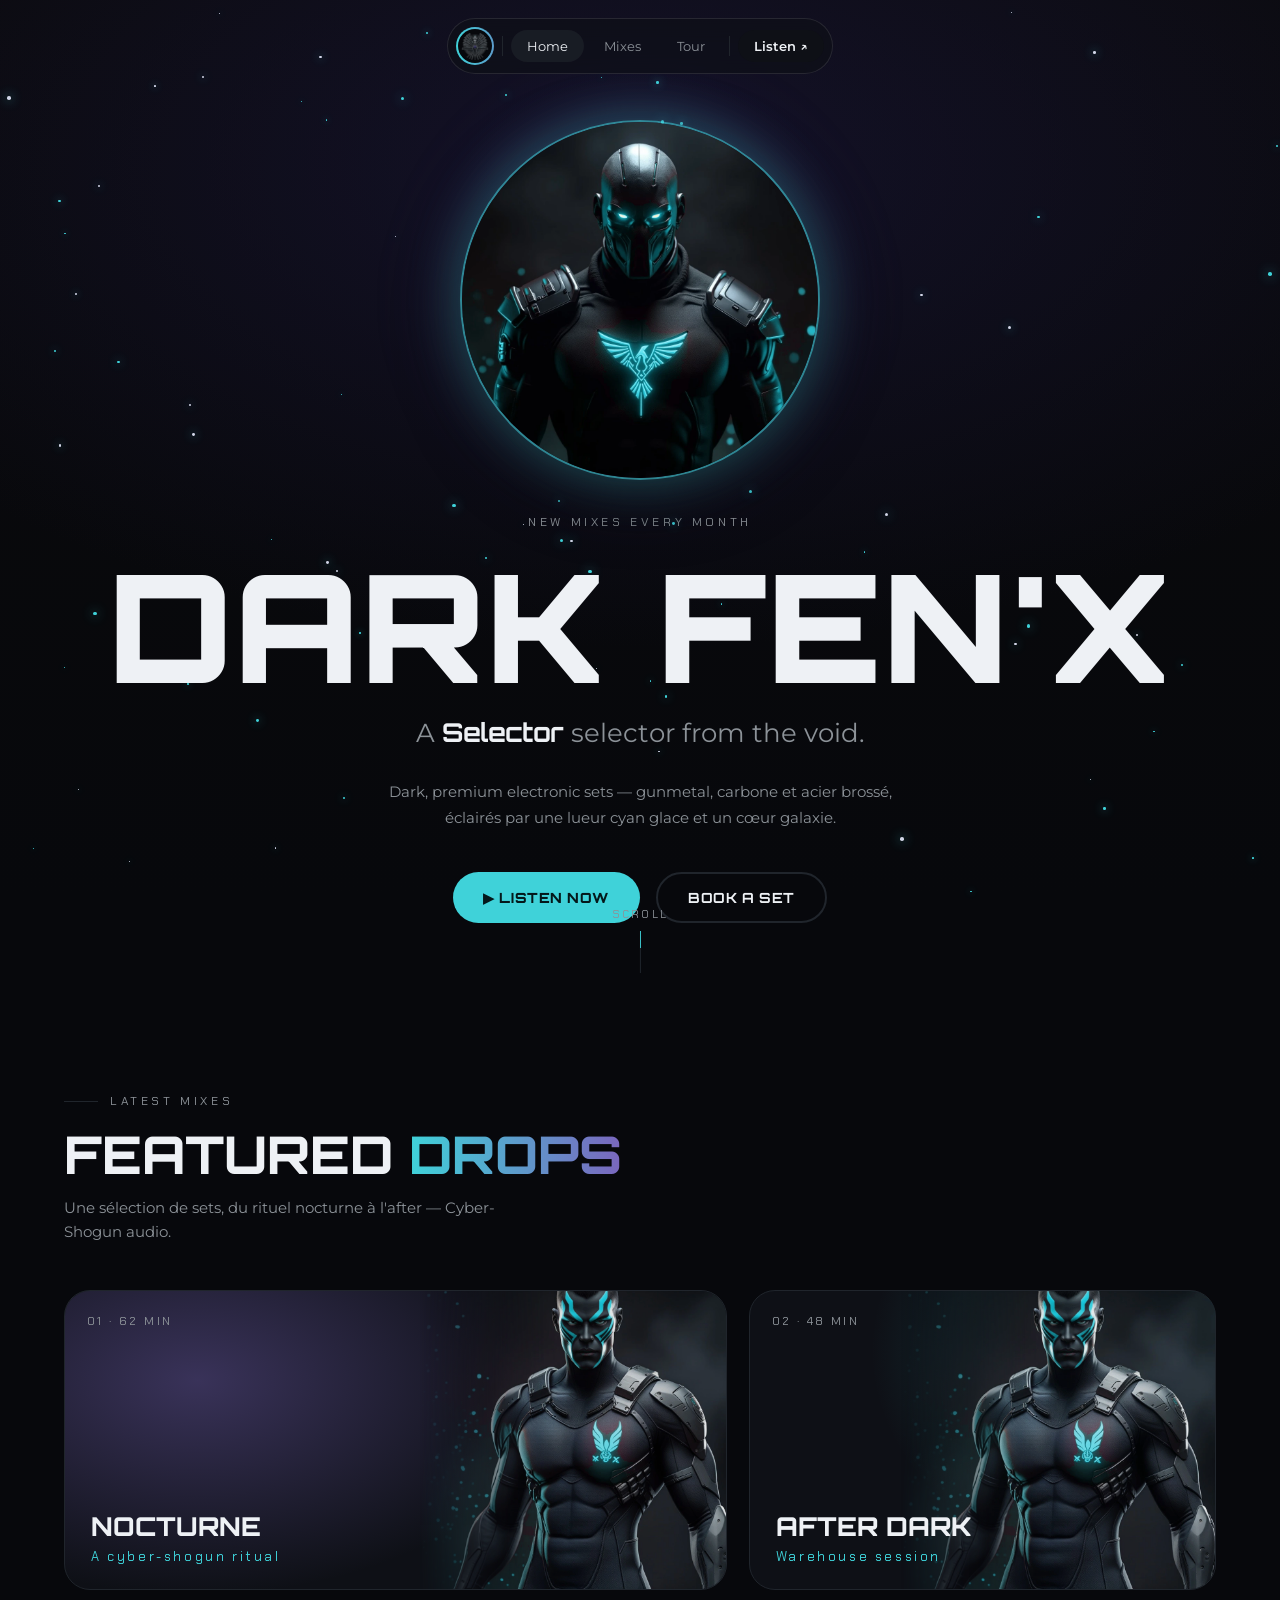
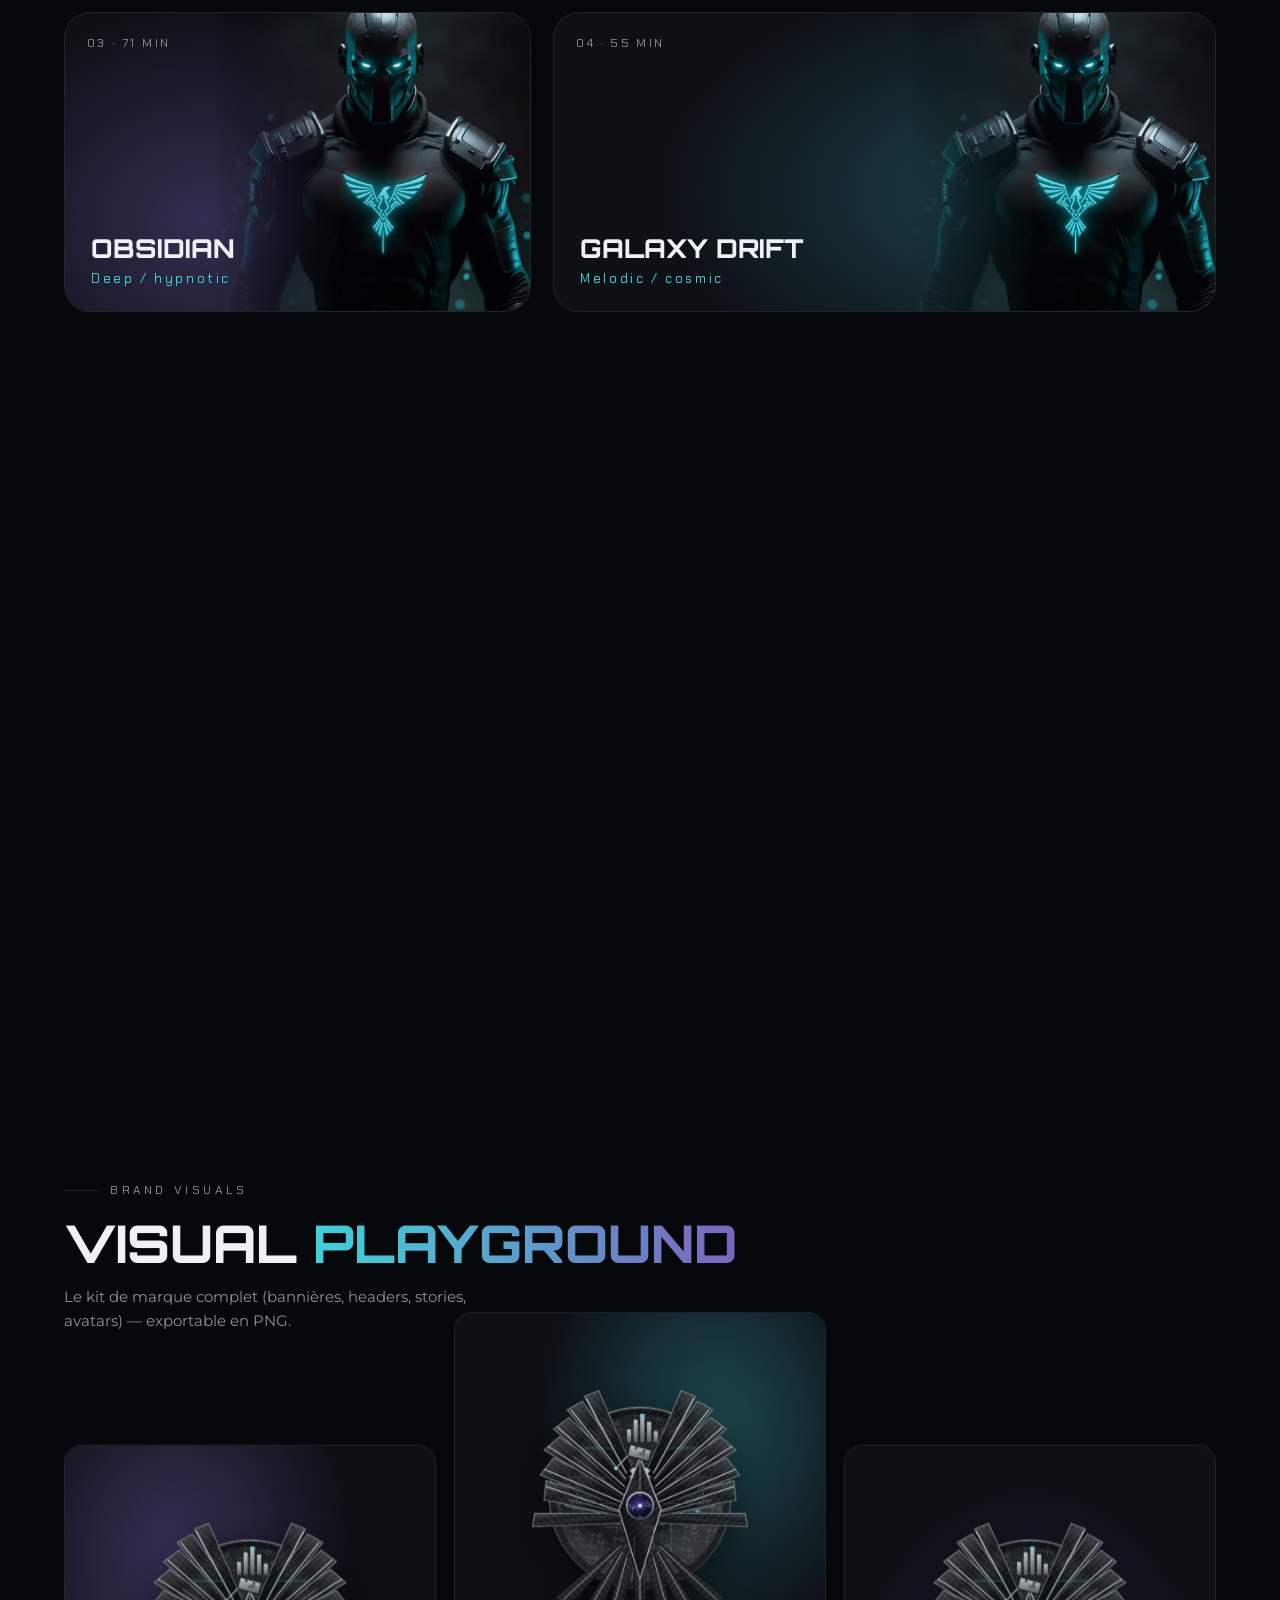
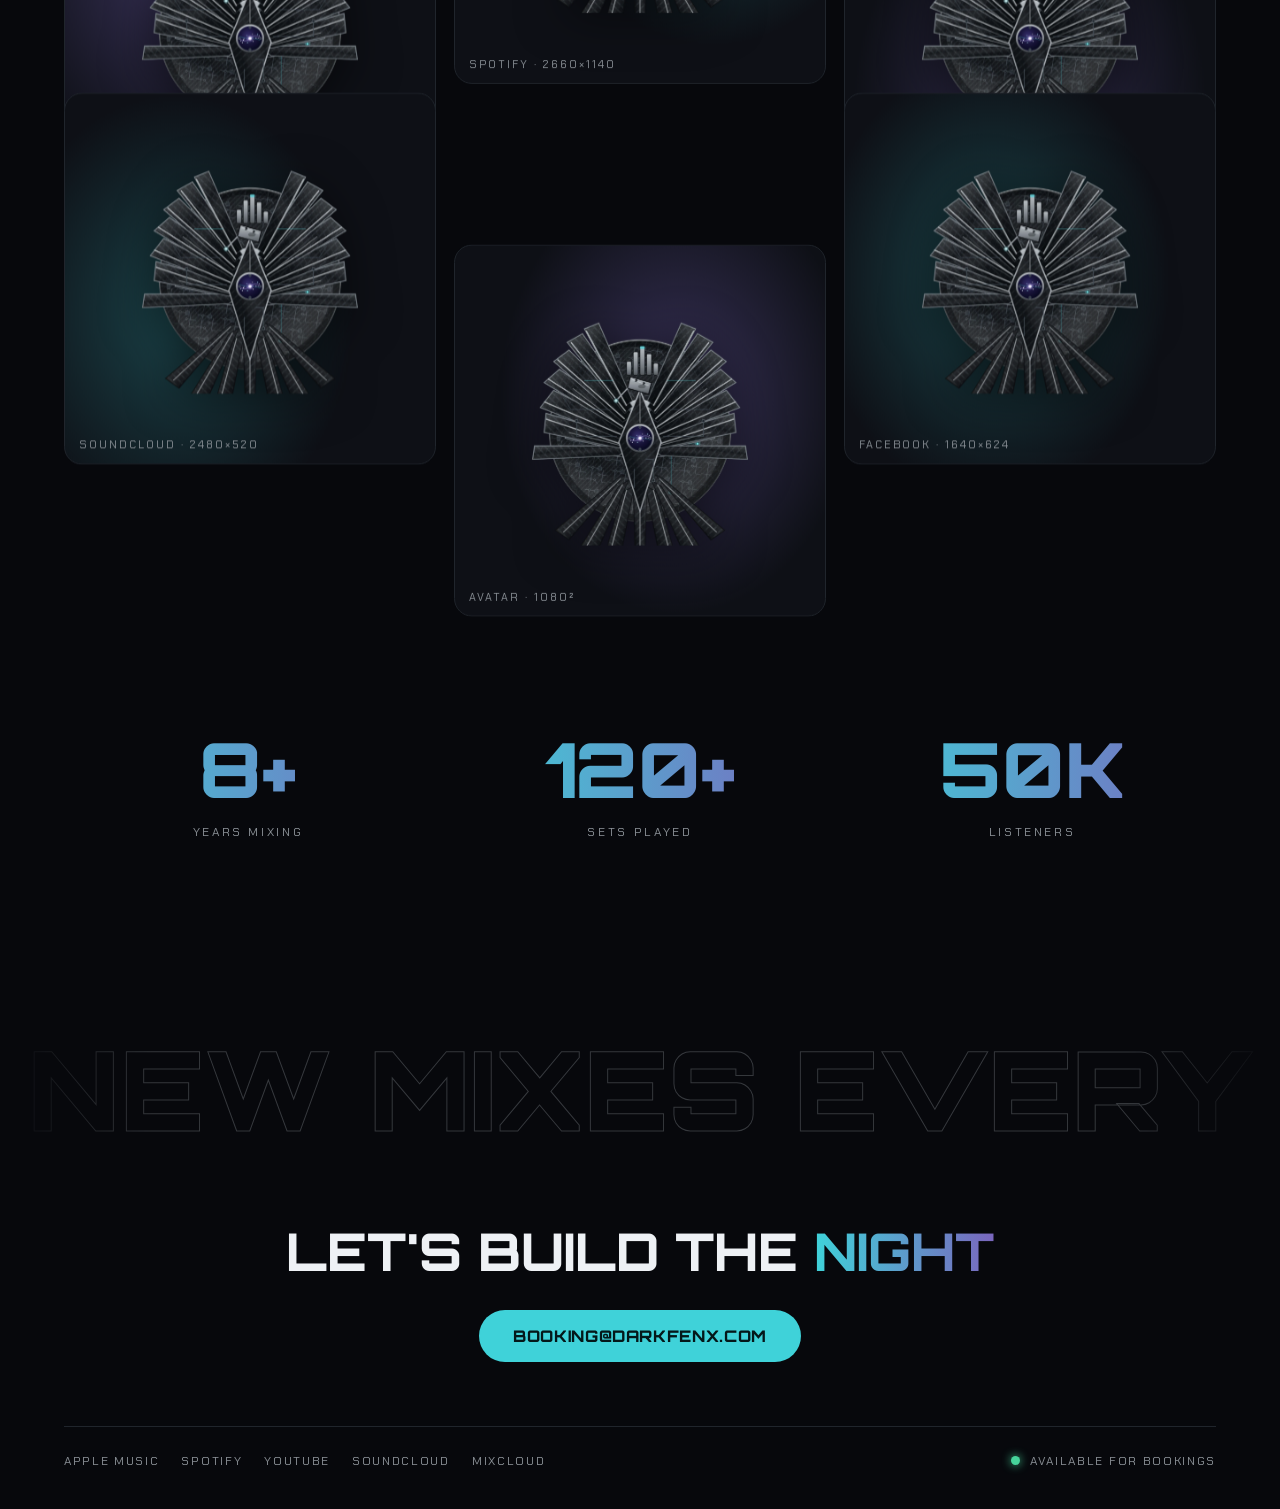
==== landing.html @ 7993b504 "DFX Cyber-Shogun site" ====
<!DOCTYPE html>
<html lang="fr">
<head>
<meta charset="utf-8">
<meta name="viewport" content="width=device-width, initial-scale=1">
<title>Dark Fen'X — Cyber-Shogun Audio</title>
<link rel="icon" type="image/webp" href="./dfx-logo.webp">
<link rel="preconnect" href="https://fonts.googleapis.com">
<link rel="preconnect" href="https://fonts.gstatic.com" crossorigin>
<link href="https://fonts.googleapis.com/css2?family=Orbitron:wght@400;500;700;800;900&family=Montserrat:wght@300;400;500;600;700;800&family=Chakra+Petch:wght@400;500;600;700&display=swap" rel="stylesheet">
<style>
  :root{
    --bg:#07080C; --surface:#0E1016; --text:#eef1f5; --muted:#8C9298;
    --stroke:#20252c; --accent:#3FD2D9; --violet:#7A66BE;
    --grad:linear-gradient(90deg,#3FD2D9 0%,#7A66BE 100%);
  }
  *{box-sizing:border-box;margin:0;padding:0;}
  html{scroll-behavior:smooth;}
  body{background:var(--bg);color:var(--text);font-family:'Montserrat',sans-serif;overflow-x:hidden;}
  a{color:inherit;text-decoration:none;}
  .display{font-family:'Orbitron',sans-serif;text-transform:uppercase;}
  .label{font-family:'Chakra Petch',sans-serif;text-transform:uppercase;letter-spacing:0.3em;font-size:12px;color:var(--muted);}
  .accent-text{color:var(--accent);}
  .grad-text{background:var(--grad);-webkit-background-clip:text;background-clip:text;color:transparent;}
  ::selection{background:var(--accent);color:#04181a;}

  /* ---------- keyframes ---------- */
  @keyframes scrollDown{0%{transform:translateY(-100%);}100%{transform:translateY(220%);}}
  @keyframes roleFade{from{opacity:0;transform:translateY(10px);}to{opacity:1;transform:translateY(0);}}
  @keyframes gradShift{0%{background-position:0% 50%;}50%{background-position:100% 50%;}100%{background-position:0% 50%;}}
  @keyframes spin{to{transform:rotate(360deg);}}
  @keyframes twinkle{0%,100%{opacity:.25;}50%{opacity:.9;}}
  @keyframes marquee{from{transform:translateX(0);}to{transform:translateX(-50%);}}
  @keyframes pulse{0%,100%{opacity:1;transform:scale(1);}50%{opacity:.5;transform:scale(.7);}}

  /* ---------- loading ---------- */
  #loader{position:fixed;inset:0;z-index:9999;background:var(--bg);display:flex;flex-direction:column;justify-content:center;align-items:center;transition:opacity .6s ease,visibility .6s;}
  #loader.done{opacity:0;visibility:hidden;}
  #loader .tl{position:absolute;top:34px;left:34px;}
  #loader .words{font-family:'Orbitron';font-weight:700;font-size:clamp(34px,7vw,84px);color:rgba(238,241,245,.85);min-height:1.1em;}
  #loader .count{position:absolute;bottom:30px;right:34px;font-family:'Orbitron';font-weight:800;font-size:clamp(60px,14vw,150px);font-variant-numeric:tabular-nums;color:var(--text);line-height:.9;}
  #loader .bar{position:absolute;left:0;bottom:0;width:100%;height:3px;background:rgba(140,146,152,.25);}
  #loader .bar > i{display:block;height:100%;width:100%;transform-origin:left;transform:scaleX(0);background:var(--grad);box-shadow:0 0 10px rgba(63,210,217,.45);}

  /* ---------- background galaxy ---------- */
  #bg-fx{position:fixed;inset:0;z-index:-2;background:radial-gradient(120% 90% at 50% 18%,rgba(28,24,64,.55),rgba(7,8,12,0) 60%),linear-gradient(180deg,#0A0A0C,#07080C);}
  #stars{position:fixed;inset:0;z-index:-1;pointer-events:none;overflow:hidden;}
  #stars span{position:absolute;border-radius:50%;background:var(--accent);animation:twinkle 5s ease-in-out infinite;}

  /* ---------- navbar ---------- */
  nav{position:fixed;top:0;left:0;right:0;z-index:50;display:flex;justify-content:center;padding:18px 16px;}
  nav .pill{display:inline-flex;align-items:center;gap:4px;border-radius:999px;border:1px solid rgba(255,255,255,.1);background:rgba(14,16,22,.6);backdrop-filter:blur(12px);padding:8px;transition:box-shadow .3s,background .3s;}
  nav .pill.scrolled{box-shadow:0 10px 30px rgba(0,0,0,.45);background:rgba(14,16,22,.85);}
  nav .logo{width:38px;height:38px;border-radius:50%;padding:2px;background:var(--grad);background-size:200% 200%;display:flex;transition:transform .25s;}
  nav .logo:hover{transform:scale(1.1);animation:gradShift 3s ease infinite;}
  nav .logo img{width:100%;height:100%;border-radius:50%;background:var(--bg);object-fit:contain;padding:3px;}
  nav .sep{width:1px;height:20px;background:var(--stroke);margin:0 4px;}
  nav a.link{font-size:13px;border-radius:999px;padding:8px 16px;color:var(--muted);transition:.2s;}
  nav a.link:hover,nav a.link.active{color:var(--text);background:rgba(32,37,44,.6);}
  nav .cta{position:relative;font-size:13px;border-radius:999px;padding:8px 16px;font-weight:600;color:var(--text);}
  nav .cta span{position:relative;z-index:1;display:inline-flex;gap:5px;align-items:center;}
  nav .cta::before{content:"";position:absolute;inset:-1.5px;border-radius:999px;background:var(--grad);opacity:0;transition:opacity .25s;}
  nav .cta::after{content:"";position:absolute;inset:0;border-radius:999px;background:var(--surface);}
  nav .cta span{position:relative;z-index:2;}
  nav .cta:hover::before{opacity:1;}
  @media(max-width:640px){nav .sep{display:none;}nav a.link{padding:7px 10px;}}

  /* ---------- hero ---------- */
  header.hero{position:relative;min-height:100svh;display:flex;flex-direction:column;justify-content:center;align-items:center;text-align:center;padding:120px 22px 80px;}
  .hero .emblem{width:clamp(230px,32vw,360px);height:clamp(230px,32vw,360px);margin-bottom:34px;position:relative;border-radius:50%;}
  .hero .emblem .halo{position:absolute;inset:-24%;border-radius:50%;background:radial-gradient(circle,rgba(122,102,190,.55),transparent 60%);filter:blur(28px);z-index:-1;}
  .hero .emblem img{width:100%;height:100%;object-fit:cover;object-position:50% 16%;border-radius:50%;border:2px solid color-mix(in srgb,var(--accent) 60%,transparent);box-shadow:0 0 50px rgba(63,210,217,.35),0 20px 60px rgba(0,0,0,.6);}
  .hero .eyebrow{margin-bottom:26px;}
  .hero h1{font-family:'Orbitron';font-weight:900;font-size:clamp(52px,12vw,150px);line-height:.92;letter-spacing:.01em;text-transform:uppercase;margin-bottom:22px;}
  .hero .role{font-size:clamp(16px,2.6vw,26px);color:var(--muted);margin-bottom:30px;}
  .hero .role b{font-family:'Orbitron';font-weight:700;color:var(--text);display:inline-block;}
  .hero .desc{max-width:520px;font-size:15px;line-height:1.7;color:var(--muted);margin:0 auto 42px;}
  .hero .ctas{display:inline-flex;gap:16px;flex-wrap:wrap;justify-content:center;}
  .btn{position:relative;border-radius:999px;font-size:14px;font-weight:600;padding:15px 30px;cursor:pointer;border:none;transition:transform .2s;display:inline-flex;align-items:center;gap:8px;}
  .btn:hover{transform:scale(1.05);}
  .btn-solid{background:var(--accent);color:#04181a;font-family:'Orbitron';font-weight:800;text-transform:uppercase;letter-spacing:.04em;}
  .btn-solid:hover{box-shadow:0 0 36px rgba(63,210,217,.45);}
  .btn-out{position:relative;background:var(--bg);color:var(--text);border:2px solid var(--stroke);font-family:'Orbitron';font-weight:700;text-transform:uppercase;letter-spacing:.04em;}
  .btn-out:hover{border-color:var(--accent);box-shadow:0 0 26px rgba(63,210,217,.25);}
  .scroll-ind{position:absolute;bottom:30px;left:50%;transform:translateX(-50%);display:flex;flex-direction:column;align-items:center;gap:10px;}
  .scroll-ind .line{width:1px;height:42px;background:var(--stroke);overflow:hidden;position:relative;}
  .scroll-ind .line i{position:absolute;left:0;top:0;width:100%;height:40%;background:var(--accent);animation:scrollDown 1.6s ease-in-out infinite;}

  /* ---------- sections ---------- */
  section{position:relative;z-index:1;}
  .wrap{max-width:1200px;margin:0 auto;padding:0 24px;}
  .sec-pad{padding:90px 0;}
  .sec-head{margin-bottom:46px;}
  .sec-head .eb{display:flex;align-items:center;gap:12px;margin-bottom:18px;}
  .sec-head .eb .dash{width:34px;height:1px;background:var(--stroke);}
  .sec-head h2{font-family:'Orbitron';font-weight:800;font-size:clamp(30px,5vw,52px);text-transform:uppercase;line-height:1.05;}
  .sec-head h2 i{font-style:normal;}
  .sec-head p{margin-top:14px;color:var(--muted);max-width:460px;font-size:15px;line-height:1.6;}
  .reveal{opacity:0;transform:translateY(30px);transition:opacity .9s cubic-bezier(.25,.1,.25,1),transform .9s cubic-bezier(.25,.1,.25,1);}
  .reveal.in{opacity:1;transform:none;}

  /* ---------- bento mixes ---------- */
  .bento{display:grid;grid-template-columns:repeat(12,1fr);gap:22px;}
  .card{position:relative;grid-column:span 12;border:1px solid var(--stroke);border-radius:26px;overflow:hidden;background:var(--surface);min-height:300px;cursor:pointer;}
  @media(min-width:860px){
    .card.c7{grid-column:span 7;} .card.c5{grid-column:span 5;}
  }
  .card .art{position:absolute;inset:0;}
  .card .art .glow{position:absolute;inset:0;}
  .card .art .emb{position:absolute;right:-4%;bottom:0;height:112%;width:auto;opacity:.92;object-fit:cover;object-position:center top;filter:drop-shadow(0 10px 30px rgba(0,0,0,.55));transition:transform .5s ease;-webkit-mask-image:linear-gradient(90deg,transparent,#000 38%);mask-image:linear-gradient(90deg,transparent,#000 38%);}
  .card:hover .art .emb{transform:scale(1.07) rotate(-3deg);}
  .card .meta{position:absolute;left:26px;bottom:24px;z-index:2;}
  .card .meta .t{font-family:'Orbitron';font-weight:800;font-size:26px;text-transform:uppercase;}
  .card .meta .s{font-family:'Chakra Petch';font-size:13px;letter-spacing:.2em;color:var(--accent);margin-top:6px;}
  .card .tag{position:absolute;top:22px;left:22px;z-index:2;}
  .card .hov{position:absolute;inset:0;z-index:3;display:flex;align-items:center;justify-content:center;background:rgba(7,8,12,.55);backdrop-filter:blur(8px);opacity:0;transition:opacity .35s;}
  .card:hover .hov{opacity:1;}
  .card .hov .play{position:relative;border-radius:999px;padding:14px 26px;background:var(--bg);font-family:'Orbitron';font-weight:700;text-transform:uppercase;letter-spacing:.05em;font-size:14px;display:inline-flex;gap:10px;align-items:center;}
  .card .hov .play::before{content:"";position:absolute;inset:-2px;border-radius:999px;background:var(--grad);background-size:200% 200%;animation:gradShift 4s ease infinite;z-index:-1;}

  /* ---------- tour ---------- */
  .tour{display:flex;flex-direction:column;gap:14px;}
  .gig{display:flex;align-items:center;gap:22px;padding:18px 22px;border:1px solid var(--stroke);border-radius:999px;background:rgba(14,16,22,.3);transition:.25s;flex-wrap:wrap;}
  .gig:hover{background:var(--surface);border-color:rgba(63,210,217,.4);transform:translateX(4px);}
  .gig .date{font-family:'Orbitron';font-weight:800;font-size:18px;min-width:130px;}
  .gig .venue{flex:1;min-width:160px;}
  .gig .venue .v{font-weight:600;}
  .gig .venue .c{font-size:13px;color:var(--muted);}
  .gig .city{font-family:'Chakra Petch';letter-spacing:.2em;color:var(--accent);font-size:13px;}
  .gig .tk{font-family:'Orbitron';font-weight:700;font-size:13px;text-transform:uppercase;border:1px solid var(--stroke);border-radius:999px;padding:9px 18px;transition:.2s;}
  .gig .tk:hover{border-color:var(--accent);color:var(--accent);}

  /* ---------- visuals gallery ---------- */
  .gal{display:grid;grid-template-columns:repeat(3,1fr);gap:18px;}
  @media(max-width:760px){.gal{grid-template-columns:repeat(2,1fr);}}
  .gal a{position:relative;border:1px solid var(--stroke);border-radius:18px;overflow:hidden;aspect-ratio:1;display:flex;align-items:center;justify-content:center;background:var(--surface);will-change:transform;}
  .gal a .gg{position:absolute;inset:0;}
  .gal a img{width:62%;position:relative;z-index:1;filter:drop-shadow(0 8px 22px rgba(0,0,0,.5));transition:transform .4s;}
  .gal a:hover img{transform:scale(1.08);}
  .gal a .cap{position:absolute;bottom:12px;left:14px;z-index:2;font-family:'Chakra Petch';letter-spacing:.18em;font-size:11px;color:var(--muted);text-transform:uppercase;}

  /* ---------- stats ---------- */
  .stats{display:grid;grid-template-columns:repeat(3,1fr);gap:24px;text-align:center;}
  @media(max-width:680px){.stats{grid-template-columns:1fr;}}
  .stat .n{font-family:'Orbitron';font-weight:900;font-size:clamp(40px,7vw,76px);}
  .stat .l{font-family:'Chakra Petch';letter-spacing:.22em;font-size:12px;color:var(--muted);text-transform:uppercase;margin-top:8px;}

  /* ---------- contact / footer ---------- */
  footer{position:relative;overflow:hidden;padding:90px 0 40px;z-index:1;}
  footer .marquee{position:relative;overflow:hidden;white-space:nowrap;mask-image:linear-gradient(90deg,transparent,#000 12%,#000 88%,transparent);margin-bottom:60px;}
  footer .marquee .track{display:inline-flex;animation:marquee 38s linear infinite;}
  footer .marquee .track span{font-family:'Orbitron';font-weight:900;font-size:clamp(40px,9vw,110px);text-transform:uppercase;color:transparent;-webkit-text-stroke:1px rgba(140,146,152,.35);padding:0 28px;}
  footer .cwrap{text-align:center;}
  footer .cwrap h3{font-family:'Orbitron';font-weight:800;font-size:clamp(28px,5vw,52px);text-transform:uppercase;margin-bottom:26px;}
  footer .email{position:relative;display:inline-flex;border-radius:999px;padding:16px 34px;font-family:'Orbitron';font-weight:800;text-transform:uppercase;letter-spacing:.04em;background:var(--accent);color:#04181a;transition:transform .2s,box-shadow .2s;}
  footer .email:hover{transform:scale(1.05);box-shadow:0 0 36px rgba(63,210,217,.45);}
  footer .bar{margin-top:64px;border-top:1px solid var(--stroke);padding-top:26px;display:flex;justify-content:space-between;align-items:center;gap:18px;flex-wrap:wrap;}
  footer .socials{display:flex;gap:22px;}
  footer .socials a{font-family:'Chakra Petch';letter-spacing:.14em;font-size:12px;text-transform:uppercase;color:var(--muted);transition:.2s;}
  footer .socials a:hover{color:var(--accent);}
  footer .avail{display:flex;align-items:center;gap:10px;font-family:'Chakra Petch';letter-spacing:.14em;font-size:12px;text-transform:uppercase;color:var(--muted);}
  footer .avail .dot{width:9px;height:9px;border-radius:50%;background:#46d39a;box-shadow:0 0 10px #46d39a;animation:pulse 1.8s ease-in-out infinite;}
</style>
</head>
<body>

<!-- ===== LOADING ===== -->
<div id="loader">
  <div class="tl label">Dark Fen'X</div>
  <div class="words display" id="ldWords">Mix</div>
  <div class="count" id="ldCount">000</div>
  <div class="bar"><i id="ldBar"></i></div>
</div>

<!-- ===== BACKGROUND ===== -->
<div id="bg-fx"></div>
<div id="stars"></div>

<!-- ===== NAV ===== -->
<nav>
  <div class="pill" id="navPill">
    <a href="#top" class="logo"><img src="./dfx-logo.webp" alt="DFX"></a>
    <span class="sep"></span>
    <a href="#top" class="link active">Home</a>
    <a href="#mixes" class="link">Mixes</a>
    <a href="#tour" class="link">Tour</a>
    <span class="sep"></span>
    <a href="#contact" class="cta"><span>Listen ↗</span></a>
  </div>
</nav>

<!-- ===== HERO ===== -->
<header class="hero" id="top">
  <div class="emblem"><div class="halo"></div><img src="./avatar-masked-cyan.webp" alt="Dark Fen'X — Cyber-Shogun"></div>
  <div class="eyebrow label">New mixes every month</div>
  <h1 class="display">Dark Fen'X</h1>
  <div class="role">A <b id="role">Cyber-Shogun</b> selector from the void.</div>
  <p class="desc">Dark, premium electronic sets — gunmetal, carbone et acier brossé, éclairés par une lueur cyan glace et un cœur galaxie.</p>
  <div class="ctas">
    <a href="#mixes" class="btn btn-solid">▶ Listen Now</a>
    <a href="#contact" class="btn btn-out">Book a set</a>
  </div>
  <div class="scroll-ind"><span class="label" style="font-size:11px;letter-spacing:.2em;">Scroll</span><div class="line"><i></i></div></div>
</header>

<!-- ===== MIXES ===== -->
<section class="sec-pad" id="mixes">
  <div class="wrap">
    <div class="sec-head reveal">
      <div class="eb"><span class="dash"></span><span class="label">Latest mixes</span></div>
      <h2 class="display">Featured <i class="grad-text">drops</i></h2>
      <p>Une sélection de sets, du rituel nocturne à l'after — Cyber-Shogun audio.</p>
    </div>
    <div class="bento">
      <div class="card c7 reveal"><div class="art"><div class="glow" style="background:radial-gradient(90% 120% at 20% 30%,rgba(122,102,190,.4),rgba(7,8,12,0) 60%)"></div><img class="emb" src="./avatar-cyan.webp" alt=""></div><div class="tag label" style="letter-spacing:.2em;">01 · 62 min</div><div class="meta"><div class="t display">Nocturne</div><div class="s">A cyber-shogun ritual</div></div><div class="hov"><span class="play">▶ Play — <i style="font-family:Orbitron">Nocturne</i></span></div></div>
      <div class="card c5 reveal"><div class="art"><div class="glow" style="background:radial-gradient(90% 120% at 80% 20%,rgba(63,210,217,.28),rgba(7,8,12,0) 60%)"></div><img class="emb" src="./avatar-cyan.webp" alt=""></div><div class="tag label" style="letter-spacing:.2em;">02 · 48 min</div><div class="meta"><div class="t display">After Dark</div><div class="s">Warehouse session</div></div><div class="hov"><span class="play">▶ Play — <i style="font-family:Orbitron">After Dark</i></span></div></div>
      <div class="card c5 reveal"><div class="art"><div class="glow" style="background:radial-gradient(90% 120% at 30% 70%,rgba(122,102,190,.35),rgba(7,8,12,0) 60%)"></div><img class="emb" src="./avatar-masked-cyan.webp" alt=""></div><div class="tag label" style="letter-spacing:.2em;">03 · 71 min</div><div class="meta"><div class="t display">Obsidian</div><div class="s">Deep / hypnotic</div></div><div class="hov"><span class="play">▶ Play — <i style="font-family:Orbitron">Obsidian</i></span></div></div>
      <div class="card c7 reveal"><div class="art"><div class="glow" style="background:radial-gradient(90% 120% at 70% 60%,rgba(63,210,217,.26),rgba(7,8,12,0) 60%)"></div><img class="emb" src="./avatar-masked-cyan.webp" alt=""></div><div class="tag label" style="letter-spacing:.2em;">04 · 55 min</div><div class="meta"><div class="t display">Galaxy Drift</div><div class="s">Melodic / cosmic</div></div><div class="hov"><span class="play">▶ Play — <i style="font-family:Orbitron">Galaxy Drift</i></span></div></div>
    </div>
  </div>
</section>

<!-- ===== TOUR ===== -->
<section class="sec-pad" id="tour">
  <div class="wrap">
    <div class="sec-head reveal">
      <div class="eb"><span class="dash"></span><span class="label">Tour</span></div>
      <h2 class="display">Upcoming <i class="grad-text">sets</i></h2>
      <p>Là où le phénix joue ce trimestre.</p>
    </div>
    <div class="tour">
      <div class="gig reveal"><div class="date display">SAT 12 JUL</div><div class="venue"><div class="v">Warehouse 9</div><div class="c">23:00 — Late</div></div><div class="city">Berlin · DE</div><a class="tk" href="#contact">Tickets</a></div>
      <div class="gig reveal"><div class="date display">FRI 25 JUL</div><div class="venue"><div class="v">Cosmic Hall</div><div class="c">22:00 — Late</div></div><div class="city">Paris · FR</div><a class="tk" href="#contact">Tickets</a></div>
      <div class="gig reveal"><div class="date display">SAT 09 AUG</div><div class="venue"><div class="v">Obsidian Club</div><div class="c">00:00 — Late</div></div><div class="city">London · UK</div><a class="tk" href="#contact">Tickets</a></div>
      <div class="gig reveal"><div class="date display">SAT 30 AUG</div><div class="venue"><div class="v">Galaxy Dome</div><div class="c">21:30 — Late</div></div><div class="city">Amsterdam · NL</div><a class="tk" href="#contact">Tickets</a></div>
    </div>
  </div>
</section>

<!-- ===== VISUALS ===== -->
<section class="sec-pad" id="visuals">
  <div class="wrap">
    <div class="sec-head reveal">
      <div class="eb"><span class="dash"></span><span class="label">Brand visuals</span></div>
      <h2 class="display">Visual <i class="grad-text">playground</i></h2>
      <p>Le kit de marque complet (bannières, headers, stories, avatars) — exportable en PNG.</p>
    </div>
    <div class="gal">
      <a href="index.html#2a"><div class="gg" style="background:radial-gradient(80% 100% at 30% 30%,rgba(122,102,190,.4),rgba(7,8,12,0) 60%)"></div><img src="./dfx-logo.webp" alt=""><span class="cap">YouTube · 2560×1440</span></a>
      <a href="index.html#2c"><div class="gg" style="background:radial-gradient(80% 100% at 70% 30%,rgba(63,210,217,.3),rgba(7,8,12,0) 60%)"></div><img src="./dfx-logo.webp" alt=""><span class="cap">Spotify · 2660×1140</span></a>
      <a href="index.html#2f"><div class="gg" style="background:radial-gradient(80% 100% at 50% 70%,rgba(122,102,190,.35),rgba(7,8,12,0) 60%)"></div><img src="./dfx-logo.webp" alt=""><span class="cap">Story · 1080×1920</span></a>
      <a href="index.html#2d"><div class="gg" style="background:radial-gradient(80% 100% at 30% 60%,rgba(63,210,217,.26),rgba(7,8,12,0) 60%)"></div><img src="./dfx-logo.webp" alt=""><span class="cap">SoundCloud · 2480×520</span></a>
      <a href="index.html#av-round"><div class="gg" style="background:radial-gradient(80% 100% at 60% 40%,rgba(122,102,190,.4),rgba(7,8,12,0) 60%)"></div><img src="./dfx-logo.webp" alt=""><span class="cap">Avatar · 1080²</span></a>
      <a href="index.html#2e"><div class="gg" style="background:radial-gradient(80% 100% at 40% 50%,rgba(63,210,217,.28),rgba(7,8,12,0) 60%)"></div><img src="./dfx-logo.webp" alt=""><span class="cap">Facebook · 1640×624</span></a>
    </div>
  </div>
</section>

<!-- ===== STATS ===== -->
<section class="sec-pad">
  <div class="wrap">
    <div class="stats">
      <div class="stat reveal"><div class="n grad-text">8+</div><div class="l">Years mixing</div></div>
      <div class="stat reveal"><div class="n grad-text">120+</div><div class="l">Sets played</div></div>
      <div class="stat reveal"><div class="n grad-text">50K</div><div class="l">Listeners</div></div>
    </div>
  </div>
</section>

<!-- ===== CONTACT / FOOTER ===== -->
<footer id="contact">
  <div class="marquee"><div class="track" id="mq"></div></div>
  <div class="wrap cwrap">
    <h3 class="display">Let's build the <span class="grad-text">night</span></h3>
    <a class="email" href="mailto:booking@darkfenx.com">booking@darkfenx.com</a>
    <div class="bar">
      <div class="socials">
        <a href="#">Apple Music</a><a href="#">Spotify</a><a href="#">YouTube</a><a href="#">SoundCloud</a><a href="#">Mixcloud</a>
      </div>
      <div class="avail"><span class="dot"></span>Available for bookings</div>
    </div>
  </div>
</footer>

<script>
(() => {
  'use strict';

  /* ---- Loading screen ---- */
  const words = ['Mix','Cyber','Shogun'];
  const elWords = document.getElementById('ldWords');
  const elCount = document.getElementById('ldCount');
  const elBar = document.getElementById('ldBar');
  const loader = document.getElementById('loader');
  let wi = 0;
  const wordTimer = setInterval(() => { wi = (wi + 1) % words.length; elWords.textContent = words[wi]; }, 900);
  const DURATION = 2700; let t0 = null;
  function tick(ts){
    if (t0 === null) t0 = ts;
    const p = Math.min(1, (ts - t0) / DURATION);
    const c = Math.round(p * 100);
    elCount.textContent = String(c).padStart(3, '0');
    elBar.style.transform = 'scaleX(' + p + ')';
    if (p < 1) requestAnimationFrame(tick);
    else { clearInterval(wordTimer); setTimeout(() => { loader.classList.add('done'); document.body.style.overflow=''; }, 400); }
  }
  document.body.style.overflow = 'hidden';
  requestAnimationFrame(tick);

  /* ---- Starfield ---- */
  const sf = document.getElementById('stars');
  const N = Math.min(90, Math.round(window.innerWidth / 16));
  let s = 20240629; const rnd = () => (s = (s * 16807) % 2147483647) / 2147483647;
  let html = '';
  for (let i = 0; i < N; i++){
    const sz = 1 + rnd() * 2.6;
    const cyan = rnd() > 0.55;
    html += '<span style="left:' + (rnd()*100) + '%;top:' + (rnd()*100) + '%;width:' + sz + 'px;height:' + sz + 'px;'
      + 'background:' + (cyan ? 'var(--accent)' : 'rgba(231,236,255,.9)') + ';'
      + 'box-shadow:0 0 ' + (4+sz*2) + 'px var(--accent);'
      + 'animation-delay:' + (-rnd()*5) + 's;animation-duration:' + (3.5+rnd()*4) + 's;"></span>';
  }
  sf.innerHTML = html;

  /* ---- Navbar scroll shadow + active link ---- */
  const pill = document.getElementById('navPill');
  const links = [...document.querySelectorAll('nav a.link')];
  const sections = ['top','mixes','tour'].map(id => document.getElementById(id));
  function onScroll(){
    pill.classList.toggle('scrolled', window.scrollY > 100);
    let cur = 'top';
    for (const sec of sections){ if (sec && sec.getBoundingClientRect().top <= 160) cur = sec.id; }
    links.forEach(l => l.classList.toggle('active', l.getAttribute('href') === '#' + cur));
    // parallax sur la galerie
    document.querySelectorAll('.gal a').forEach((a, i) => {
      const r = a.getBoundingClientRect();
      const off = (r.top + r.height/2 - window.innerHeight/2) / window.innerHeight;
      a.style.transform = 'translateY(' + (off * (i % 2 ? -22 : 22)) + 'px)';
    });
  }
  window.addEventListener('scroll', onScroll, { passive: true });
  onScroll();

  /* ---- Role cycle (hero) ---- */
  const roles = ['Cyber-Shogun','Producer','Selector','DJ'];
  const elRole = document.getElementById('role');
  let ri = 0;
  setInterval(() => {
    ri = (ri + 1) % roles.length;
    elRole.textContent = roles[ri];
    elRole.style.animation = 'none'; void elRole.offsetWidth; elRole.style.animation = 'roleFade .5s ease-out';
  }, 2000);

  /* ---- Reveal on scroll ---- */
  const io = new IntersectionObserver((entries) => {
    entries.forEach(e => { if (e.isIntersecting){ e.target.classList.add('in'); io.unobserve(e.target); } });
  }, { threshold: 0.15, rootMargin: '-40px' });
  document.querySelectorAll('.reveal').forEach(el => io.observe(el));

  /* ---- Marquee ---- */
  const mq = document.getElementById('mq');
  const unit = 'New mixes every month • ';
  mq.innerHTML = '<span>' + unit.repeat(6) + '</span><span>' + unit.repeat(6) + '</span>';
})();
</script>
</body>
</html>
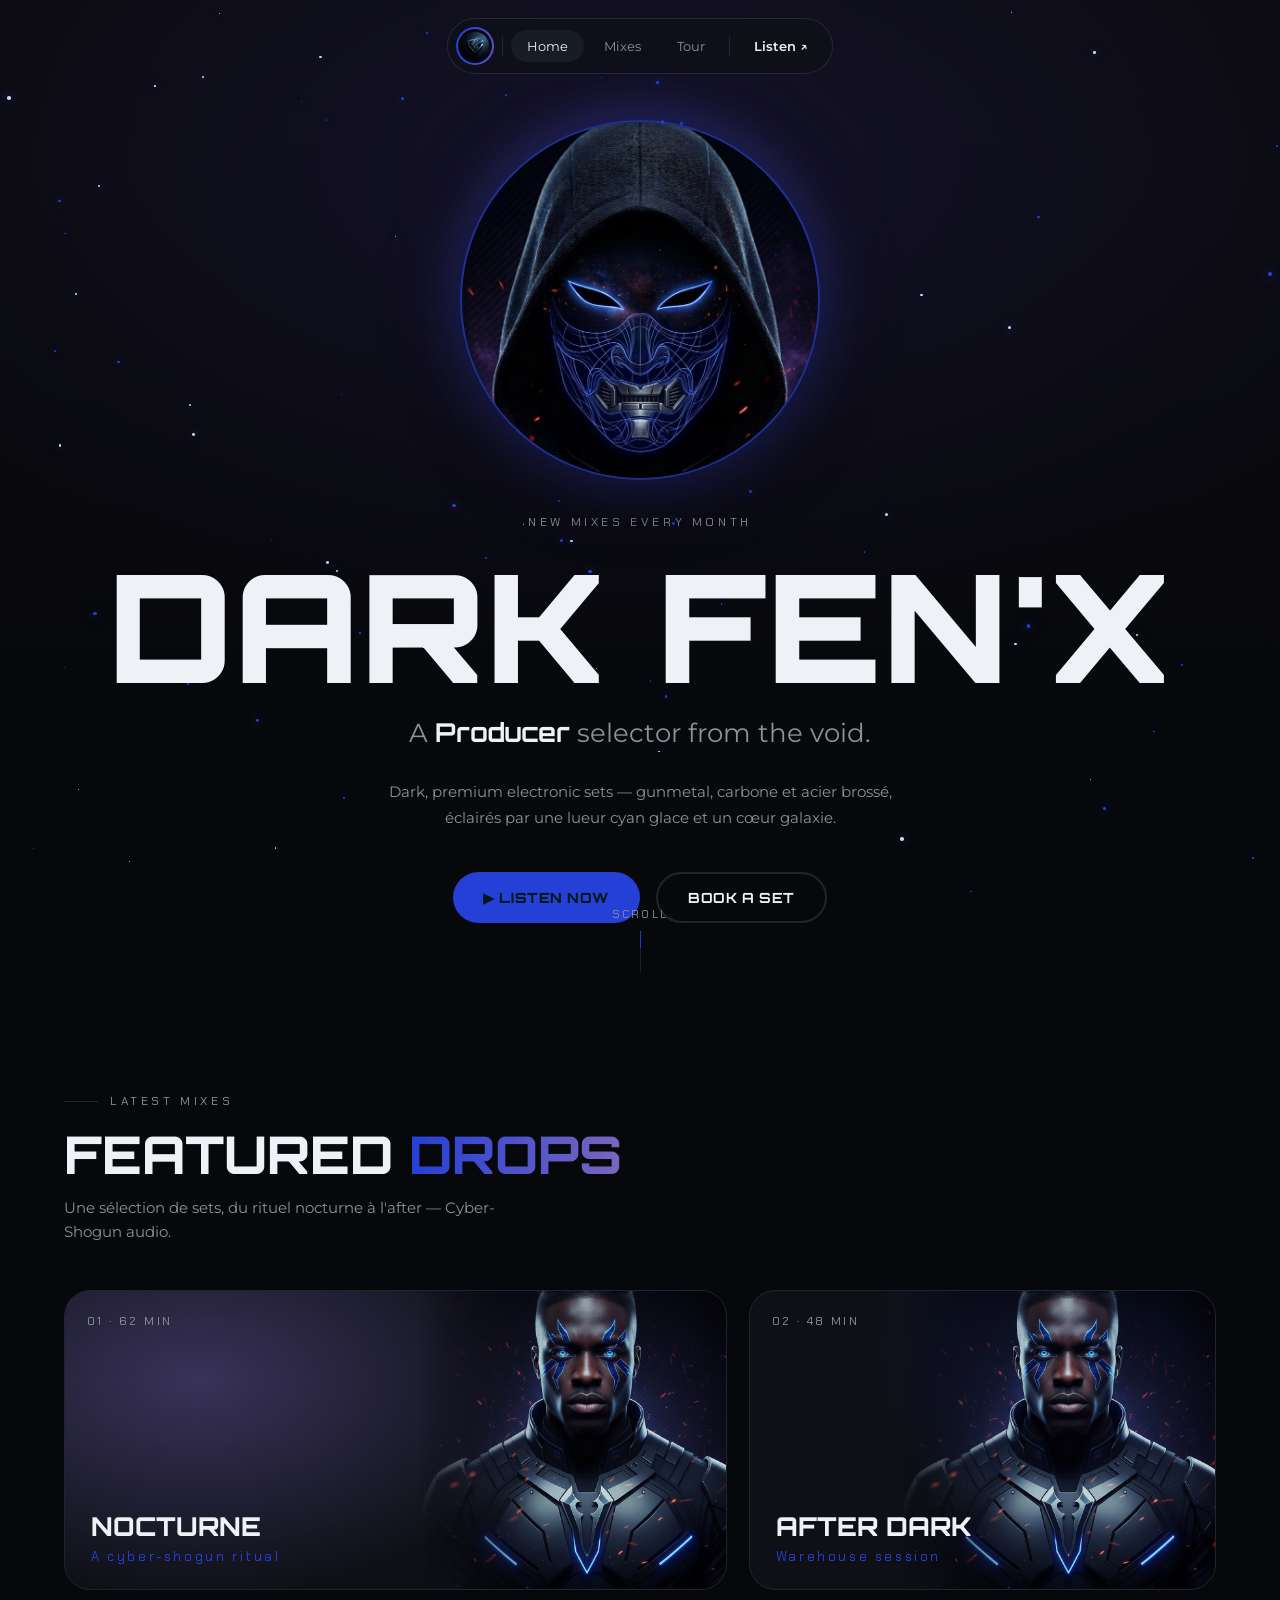
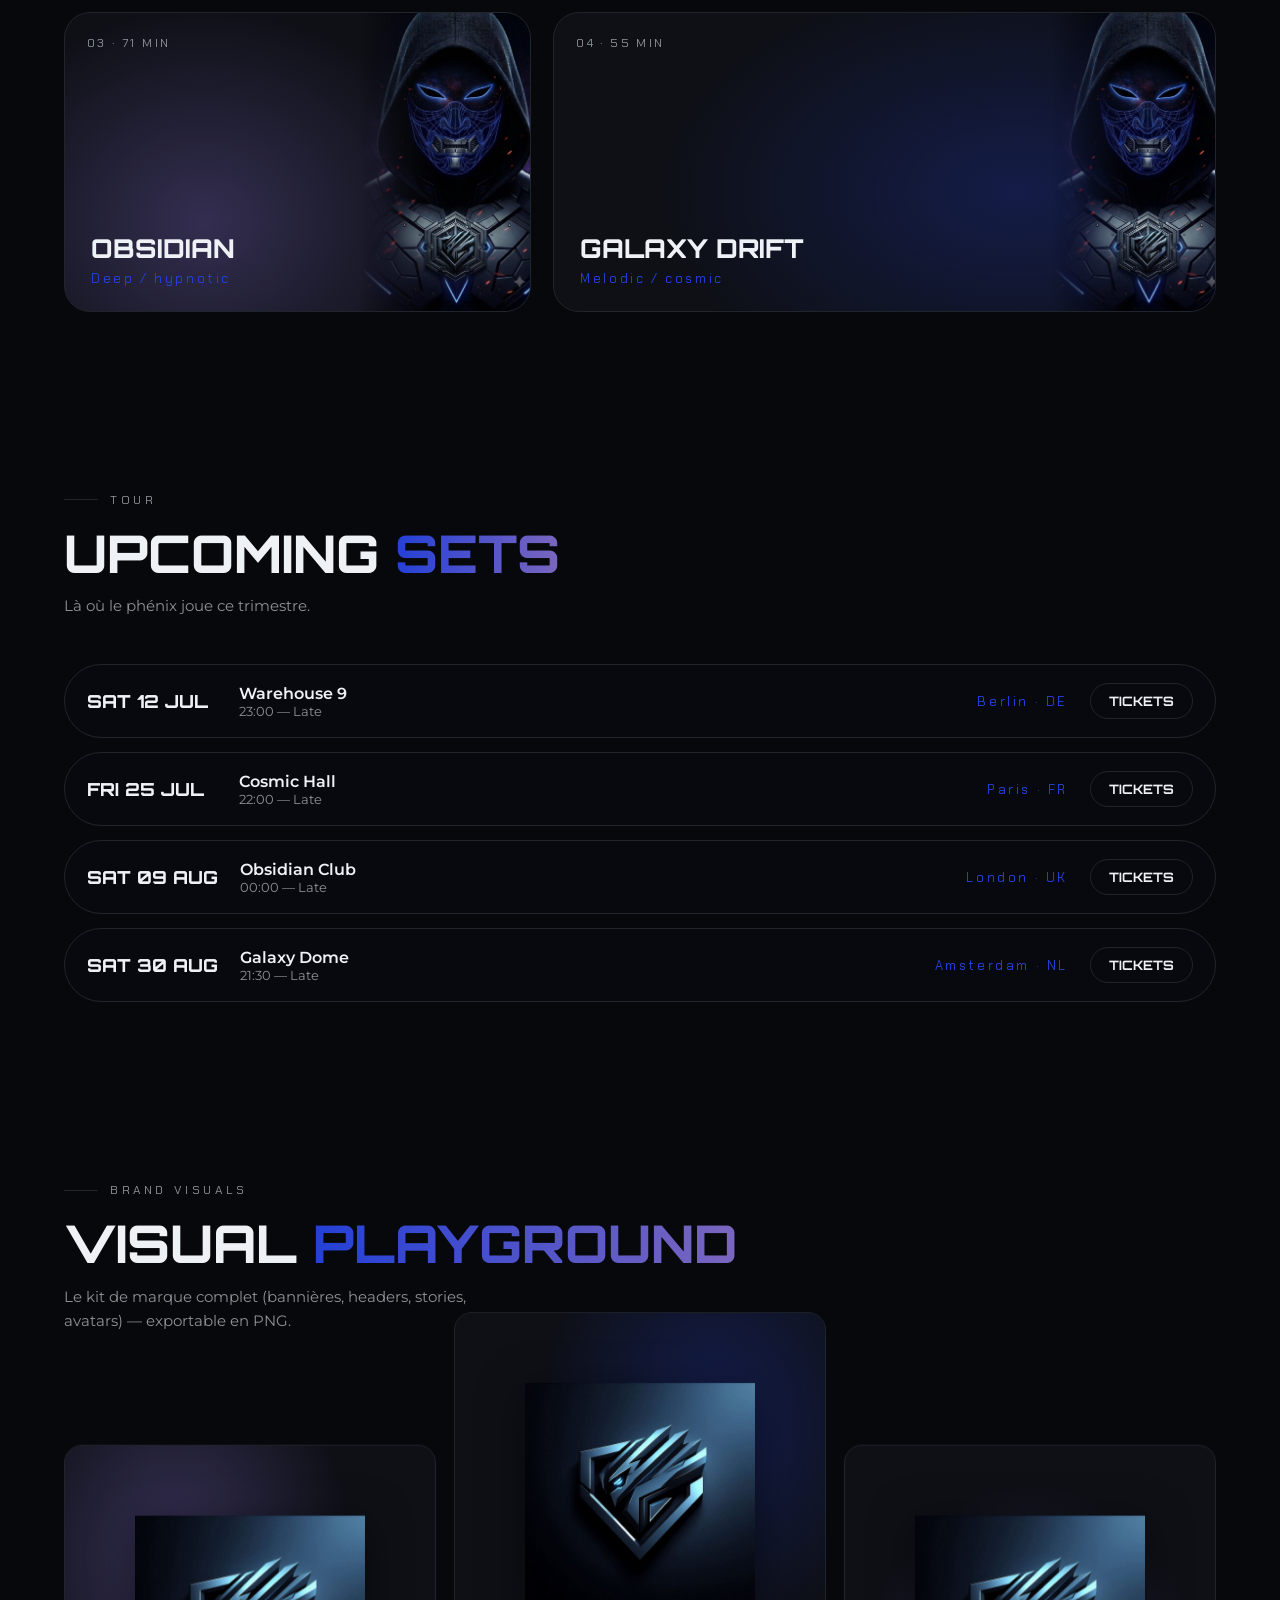
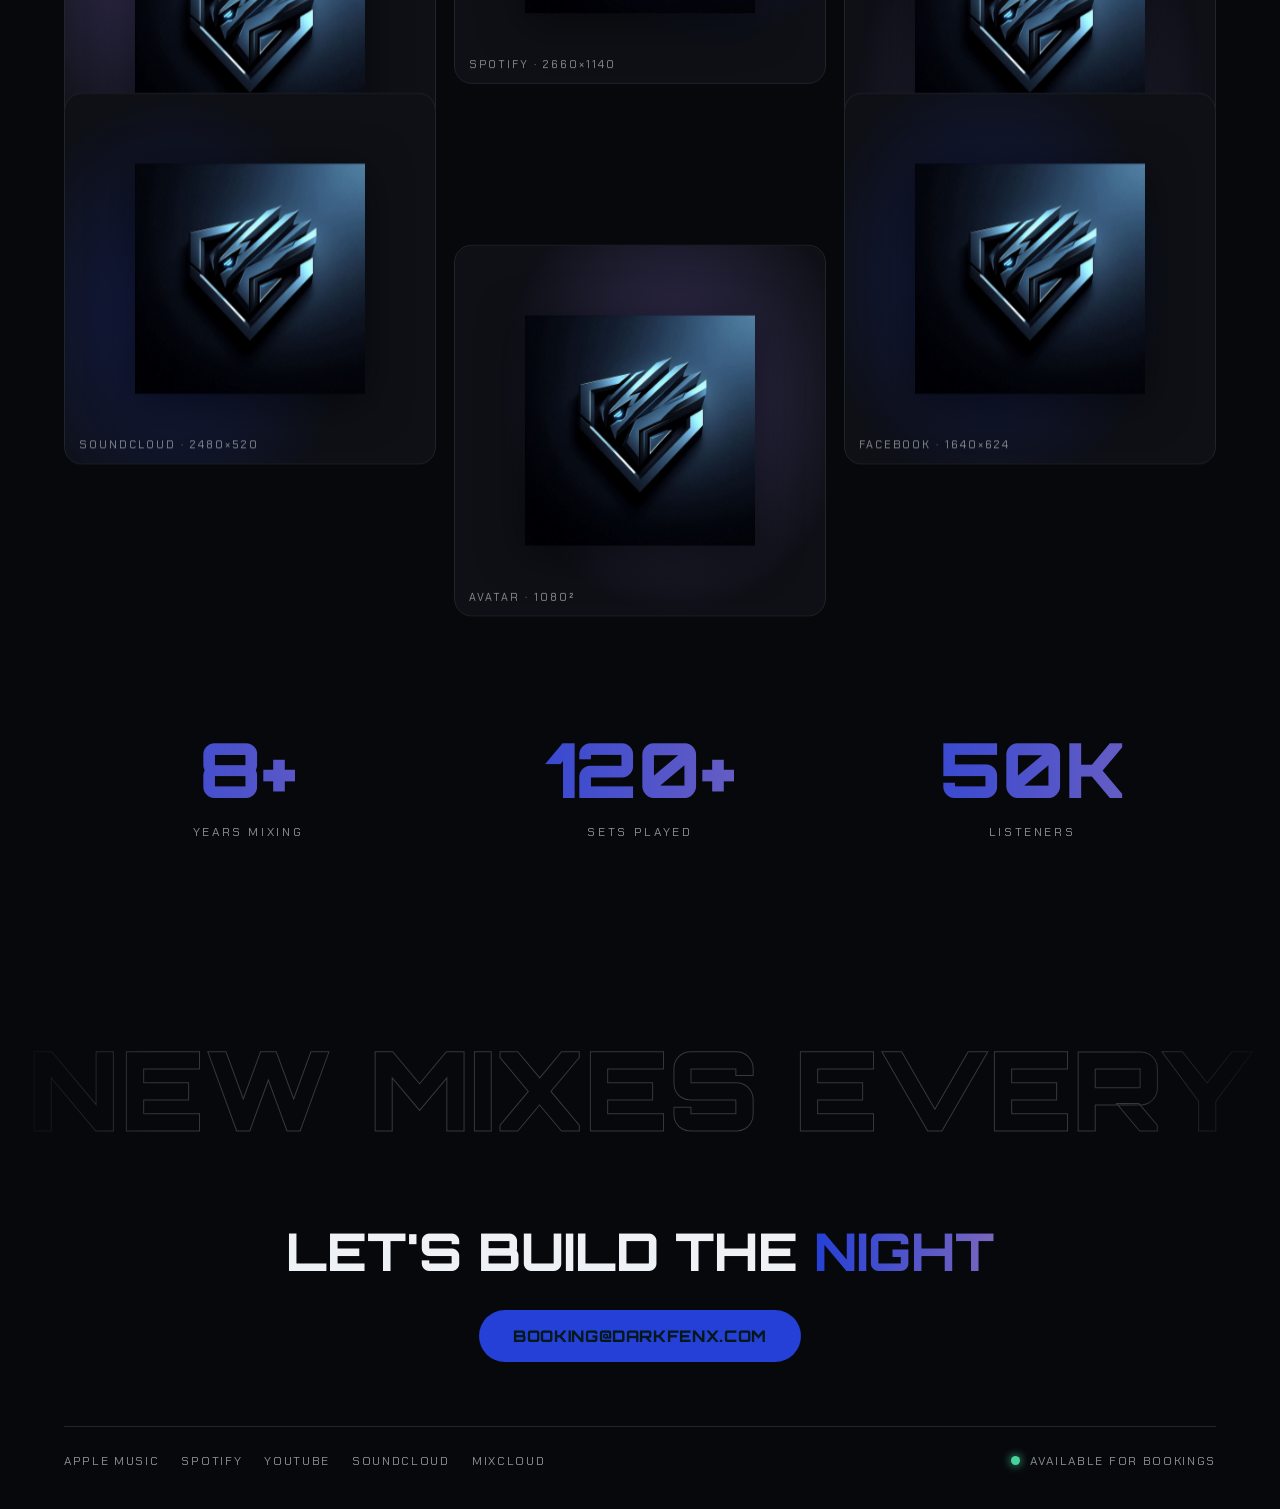
==== commit f997dd9d: "Charte v5 DARK BLU : embleme lames officiel, avatars canon Gemini (masque + DFX terrestre), recolori" ====
--- a/landing.html
+++ b/landing.html
@@ -4,15 +4,15 @@
 <meta charset="utf-8">
 <meta name="viewport" content="width=device-width, initial-scale=1">
 <title>Dark Fen'X — Cyber-Shogun Audio</title>
-<link rel="icon" type="image/webp" href="./dfx-logo.webp">
+<link rel="icon" type="image/webp" href="./embleme.png">
 <link rel="preconnect" href="https://fonts.googleapis.com">
 <link rel="preconnect" href="https://fonts.gstatic.com" crossorigin>
 <link href="https://fonts.googleapis.com/css2?family=Orbitron:wght@400;500;700;800;900&family=Montserrat:wght@300;400;500;600;700;800&family=Chakra+Petch:wght@400;500;600;700&display=swap" rel="stylesheet">
 <style>
   :root{
     --bg:#07080C; --surface:#0E1016; --text:#eef1f5; --muted:#8C9298;
-    --stroke:#20252c; --accent:#3FD2D9; --violet:#7A66BE;
-    --grad:linear-gradient(90deg,#3FD2D9 0%,#7A66BE 100%);
+    --stroke:#20252c; --accent:#2440D6; --violet:#7A66BE;
+    --grad:linear-gradient(90deg,#2440D6 0%,#7A66BE 100%);
   }
   *{box-sizing:border-box;margin:0;padding:0;}
   html{scroll-behavior:smooth;}
@@ -40,7 +40,7 @@
   #loader .words{font-family:'Orbitron';font-weight:700;font-size:clamp(34px,7vw,84px);color:rgba(238,241,245,.85);min-height:1.1em;}
   #loader .count{position:absolute;bottom:30px;right:34px;font-family:'Orbitron';font-weight:800;font-size:clamp(60px,14vw,150px);font-variant-numeric:tabular-nums;color:var(--text);line-height:.9;}
   #loader .bar{position:absolute;left:0;bottom:0;width:100%;height:3px;background:rgba(140,146,152,.25);}
-  #loader .bar > i{display:block;height:100%;width:100%;transform-origin:left;transform:scaleX(0);background:var(--grad);box-shadow:0 0 10px rgba(63,210,217,.45);}
+  #loader .bar > i{display:block;height:100%;width:100%;transform-origin:left;transform:scaleX(0);background:var(--grad);box-shadow:0 0 10px rgba(36,64,214,.45);}
 
   /* ---------- background galaxy ---------- */
   #bg-fx{position:fixed;inset:0;z-index:-2;background:radial-gradient(120% 90% at 50% 18%,rgba(28,24,64,.55),rgba(7,8,12,0) 60%),linear-gradient(180deg,#0A0A0C,#07080C);}
@@ -69,7 +69,7 @@
   header.hero{position:relative;min-height:100svh;display:flex;flex-direction:column;justify-content:center;align-items:center;text-align:center;padding:120px 22px 80px;}
   .hero .emblem{width:clamp(230px,32vw,360px);height:clamp(230px,32vw,360px);margin-bottom:34px;position:relative;border-radius:50%;}
   .hero .emblem .halo{position:absolute;inset:-24%;border-radius:50%;background:radial-gradient(circle,rgba(122,102,190,.55),transparent 60%);filter:blur(28px);z-index:-1;}
-  .hero .emblem img{width:100%;height:100%;object-fit:cover;object-position:50% 16%;border-radius:50%;border:2px solid color-mix(in srgb,var(--accent) 60%,transparent);box-shadow:0 0 50px rgba(63,210,217,.35),0 20px 60px rgba(0,0,0,.6);}
+  .hero .emblem img{width:100%;height:100%;object-fit:cover;object-position:50% 16%;border-radius:50%;border:2px solid color-mix(in srgb,var(--accent) 60%,transparent);box-shadow:0 0 50px rgba(36,64,214,.35),0 20px 60px rgba(0,0,0,.6);}
   .hero .eyebrow{margin-bottom:26px;}
   .hero h1{font-family:'Orbitron';font-weight:900;font-size:clamp(52px,12vw,150px);line-height:.92;letter-spacing:.01em;text-transform:uppercase;margin-bottom:22px;}
   .hero .role{font-size:clamp(16px,2.6vw,26px);color:var(--muted);margin-bottom:30px;}
@@ -79,9 +79,9 @@
   .btn{position:relative;border-radius:999px;font-size:14px;font-weight:600;padding:15px 30px;cursor:pointer;border:none;transition:transform .2s;display:inline-flex;align-items:center;gap:8px;}
   .btn:hover{transform:scale(1.05);}
   .btn-solid{background:var(--accent);color:#04181a;font-family:'Orbitron';font-weight:800;text-transform:uppercase;letter-spacing:.04em;}
-  .btn-solid:hover{box-shadow:0 0 36px rgba(63,210,217,.45);}
+  .btn-solid:hover{box-shadow:0 0 36px rgba(36,64,214,.45);}
   .btn-out{position:relative;background:var(--bg);color:var(--text);border:2px solid var(--stroke);font-family:'Orbitron';font-weight:700;text-transform:uppercase;letter-spacing:.04em;}
-  .btn-out:hover{border-color:var(--accent);box-shadow:0 0 26px rgba(63,210,217,.25);}
+  .btn-out:hover{border-color:var(--accent);box-shadow:0 0 26px rgba(36,64,214,.25);}
   .scroll-ind{position:absolute;bottom:30px;left:50%;transform:translateX(-50%);display:flex;flex-direction:column;align-items:center;gap:10px;}
   .scroll-ind .line{width:1px;height:42px;background:var(--stroke);overflow:hidden;position:relative;}
   .scroll-ind .line i{position:absolute;left:0;top:0;width:100%;height:40%;background:var(--accent);animation:scrollDown 1.6s ease-in-out infinite;}
@@ -121,7 +121,7 @@
   /* ---------- tour ---------- */
   .tour{display:flex;flex-direction:column;gap:14px;}
   .gig{display:flex;align-items:center;gap:22px;padding:18px 22px;border:1px solid var(--stroke);border-radius:999px;background:rgba(14,16,22,.3);transition:.25s;flex-wrap:wrap;}
-  .gig:hover{background:var(--surface);border-color:rgba(63,210,217,.4);transform:translateX(4px);}
+  .gig:hover{background:var(--surface);border-color:rgba(36,64,214,.4);transform:translateX(4px);}
   .gig .date{font-family:'Orbitron';font-weight:800;font-size:18px;min-width:130px;}
   .gig .venue{flex:1;min-width:160px;}
   .gig .venue .v{font-weight:600;}
@@ -153,7 +153,7 @@
   footer .cwrap{text-align:center;}
   footer .cwrap h3{font-family:'Orbitron';font-weight:800;font-size:clamp(28px,5vw,52px);text-transform:uppercase;margin-bottom:26px;}
   footer .email{position:relative;display:inline-flex;border-radius:999px;padding:16px 34px;font-family:'Orbitron';font-weight:800;text-transform:uppercase;letter-spacing:.04em;background:var(--accent);color:#04181a;transition:transform .2s,box-shadow .2s;}
-  footer .email:hover{transform:scale(1.05);box-shadow:0 0 36px rgba(63,210,217,.45);}
+  footer .email:hover{transform:scale(1.05);box-shadow:0 0 36px rgba(36,64,214,.45);}
   footer .bar{margin-top:64px;border-top:1px solid var(--stroke);padding-top:26px;display:flex;justify-content:space-between;align-items:center;gap:18px;flex-wrap:wrap;}
   footer .socials{display:flex;gap:22px;}
   footer .socials a{font-family:'Chakra Petch';letter-spacing:.14em;font-size:12px;text-transform:uppercase;color:var(--muted);transition:.2s;}
@@ -179,7 +179,7 @@
 <!-- ===== NAV ===== -->
 <nav>
   <div class="pill" id="navPill">
-    <a href="#top" class="logo"><img src="./dfx-logo.webp" alt="DFX"></a>
+    <a href="#top" class="logo"><img src="./embleme.png" alt="DFX"></a>
     <span class="sep"></span>
     <a href="#top" class="link active">Home</a>
     <a href="#mixes" class="link">Mixes</a>
@@ -191,7 +191,7 @@
 
 <!-- ===== HERO ===== -->
 <header class="hero" id="top">
-  <div class="emblem"><div class="halo"></div><img src="./avatar-masked-cyan.webp" alt="Dark Fen'X — Cyber-Shogun"></div>
+  <div class="emblem"><div class="halo"></div><img src="./masque.png" alt="Dark Fen'X — Cyber-Shogun"></div>
   <div class="eyebrow label">New mixes every month</div>
   <h1 class="display">Dark Fen'X</h1>
   <div class="role">A <b id="role">Cyber-Shogun</b> selector from the void.</div>
@@ -212,10 +212,10 @@
       <p>Une sélection de sets, du rituel nocturne à l'after — Cyber-Shogun audio.</p>
     </div>
     <div class="bento">
-      <div class="card c7 reveal"><div class="art"><div class="glow" style="background:radial-gradient(90% 120% at 20% 30%,rgba(122,102,190,.4),rgba(7,8,12,0) 60%)"></div><img class="emb" src="./avatar-cyan.webp" alt=""></div><div class="tag label" style="letter-spacing:.2em;">01 · 62 min</div><div class="meta"><div class="t display">Nocturne</div><div class="s">A cyber-shogun ritual</div></div><div class="hov"><span class="play">▶ Play — <i style="font-family:Orbitron">Nocturne</i></span></div></div>
-      <div class="card c5 reveal"><div class="art"><div class="glow" style="background:radial-gradient(90% 120% at 80% 20%,rgba(63,210,217,.28),rgba(7,8,12,0) 60%)"></div><img class="emb" src="./avatar-cyan.webp" alt=""></div><div class="tag label" style="letter-spacing:.2em;">02 · 48 min</div><div class="meta"><div class="t display">After Dark</div><div class="s">Warehouse session</div></div><div class="hov"><span class="play">▶ Play — <i style="font-family:Orbitron">After Dark</i></span></div></div>
-      <div class="card c5 reveal"><div class="art"><div class="glow" style="background:radial-gradient(90% 120% at 30% 70%,rgba(122,102,190,.35),rgba(7,8,12,0) 60%)"></div><img class="emb" src="./avatar-masked-cyan.webp" alt=""></div><div class="tag label" style="letter-spacing:.2em;">03 · 71 min</div><div class="meta"><div class="t display">Obsidian</div><div class="s">Deep / hypnotic</div></div><div class="hov"><span class="play">▶ Play — <i style="font-family:Orbitron">Obsidian</i></span></div></div>
-      <div class="card c7 reveal"><div class="art"><div class="glow" style="background:radial-gradient(90% 120% at 70% 60%,rgba(63,210,217,.26),rgba(7,8,12,0) 60%)"></div><img class="emb" src="./avatar-masked-cyan.webp" alt=""></div><div class="tag label" style="letter-spacing:.2em;">04 · 55 min</div><div class="meta"><div class="t display">Galaxy Drift</div><div class="s">Melodic / cosmic</div></div><div class="hov"><span class="play">▶ Play — <i style="font-family:Orbitron">Galaxy Drift</i></span></div></div>
+      <div class="card c7 reveal"><div class="art"><div class="glow" style="background:radial-gradient(90% 120% at 20% 30%,rgba(122,102,190,.4),rgba(7,8,12,0) 60%)"></div><img class="emb" src="./dfx-terrestre.jpg" alt=""></div><div class="tag label" style="letter-spacing:.2em;">01 · 62 min</div><div class="meta"><div class="t display">Nocturne</div><div class="s">A cyber-shogun ritual</div></div><div class="hov"><span class="play">▶ Play — <i style="font-family:Orbitron">Nocturne</i></span></div></div>
+      <div class="card c5 reveal"><div class="art"><div class="glow" style="background:radial-gradient(90% 120% at 80% 20%,rgba(36,64,214,.28),rgba(7,8,12,0) 60%)"></div><img class="emb" src="./dfx-terrestre.jpg" alt=""></div><div class="tag label" style="letter-spacing:.2em;">02 · 48 min</div><div class="meta"><div class="t display">After Dark</div><div class="s">Warehouse session</div></div><div class="hov"><span class="play">▶ Play — <i style="font-family:Orbitron">After Dark</i></span></div></div>
+      <div class="card c5 reveal"><div class="art"><div class="glow" style="background:radial-gradient(90% 120% at 30% 70%,rgba(122,102,190,.35),rgba(7,8,12,0) 60%)"></div><img class="emb" src="./masque.png" alt=""></div><div class="tag label" style="letter-spacing:.2em;">03 · 71 min</div><div class="meta"><div class="t display">Obsidian</div><div class="s">Deep / hypnotic</div></div><div class="hov"><span class="play">▶ Play — <i style="font-family:Orbitron">Obsidian</i></span></div></div>
+      <div class="card c7 reveal"><div class="art"><div class="glow" style="background:radial-gradient(90% 120% at 70% 60%,rgba(36,64,214,.26),rgba(7,8,12,0) 60%)"></div><img class="emb" src="./masque.png" alt=""></div><div class="tag label" style="letter-spacing:.2em;">04 · 55 min</div><div class="meta"><div class="t display">Galaxy Drift</div><div class="s">Melodic / cosmic</div></div><div class="hov"><span class="play">▶ Play — <i style="font-family:Orbitron">Galaxy Drift</i></span></div></div>
     </div>
   </div>
 </section>
@@ -246,12 +246,12 @@
       <p>Le kit de marque complet (bannières, headers, stories, avatars) — exportable en PNG.</p>
     </div>
     <div class="gal">
-      <a href="index.html#2a"><div class="gg" style="background:radial-gradient(80% 100% at 30% 30%,rgba(122,102,190,.4),rgba(7,8,12,0) 60%)"></div><img src="./dfx-logo.webp" alt=""><span class="cap">YouTube · 2560×1440</span></a>
-      <a href="index.html#2c"><div class="gg" style="background:radial-gradient(80% 100% at 70% 30%,rgba(63,210,217,.3),rgba(7,8,12,0) 60%)"></div><img src="./dfx-logo.webp" alt=""><span class="cap">Spotify · 2660×1140</span></a>
-      <a href="index.html#2f"><div class="gg" style="background:radial-gradient(80% 100% at 50% 70%,rgba(122,102,190,.35),rgba(7,8,12,0) 60%)"></div><img src="./dfx-logo.webp" alt=""><span class="cap">Story · 1080×1920</span></a>
-      <a href="index.html#2d"><div class="gg" style="background:radial-gradient(80% 100% at 30% 60%,rgba(63,210,217,.26),rgba(7,8,12,0) 60%)"></div><img src="./dfx-logo.webp" alt=""><span class="cap">SoundCloud · 2480×520</span></a>
-      <a href="index.html#av-round"><div class="gg" style="background:radial-gradient(80% 100% at 60% 40%,rgba(122,102,190,.4),rgba(7,8,12,0) 60%)"></div><img src="./dfx-logo.webp" alt=""><span class="cap">Avatar · 1080²</span></a>
-      <a href="index.html#2e"><div class="gg" style="background:radial-gradient(80% 100% at 40% 50%,rgba(63,210,217,.28),rgba(7,8,12,0) 60%)"></div><img src="./dfx-logo.webp" alt=""><span class="cap">Facebook · 1640×624</span></a>
+      <a href="index.html#2a"><div class="gg" style="background:radial-gradient(80% 100% at 30% 30%,rgba(122,102,190,.4),rgba(7,8,12,0) 60%)"></div><img src="./embleme.png" alt=""><span class="cap">YouTube · 2560×1440</span></a>
+      <a href="index.html#2c"><div class="gg" style="background:radial-gradient(80% 100% at 70% 30%,rgba(36,64,214,.3),rgba(7,8,12,0) 60%)"></div><img src="./embleme.png" alt=""><span class="cap">Spotify · 2660×1140</span></a>
+      <a href="index.html#2f"><div class="gg" style="background:radial-gradient(80% 100% at 50% 70%,rgba(122,102,190,.35),rgba(7,8,12,0) 60%)"></div><img src="./embleme.png" alt=""><span class="cap">Story · 1080×1920</span></a>
+      <a href="index.html#2d"><div class="gg" style="background:radial-gradient(80% 100% at 30% 60%,rgba(36,64,214,.26),rgba(7,8,12,0) 60%)"></div><img src="./embleme.png" alt=""><span class="cap">SoundCloud · 2480×520</span></a>
+      <a href="index.html#av-round"><div class="gg" style="background:radial-gradient(80% 100% at 60% 40%,rgba(122,102,190,.4),rgba(7,8,12,0) 60%)"></div><img src="./embleme.png" alt=""><span class="cap">Avatar · 1080²</span></a>
+      <a href="index.html#2e"><div class="gg" style="background:radial-gradient(80% 100% at 40% 50%,rgba(36,64,214,.28),rgba(7,8,12,0) 60%)"></div><img src="./embleme.png" alt=""><span class="cap">Facebook · 1640×624</span></a>
     </div>
   </div>
 </section>
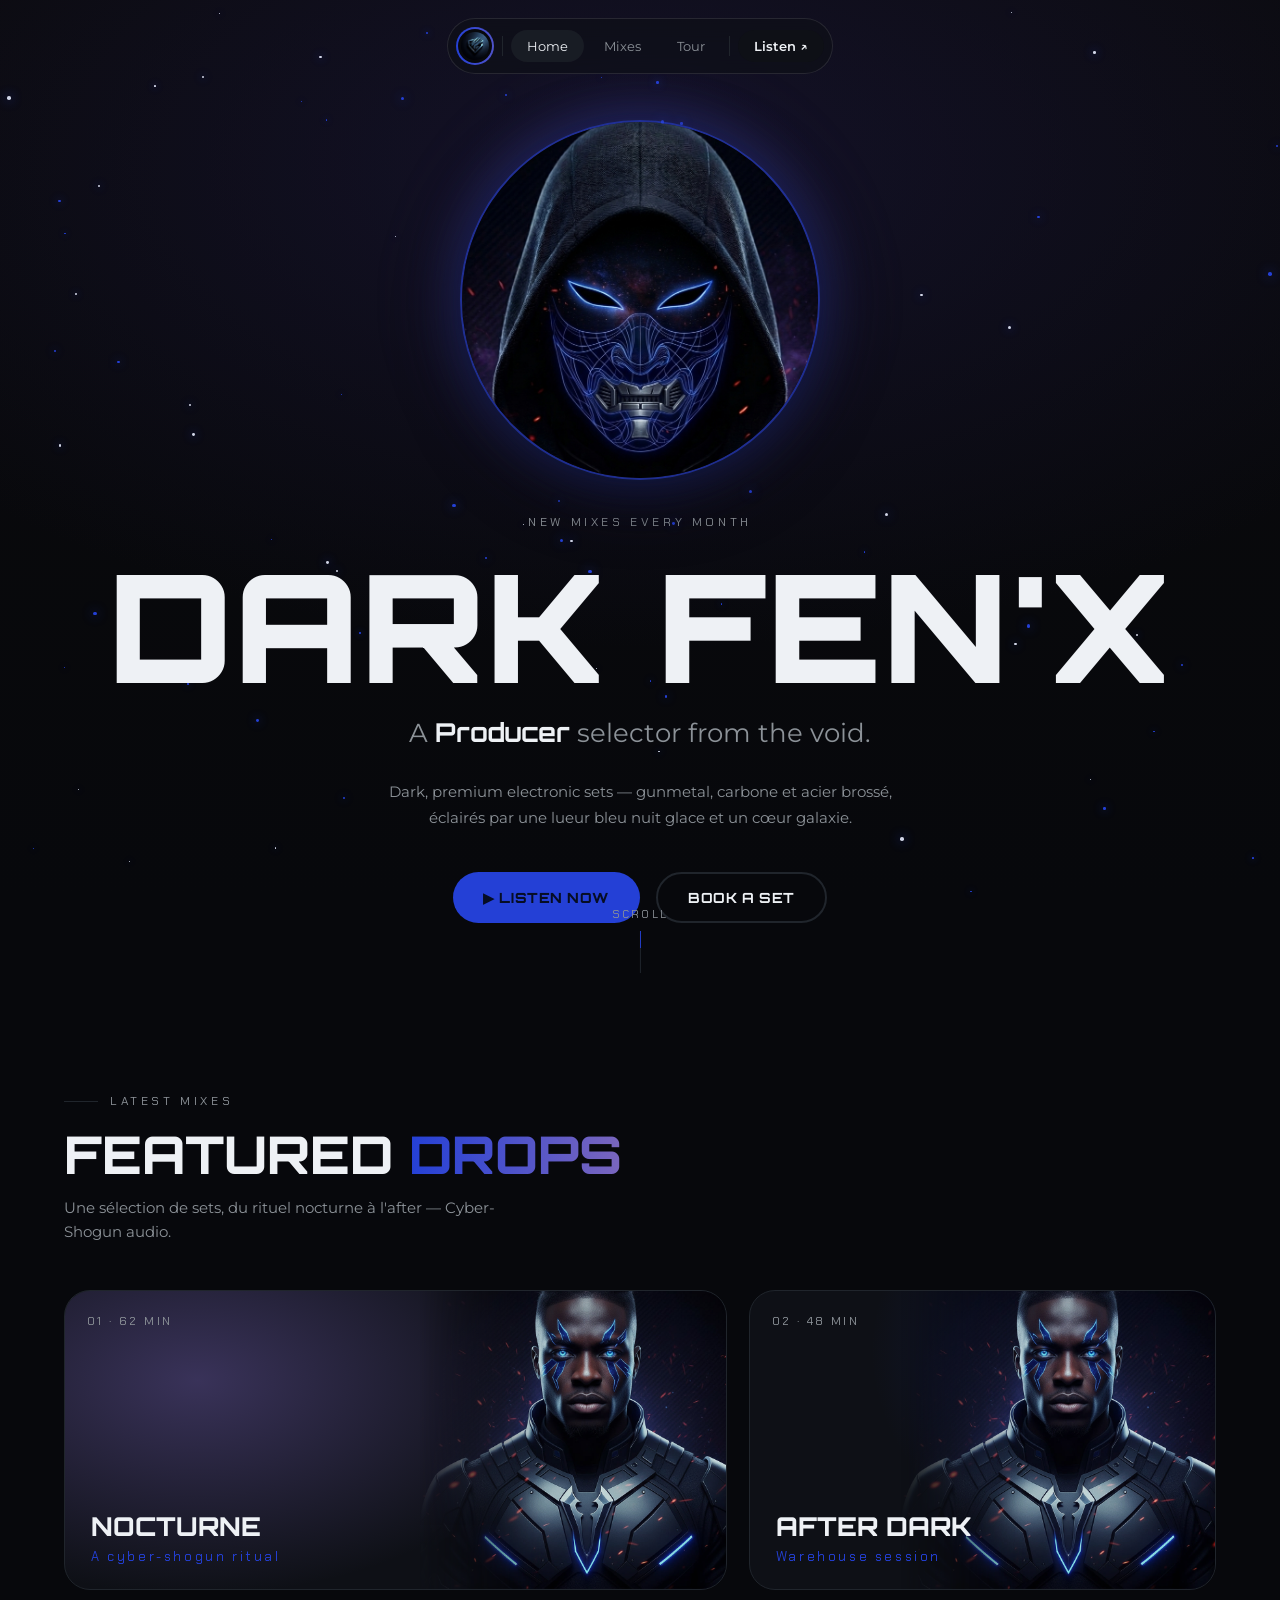
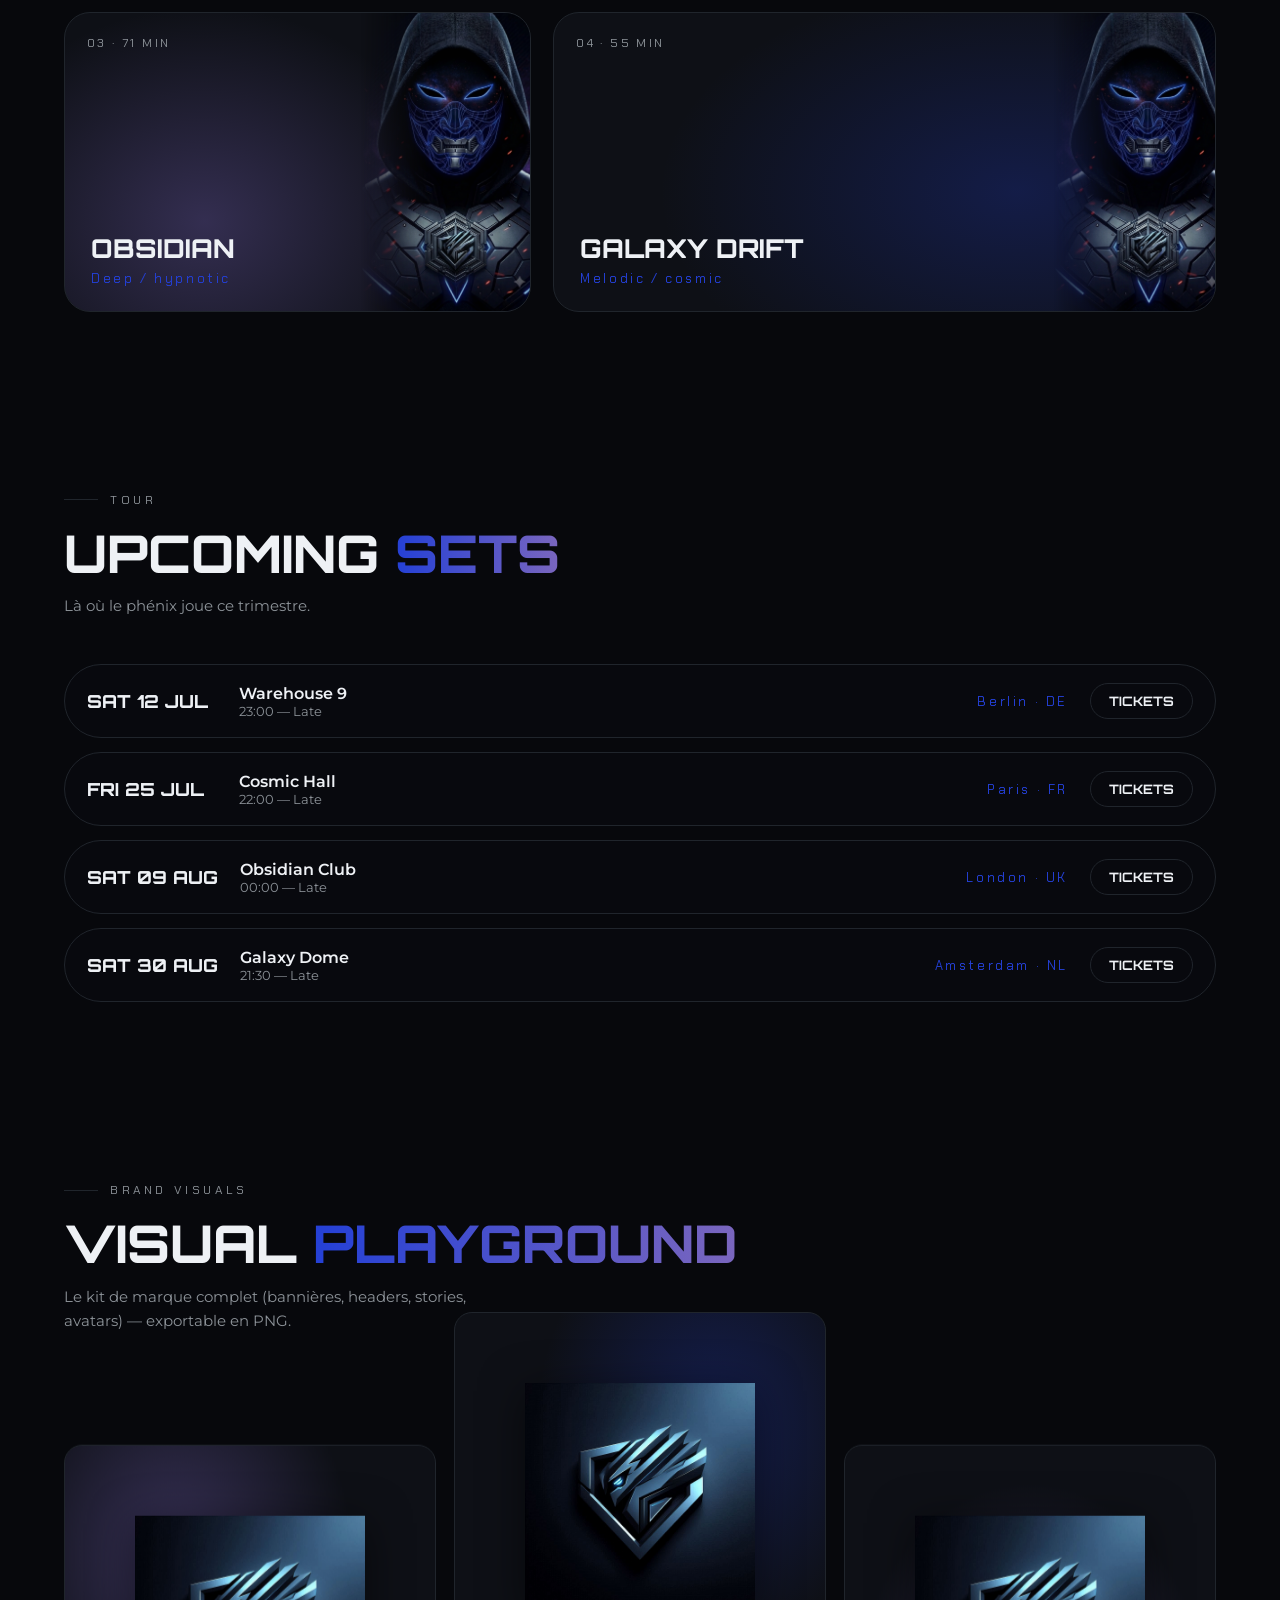
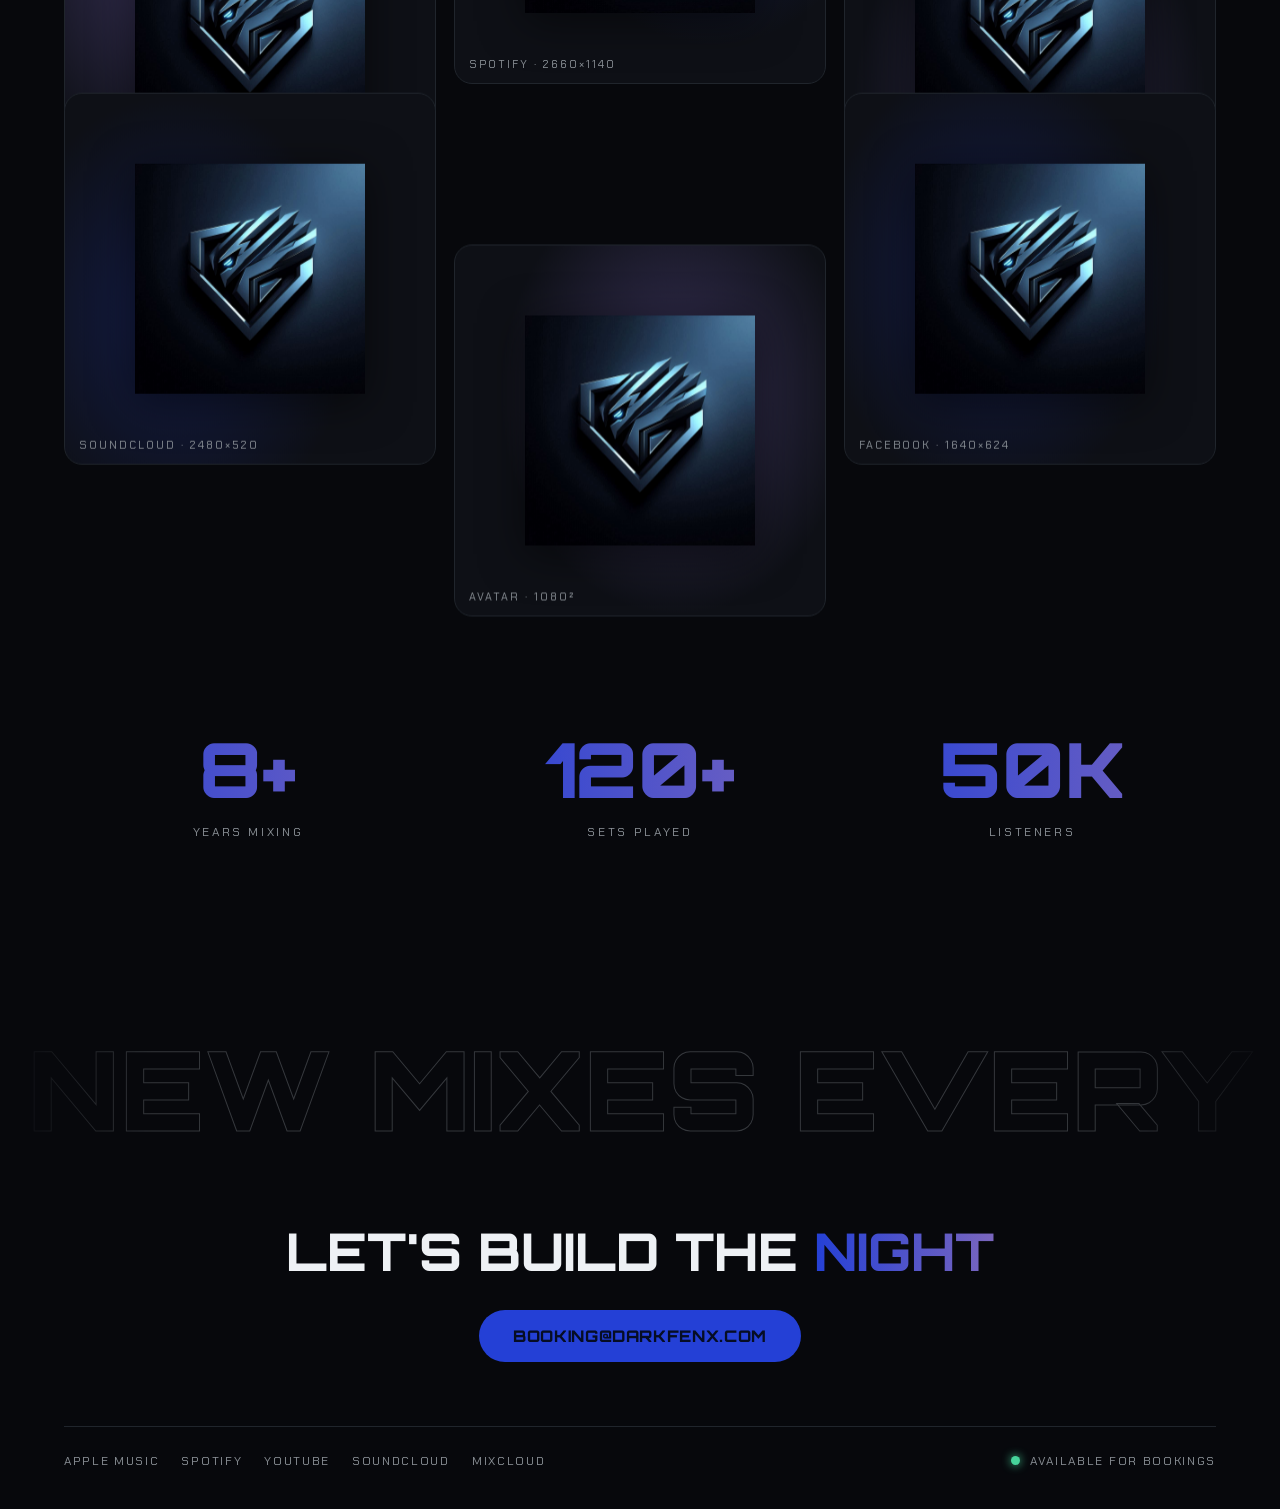
==== commit 45a3f0e1: "Kit v5 : avatars canon (data-URI -> fichiers masque/terrestre), purge totale cyan (nuanciers, libell" ====
--- a/landing.html
+++ b/landing.html
@@ -22,7 +22,7 @@
   .label{font-family:'Chakra Petch',sans-serif;text-transform:uppercase;letter-spacing:0.3em;font-size:12px;color:var(--muted);}
   .accent-text{color:var(--accent);}
   .grad-text{background:var(--grad);-webkit-background-clip:text;background-clip:text;color:transparent;}
-  ::selection{background:var(--accent);color:#04181a;}
+  ::selection{background:var(--accent);color:#060D24;}
 
   /* ---------- keyframes ---------- */
   @keyframes scrollDown{0%{transform:translateY(-100%);}100%{transform:translateY(220%);}}
@@ -78,7 +78,7 @@
   .hero .ctas{display:inline-flex;gap:16px;flex-wrap:wrap;justify-content:center;}
   .btn{position:relative;border-radius:999px;font-size:14px;font-weight:600;padding:15px 30px;cursor:pointer;border:none;transition:transform .2s;display:inline-flex;align-items:center;gap:8px;}
   .btn:hover{transform:scale(1.05);}
-  .btn-solid{background:var(--accent);color:#04181a;font-family:'Orbitron';font-weight:800;text-transform:uppercase;letter-spacing:.04em;}
+  .btn-solid{background:var(--accent);color:#060D24;font-family:'Orbitron';font-weight:800;text-transform:uppercase;letter-spacing:.04em;}
   .btn-solid:hover{box-shadow:0 0 36px rgba(36,64,214,.45);}
   .btn-out{position:relative;background:var(--bg);color:var(--text);border:2px solid var(--stroke);font-family:'Orbitron';font-weight:700;text-transform:uppercase;letter-spacing:.04em;}
   .btn-out:hover{border-color:var(--accent);box-shadow:0 0 26px rgba(36,64,214,.25);}
@@ -152,7 +152,7 @@
   footer .marquee .track span{font-family:'Orbitron';font-weight:900;font-size:clamp(40px,9vw,110px);text-transform:uppercase;color:transparent;-webkit-text-stroke:1px rgba(140,146,152,.35);padding:0 28px;}
   footer .cwrap{text-align:center;}
   footer .cwrap h3{font-family:'Orbitron';font-weight:800;font-size:clamp(28px,5vw,52px);text-transform:uppercase;margin-bottom:26px;}
-  footer .email{position:relative;display:inline-flex;border-radius:999px;padding:16px 34px;font-family:'Orbitron';font-weight:800;text-transform:uppercase;letter-spacing:.04em;background:var(--accent);color:#04181a;transition:transform .2s,box-shadow .2s;}
+  footer .email{position:relative;display:inline-flex;border-radius:999px;padding:16px 34px;font-family:'Orbitron';font-weight:800;text-transform:uppercase;letter-spacing:.04em;background:var(--accent);color:#060D24;transition:transform .2s,box-shadow .2s;}
   footer .email:hover{transform:scale(1.05);box-shadow:0 0 36px rgba(36,64,214,.45);}
   footer .bar{margin-top:64px;border-top:1px solid var(--stroke);padding-top:26px;display:flex;justify-content:space-between;align-items:center;gap:18px;flex-wrap:wrap;}
   footer .socials{display:flex;gap:22px;}
@@ -195,7 +195,7 @@
   <div class="eyebrow label">New mixes every month</div>
   <h1 class="display">Dark Fen'X</h1>
   <div class="role">A <b id="role">Cyber-Shogun</b> selector from the void.</div>
-  <p class="desc">Dark, premium electronic sets — gunmetal, carbone et acier brossé, éclairés par une lueur cyan glace et un cœur galaxie.</p>
+  <p class="desc">Dark, premium electronic sets — gunmetal, carbone et acier brossé, éclairés par une lueur bleu nuit glace et un cœur galaxie.</p>
   <div class="ctas">
     <a href="#mixes" class="btn btn-solid">▶ Listen Now</a>
     <a href="#contact" class="btn btn-out">Book a set</a>
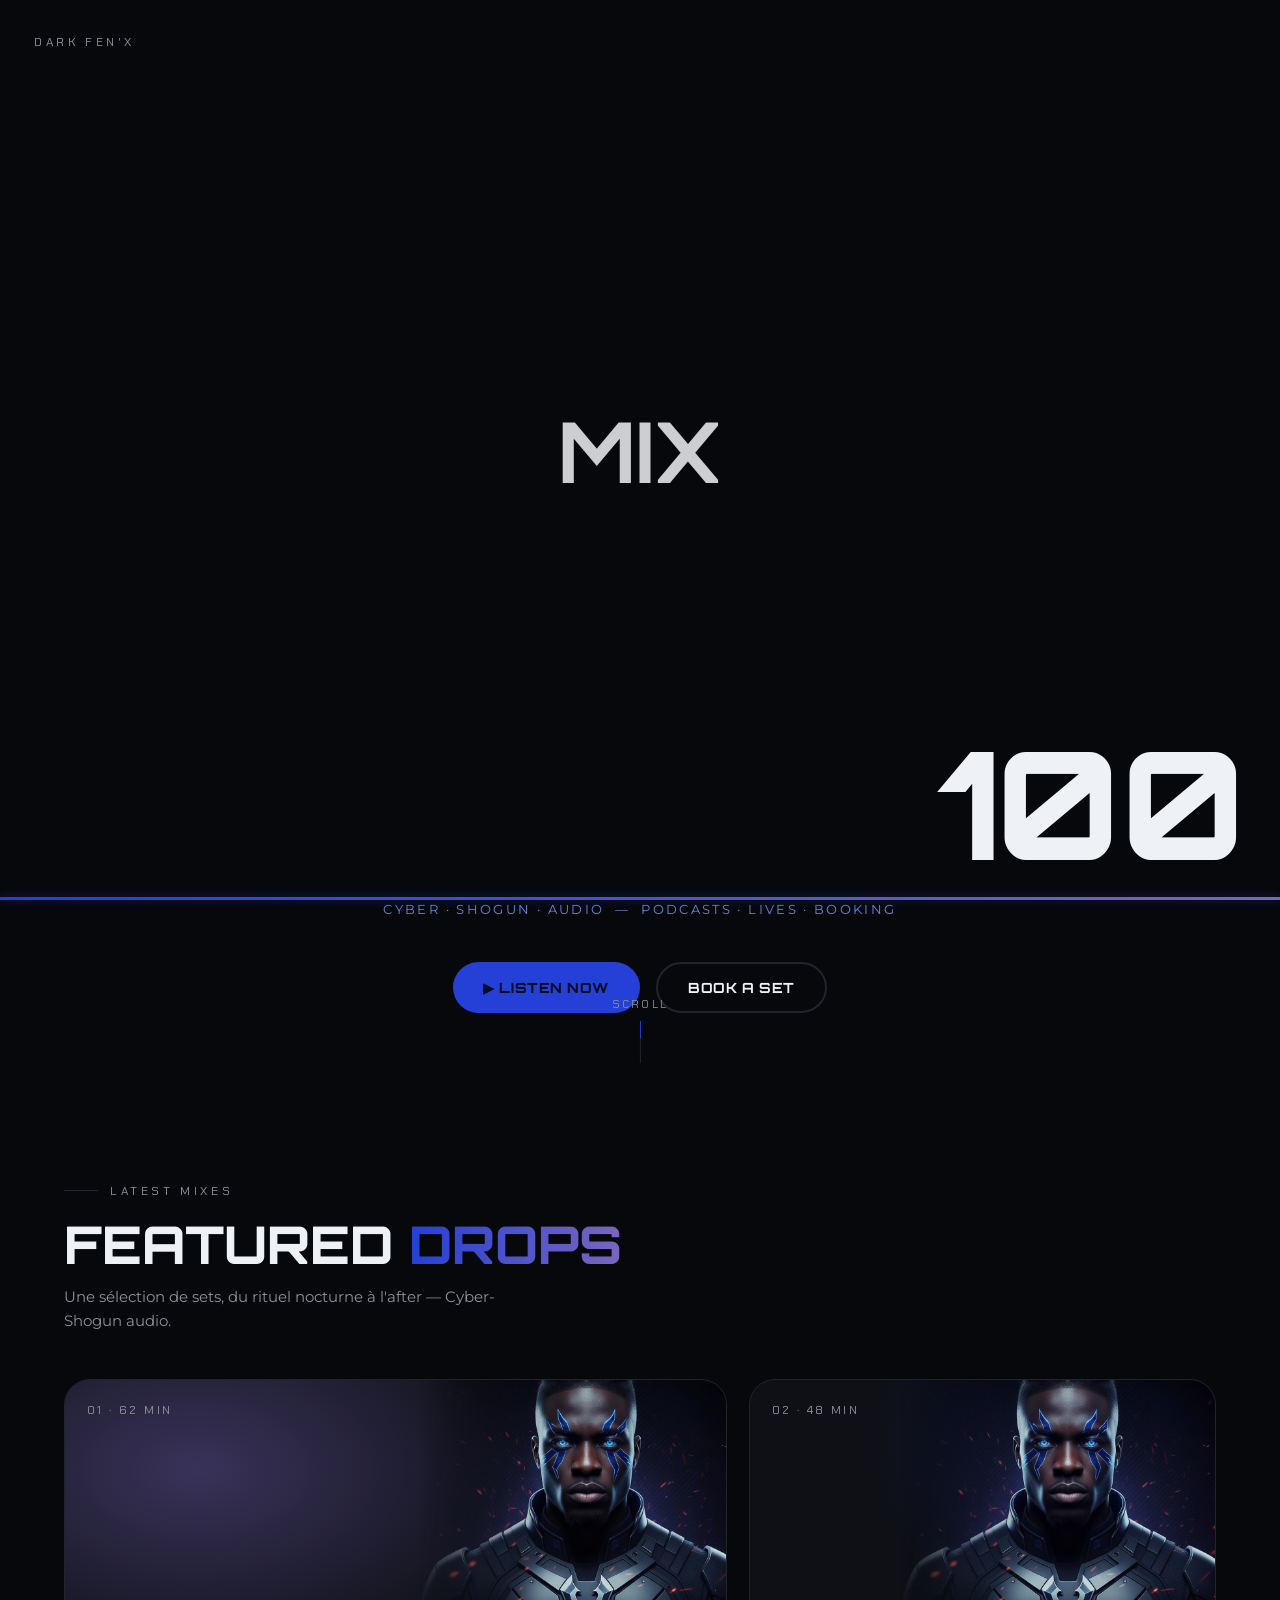
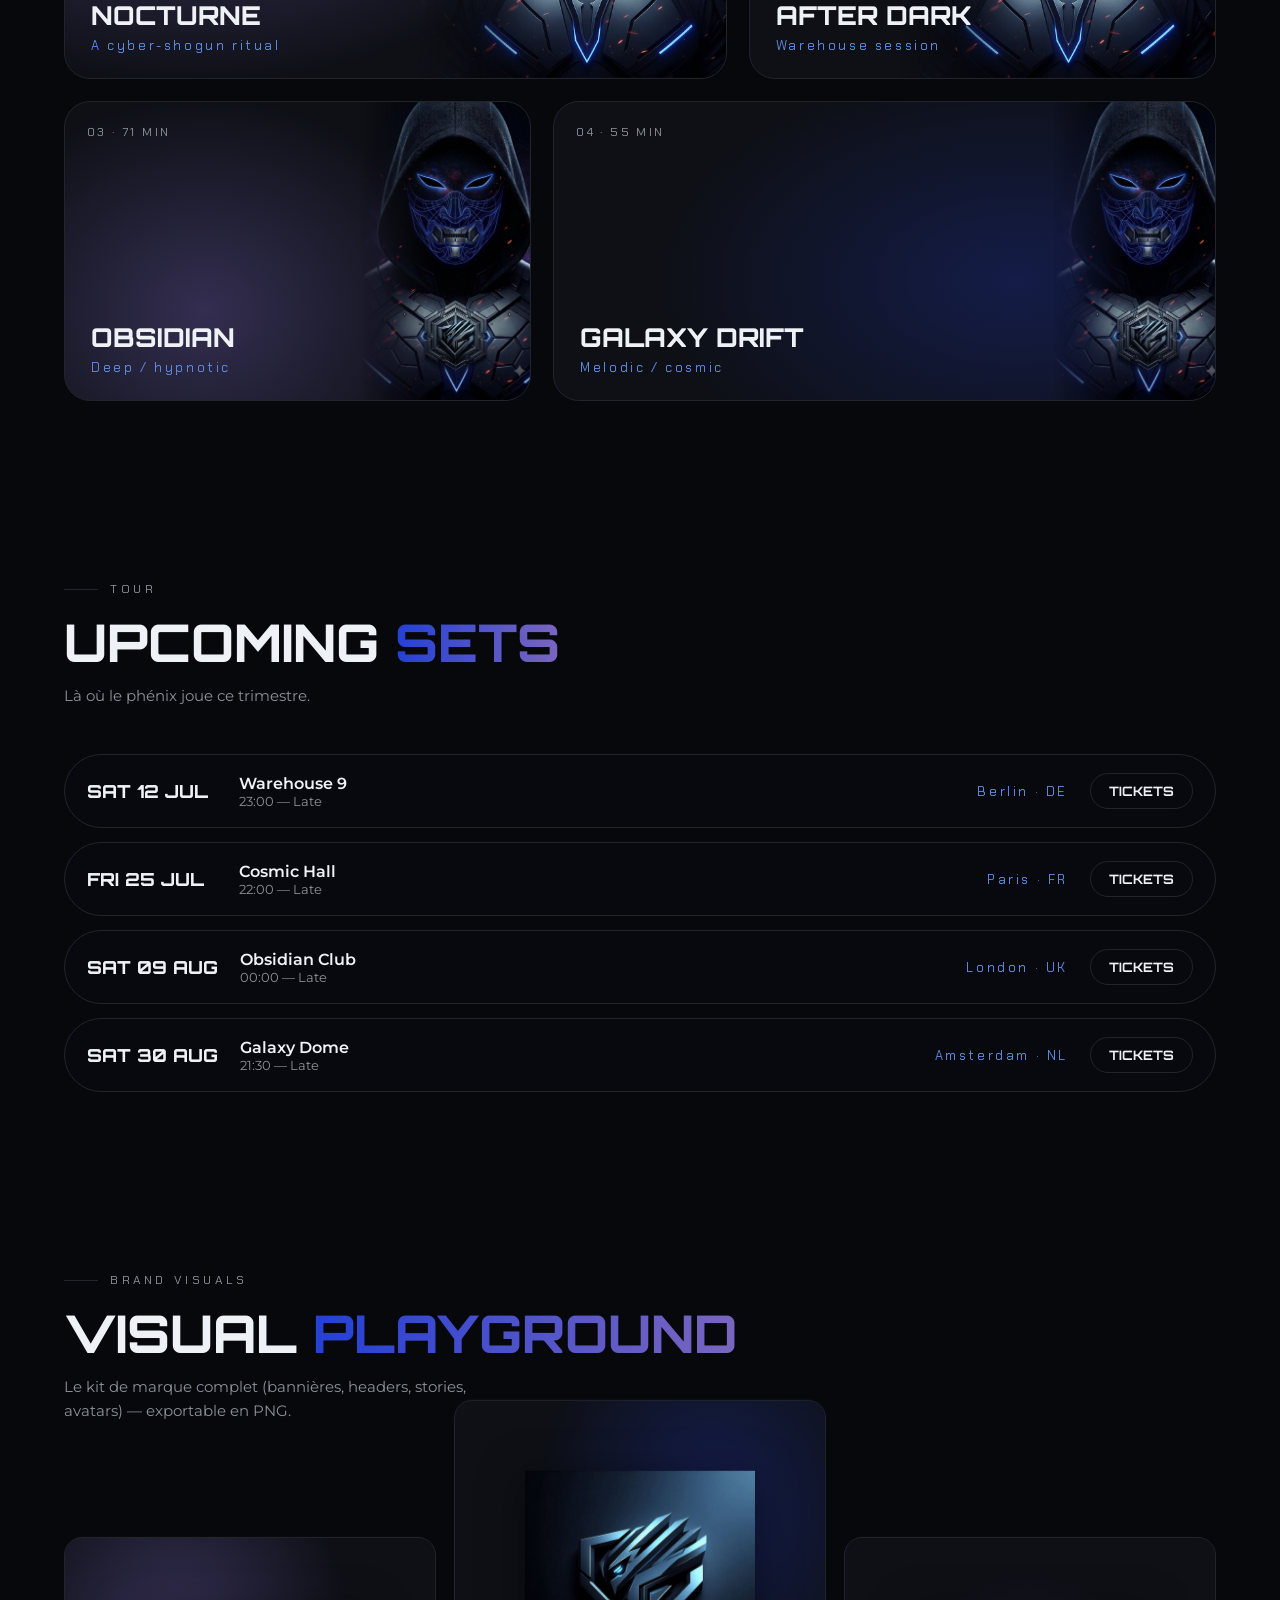
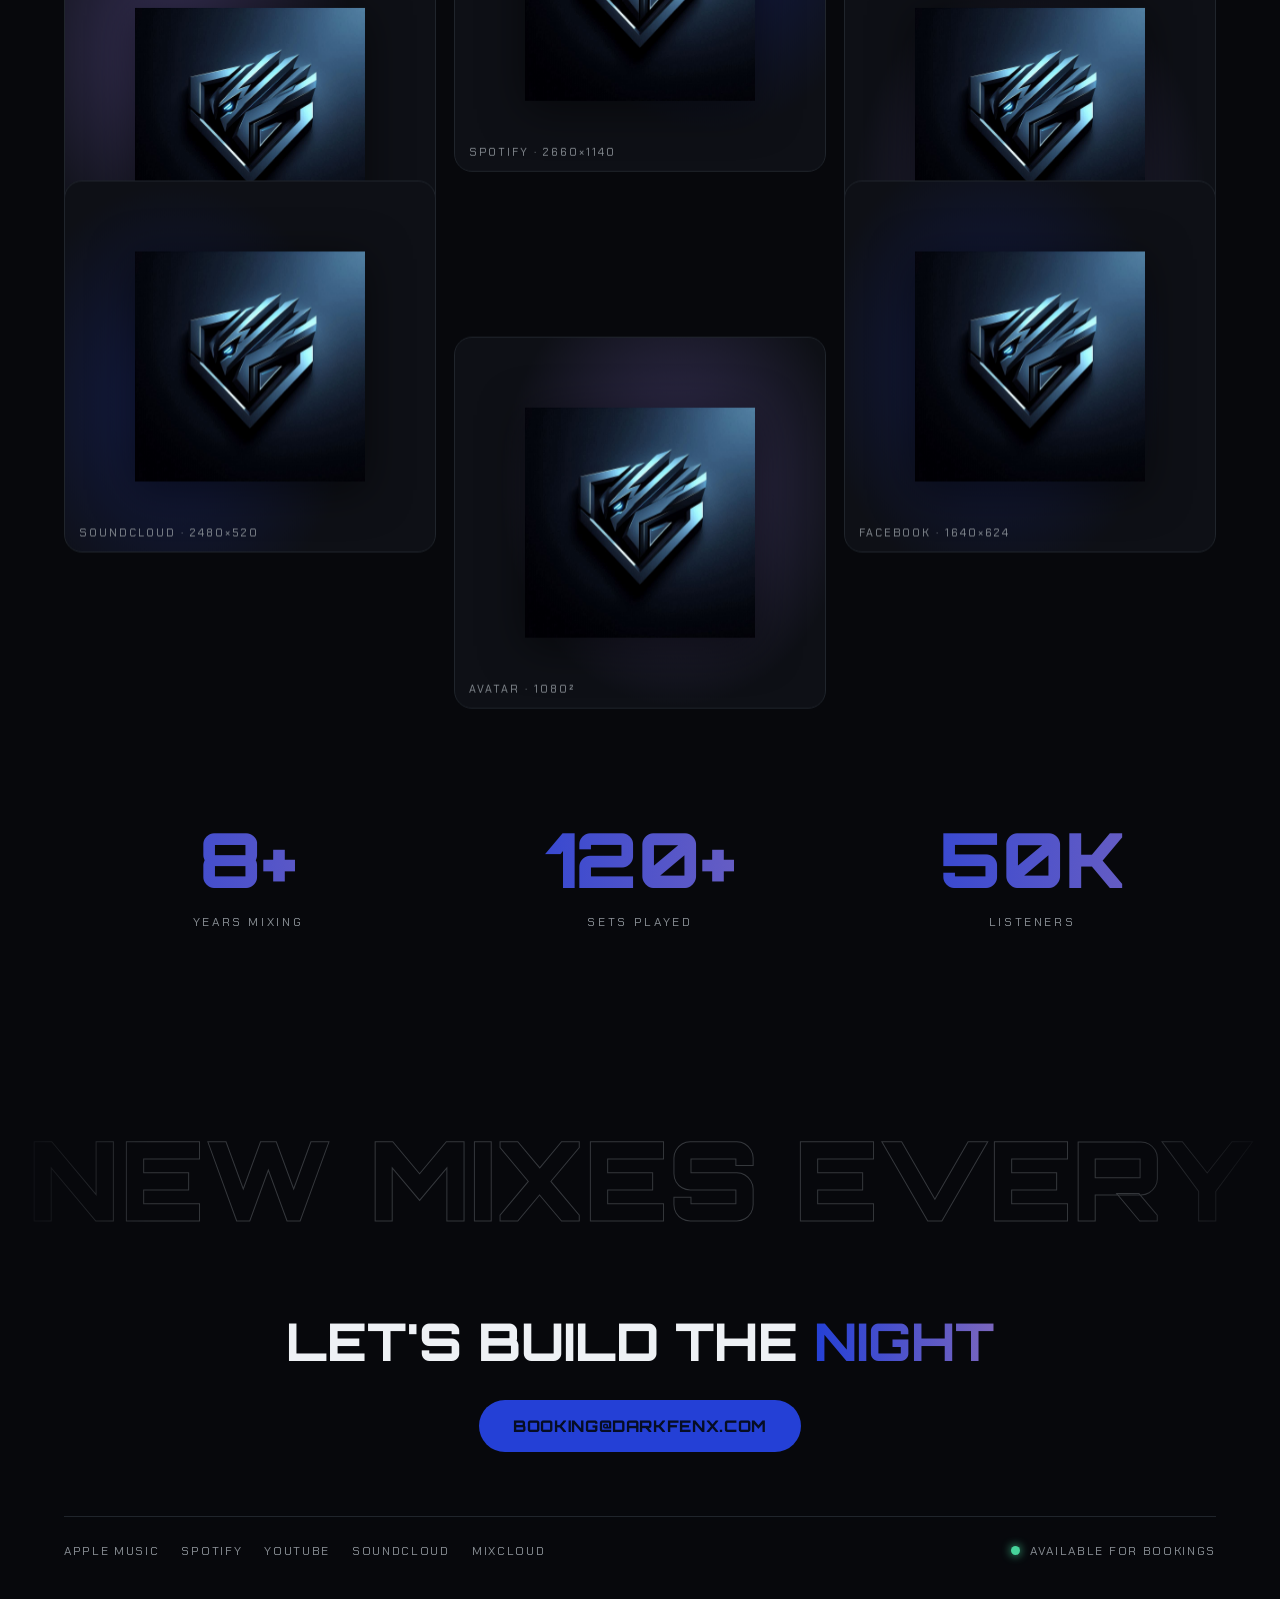
==== commit 4cbc40f8: "Cohérence finale (équipe DIAS + UI/UX) : token texte accessible #5D8BE0 (contraste 5,9:1), storytell" ====
--- a/landing.html
+++ b/landing.html
@@ -4,6 +4,12 @@
 <meta charset="utf-8">
 <meta name="viewport" content="width=device-width, initial-scale=1">
 <title>Dark Fen'X — Cyber-Shogun Audio</title>
+<meta name="description" content="Dark Fen'X — DJ cyber-shogun. Deux visages, un seul phénix : sets cosmiques et prestations terrestres. Podcasts, lives, booking.">
+<meta property="og:title" content="Dark Fen'X — Cyber · Shogun · Audio">
+<meta property="og:description" content="Deux visages, un seul phénix. Podcasts · Lives · Booking.">
+<meta property="og:image" content="https://darkfenx.netlify.app/masque.png">
+<meta property="og:url" content="https://darkfenx.netlify.app/">
+<meta name="twitter:card" content="summary_large_image">
 <link rel="icon" type="image/webp" href="./embleme.png">
 <link rel="preconnect" href="https://fonts.googleapis.com">
 <link rel="preconnect" href="https://fonts.gstatic.com" crossorigin>
@@ -20,7 +26,7 @@
   a{color:inherit;text-decoration:none;}
   .display{font-family:'Orbitron',sans-serif;text-transform:uppercase;}
   .label{font-family:'Chakra Petch',sans-serif;text-transform:uppercase;letter-spacing:0.3em;font-size:12px;color:var(--muted);}
-  .accent-text{color:var(--accent);}
+  .accent-text{color:var(--accent-text,#5D8BE0);}
   .grad-text{background:var(--grad);-webkit-background-clip:text;background-clip:text;color:transparent;}
   ::selection{background:var(--accent);color:#060D24;}
 
@@ -81,7 +87,7 @@
   .btn-solid{background:var(--accent);color:#060D24;font-family:'Orbitron';font-weight:800;text-transform:uppercase;letter-spacing:.04em;}
   .btn-solid:hover{box-shadow:0 0 36px rgba(36,64,214,.45);}
   .btn-out{position:relative;background:var(--bg);color:var(--text);border:2px solid var(--stroke);font-family:'Orbitron';font-weight:700;text-transform:uppercase;letter-spacing:.04em;}
-  .btn-out:hover{border-color:var(--accent);box-shadow:0 0 26px rgba(36,64,214,.25);}
+  .btn-out:hover{border-color:var(--accent-text,#5D8BE0);box-shadow:0 0 26px rgba(36,64,214,.25);}
   .scroll-ind{position:absolute;bottom:30px;left:50%;transform:translateX(-50%);display:flex;flex-direction:column;align-items:center;gap:10px;}
   .scroll-ind .line{width:1px;height:42px;background:var(--stroke);overflow:hidden;position:relative;}
   .scroll-ind .line i{position:absolute;left:0;top:0;width:100%;height:40%;background:var(--accent);animation:scrollDown 1.6s ease-in-out infinite;}
@@ -111,7 +117,7 @@
   .card:hover .art .emb{transform:scale(1.07) rotate(-3deg);}
   .card .meta{position:absolute;left:26px;bottom:24px;z-index:2;}
   .card .meta .t{font-family:'Orbitron';font-weight:800;font-size:26px;text-transform:uppercase;}
-  .card .meta .s{font-family:'Chakra Petch';font-size:13px;letter-spacing:.2em;color:var(--accent);margin-top:6px;}
+  .card .meta .s{font-family:'Chakra Petch';font-size:13px;letter-spacing:.2em;color:var(--accent-text,#5D8BE0);margin-top:6px;}
   .card .tag{position:absolute;top:22px;left:22px;z-index:2;}
   .card .hov{position:absolute;inset:0;z-index:3;display:flex;align-items:center;justify-content:center;background:rgba(7,8,12,.55);backdrop-filter:blur(8px);opacity:0;transition:opacity .35s;}
   .card:hover .hov{opacity:1;}
@@ -126,9 +132,9 @@
   .gig .venue{flex:1;min-width:160px;}
   .gig .venue .v{font-weight:600;}
   .gig .venue .c{font-size:13px;color:var(--muted);}
-  .gig .city{font-family:'Chakra Petch';letter-spacing:.2em;color:var(--accent);font-size:13px;}
+  .gig .city{font-family:'Chakra Petch';letter-spacing:.2em;color:var(--accent-text,#5D8BE0);font-size:13px;}
   .gig .tk{font-family:'Orbitron';font-weight:700;font-size:13px;text-transform:uppercase;border:1px solid var(--stroke);border-radius:999px;padding:9px 18px;transition:.2s;}
-  .gig .tk:hover{border-color:var(--accent);color:var(--accent);}
+  .gig .tk:hover{border-color:var(--accent-text,#5D8BE0);color:var(--accent-text,#5D8BE0);}
 
   /* ---------- visuals gallery ---------- */
   .gal{display:grid;grid-template-columns:repeat(3,1fr);gap:18px;}
@@ -157,7 +163,7 @@
   footer .bar{margin-top:64px;border-top:1px solid var(--stroke);padding-top:26px;display:flex;justify-content:space-between;align-items:center;gap:18px;flex-wrap:wrap;}
   footer .socials{display:flex;gap:22px;}
   footer .socials a{font-family:'Chakra Petch';letter-spacing:.14em;font-size:12px;text-transform:uppercase;color:var(--muted);transition:.2s;}
-  footer .socials a:hover{color:var(--accent);}
+  footer .socials a:hover{color:var(--accent-text,#5D8BE0);}
   footer .avail{display:flex;align-items:center;gap:10px;font-family:'Chakra Petch';letter-spacing:.14em;font-size:12px;text-transform:uppercase;color:var(--muted);}
   footer .avail .dot{width:9px;height:9px;border-radius:50%;background:#46d39a;box-shadow:0 0 10px #46d39a;animation:pulse 1.8s ease-in-out infinite;}
 </style>
@@ -195,7 +201,8 @@
   <div class="eyebrow label">New mixes every month</div>
   <h1 class="display">Dark Fen'X</h1>
   <div class="role">A <b id="role">Cyber-Shogun</b> selector from the void.</div>
-  <p class="desc">Dark, premium electronic sets — gunmetal, carbone et acier brossé, éclairés par une lueur bleu nuit glace et un cœur galaxie.</p>
+  <p class="desc">Dark, premium electronic sets — gunmetal, carbone et acier brossé, éclairés par une lueur bleu nuit et un cœur galaxie. Deux visages, un seul phénix : <b>Dark Fen'X</b> le cosmique, <b>DFX</b> le terrestre.</p>
+  <p class="desc" style="letter-spacing:.18em;text-transform:uppercase;font-size:.82em;color:var(--accent-text,#5D8BE0)">Cyber · Shogun · Audio&nbsp;&nbsp;—&nbsp;&nbsp;Podcasts · Lives · Booking</p>
   <div class="ctas">
     <a href="#mixes" class="btn btn-solid">▶ Listen Now</a>
     <a href="#contact" class="btn btn-out">Book a set</a>
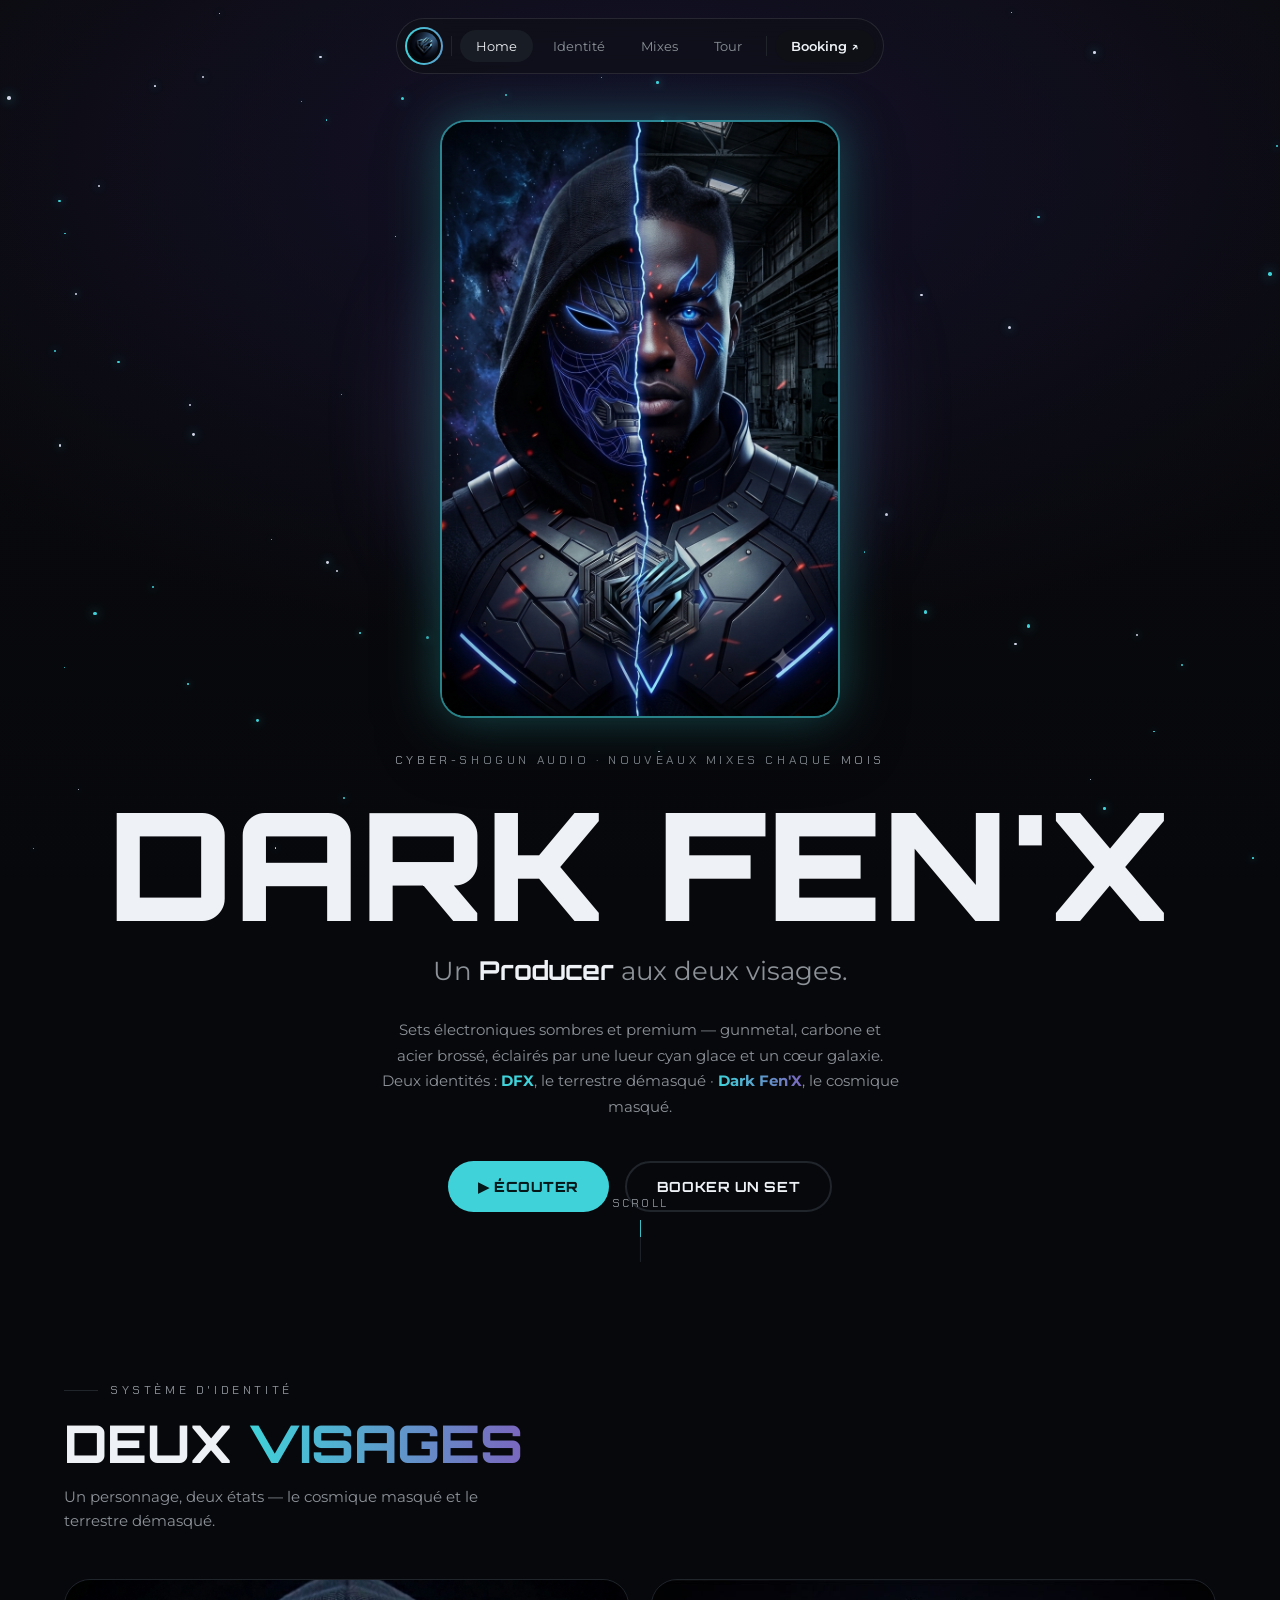
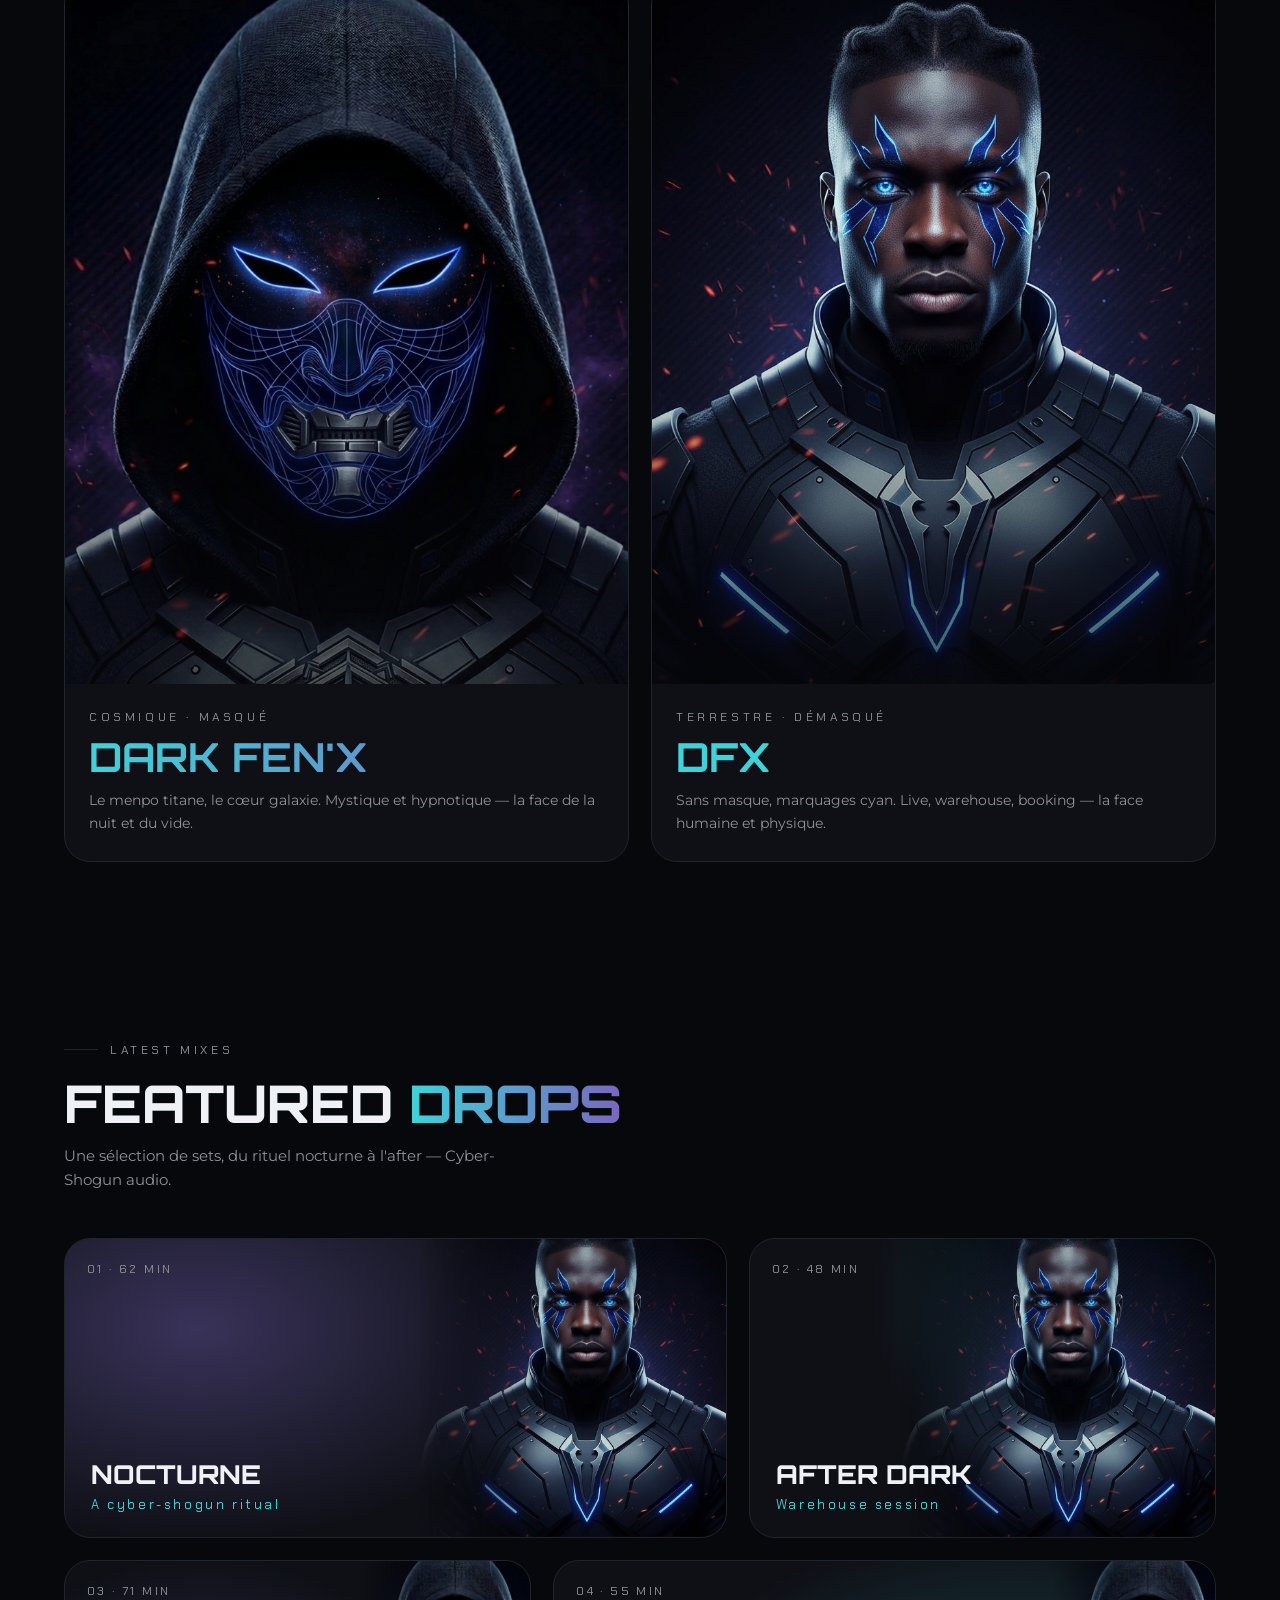
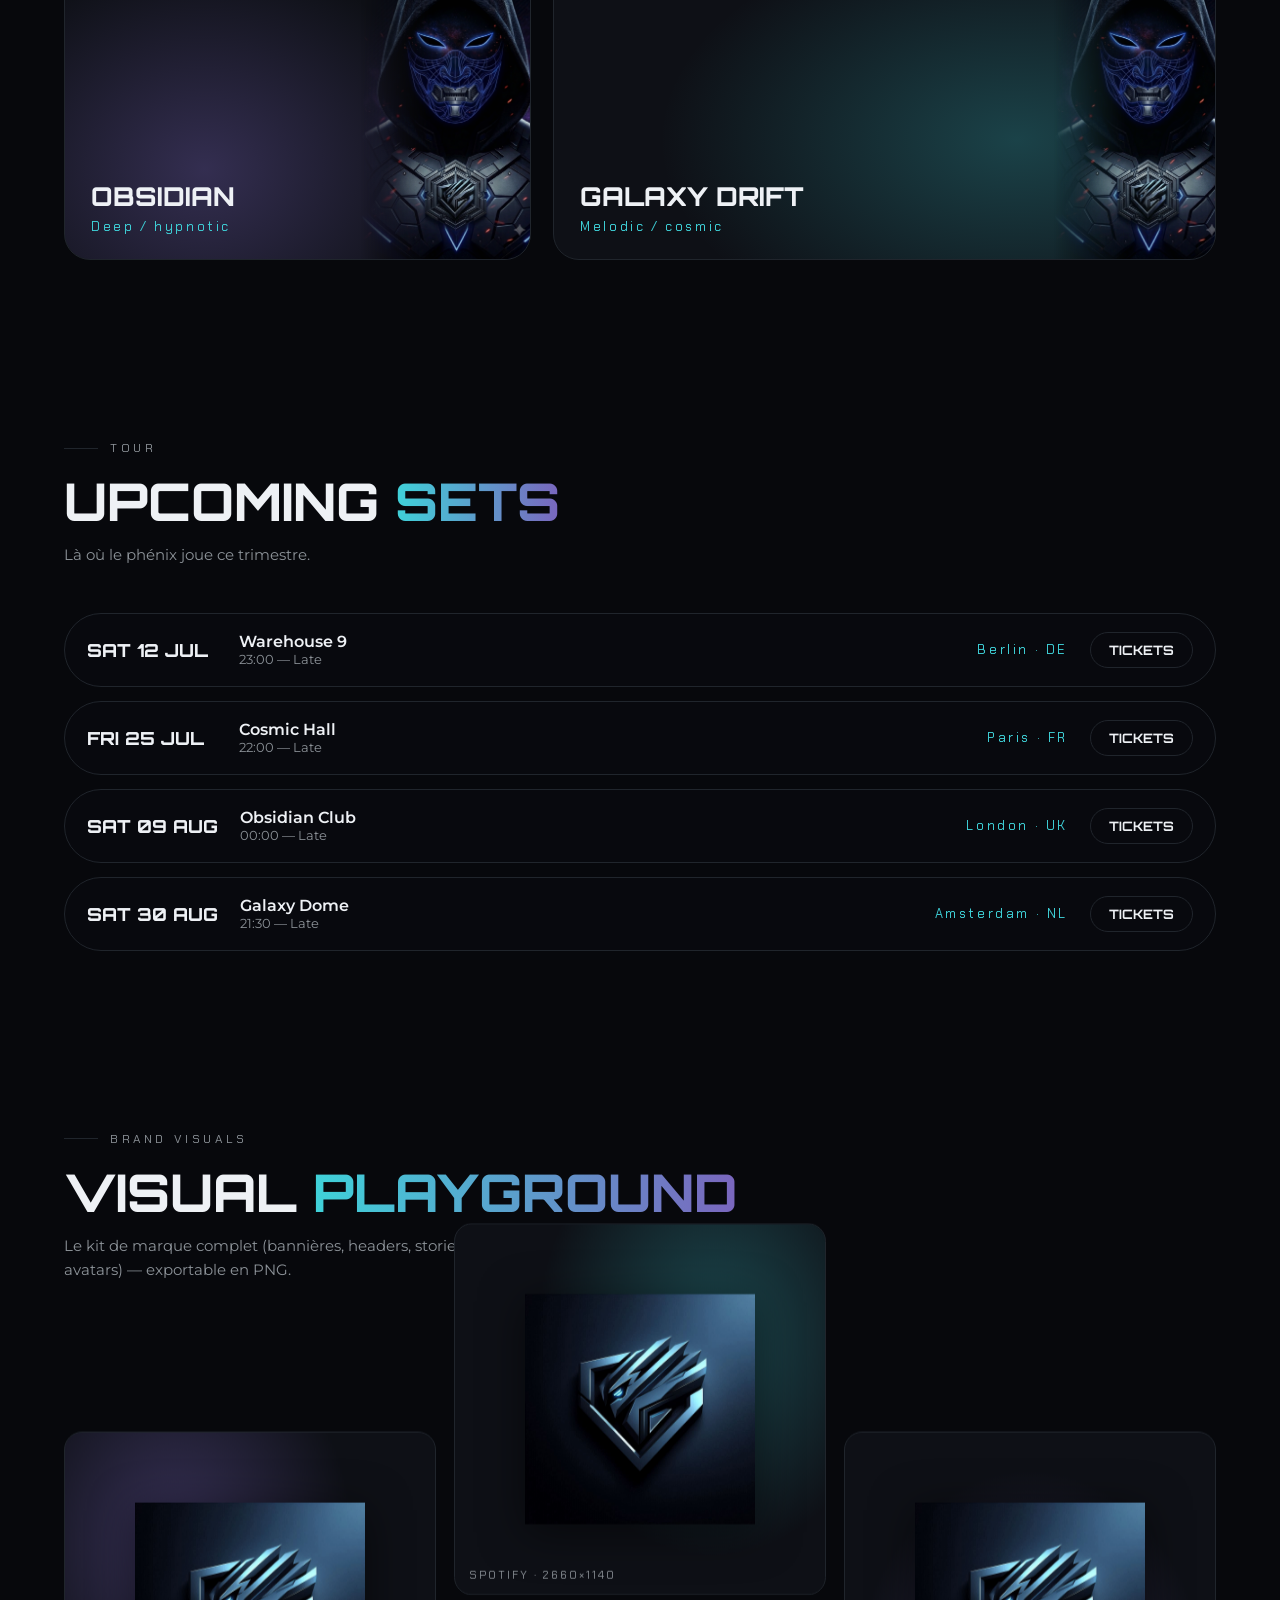
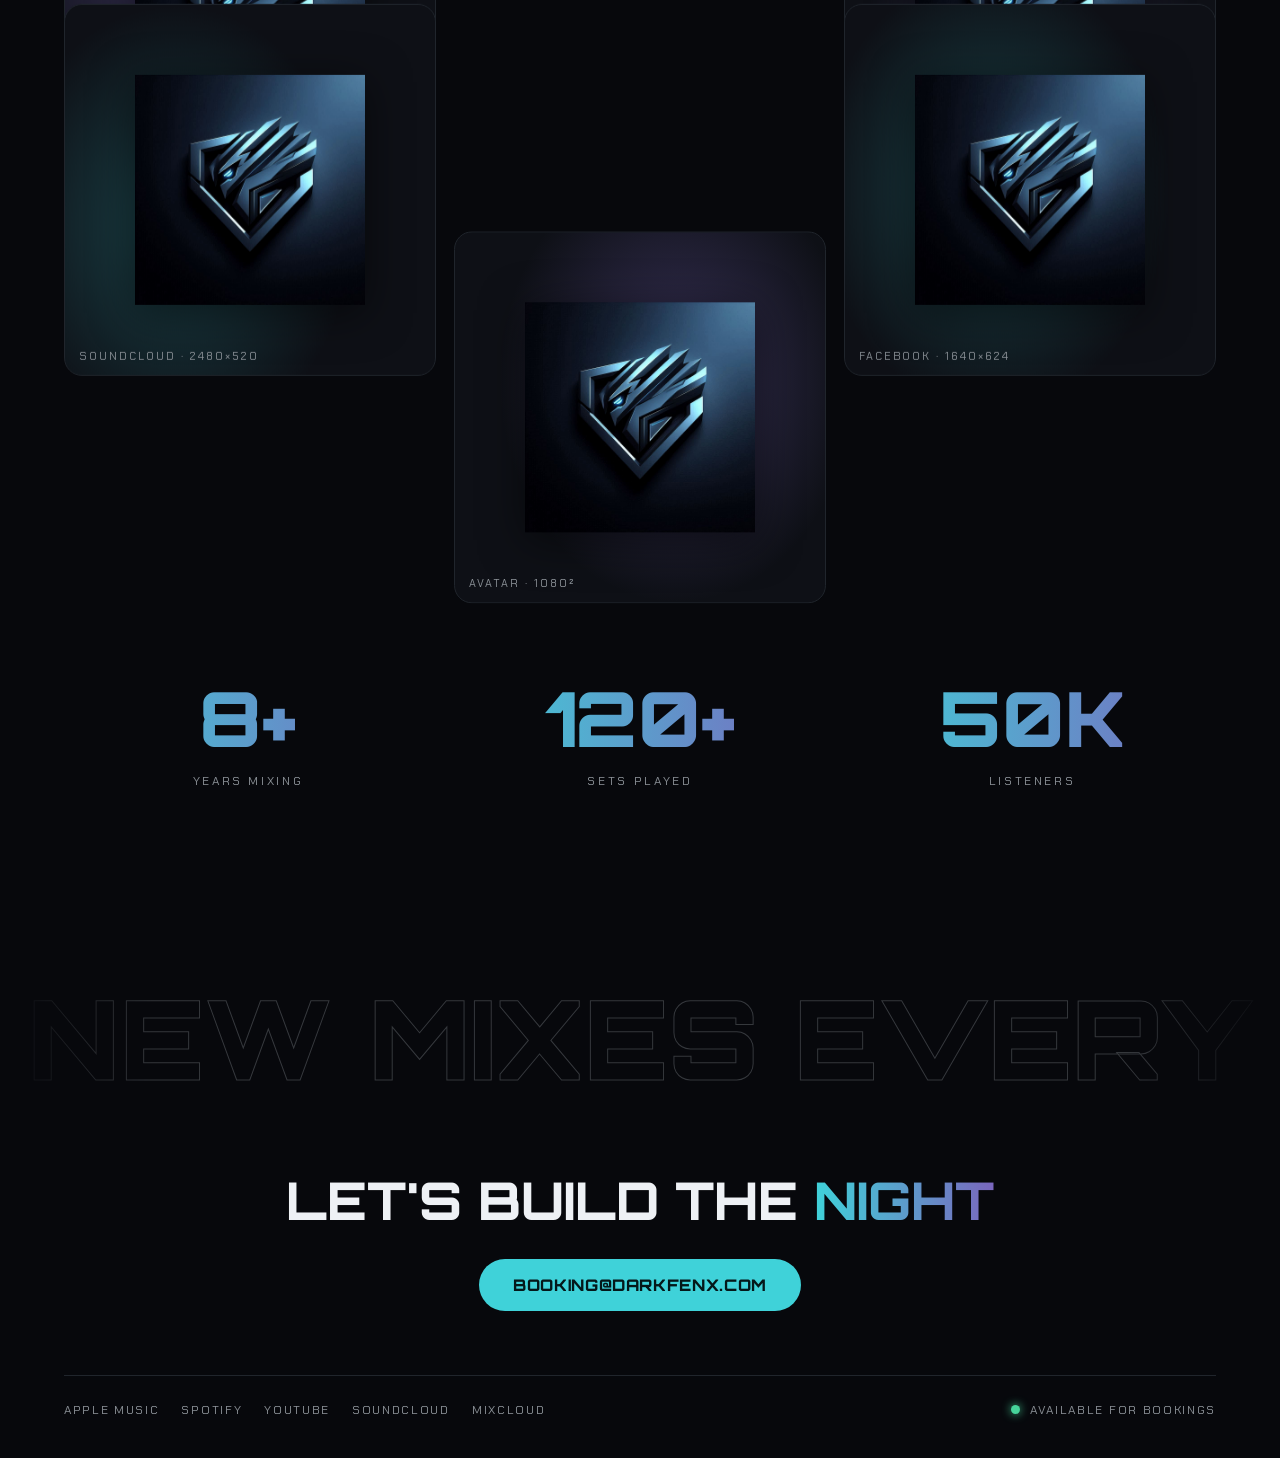
==== commit baa2345e: "feat: nouvelles images webp + landing double visage DFX / Dark Fen'X" ====
--- a/landing.html
+++ b/landing.html
@@ -4,21 +4,15 @@
 <meta charset="utf-8">
 <meta name="viewport" content="width=device-width, initial-scale=1">
 <title>Dark Fen'X — Cyber-Shogun Audio</title>
-<meta name="description" content="Dark Fen'X — DJ cyber-shogun. Deux visages, un seul phénix : sets cosmiques et prestations terrestres. Podcasts, lives, booking.">
-<meta property="og:title" content="Dark Fen'X — Cyber · Shogun · Audio">
-<meta property="og:description" content="Deux visages, un seul phénix. Podcasts · Lives · Booking.">
-<meta property="og:image" content="https://darkfenx.netlify.app/masque.png">
-<meta property="og:url" content="https://darkfenx.netlify.app/">
-<meta name="twitter:card" content="summary_large_image">
-<link rel="icon" type="image/webp" href="./embleme.png">
+<link rel="icon" type="image/webp" href="./dfx-logo.webp">
 <link rel="preconnect" href="https://fonts.googleapis.com">
 <link rel="preconnect" href="https://fonts.gstatic.com" crossorigin>
 <link href="https://fonts.googleapis.com/css2?family=Orbitron:wght@400;500;700;800;900&family=Montserrat:wght@300;400;500;600;700;800&family=Chakra+Petch:wght@400;500;600;700&display=swap" rel="stylesheet">
 <style>
   :root{
     --bg:#07080C; --surface:#0E1016; --text:#eef1f5; --muted:#8C9298;
-    --stroke:#20252c; --accent:#2440D6; --violet:#7A66BE;
-    --grad:linear-gradient(90deg,#2440D6 0%,#7A66BE 100%);
+    --stroke:#20252c; --accent:#3FD2D9; --violet:#7A66BE;
+    --grad:linear-gradient(90deg,#3FD2D9 0%,#7A66BE 100%);
   }
   *{box-sizing:border-box;margin:0;padding:0;}
   html{scroll-behavior:smooth;}
@@ -26,9 +20,9 @@
   a{color:inherit;text-decoration:none;}
   .display{font-family:'Orbitron',sans-serif;text-transform:uppercase;}
   .label{font-family:'Chakra Petch',sans-serif;text-transform:uppercase;letter-spacing:0.3em;font-size:12px;color:var(--muted);}
-  .accent-text{color:var(--accent-text,#5D8BE0);}
+  .accent-text{color:var(--accent);}
   .grad-text{background:var(--grad);-webkit-background-clip:text;background-clip:text;color:transparent;}
-  ::selection{background:var(--accent);color:#060D24;}
+  ::selection{background:var(--accent);color:#04181a;}
 
   /* ---------- keyframes ---------- */
   @keyframes scrollDown{0%{transform:translateY(-100%);}100%{transform:translateY(220%);}}
@@ -46,7 +40,7 @@
   #loader .words{font-family:'Orbitron';font-weight:700;font-size:clamp(34px,7vw,84px);color:rgba(238,241,245,.85);min-height:1.1em;}
   #loader .count{position:absolute;bottom:30px;right:34px;font-family:'Orbitron';font-weight:800;font-size:clamp(60px,14vw,150px);font-variant-numeric:tabular-nums;color:var(--text);line-height:.9;}
   #loader .bar{position:absolute;left:0;bottom:0;width:100%;height:3px;background:rgba(140,146,152,.25);}
-  #loader .bar > i{display:block;height:100%;width:100%;transform-origin:left;transform:scaleX(0);background:var(--grad);box-shadow:0 0 10px rgba(36,64,214,.45);}
+  #loader .bar > i{display:block;height:100%;width:100%;transform-origin:left;transform:scaleX(0);background:var(--grad);box-shadow:0 0 10px rgba(63,210,217,.45);}
 
   /* ---------- background galaxy ---------- */
   #bg-fx{position:fixed;inset:0;z-index:-2;background:radial-gradient(120% 90% at 50% 18%,rgba(28,24,64,.55),rgba(7,8,12,0) 60%),linear-gradient(180deg,#0A0A0C,#07080C);}
@@ -75,7 +69,7 @@
   header.hero{position:relative;min-height:100svh;display:flex;flex-direction:column;justify-content:center;align-items:center;text-align:center;padding:120px 22px 80px;}
   .hero .emblem{width:clamp(230px,32vw,360px);height:clamp(230px,32vw,360px);margin-bottom:34px;position:relative;border-radius:50%;}
   .hero .emblem .halo{position:absolute;inset:-24%;border-radius:50%;background:radial-gradient(circle,rgba(122,102,190,.55),transparent 60%);filter:blur(28px);z-index:-1;}
-  .hero .emblem img{width:100%;height:100%;object-fit:cover;object-position:50% 16%;border-radius:50%;border:2px solid color-mix(in srgb,var(--accent) 60%,transparent);box-shadow:0 0 50px rgba(36,64,214,.35),0 20px 60px rgba(0,0,0,.6);}
+  .hero .emblem img{width:100%;height:100%;object-fit:cover;object-position:50% 16%;border-radius:50%;border:2px solid color-mix(in srgb,var(--accent) 60%,transparent);box-shadow:0 0 50px rgba(63,210,217,.35),0 20px 60px rgba(0,0,0,.6);}
   .hero .eyebrow{margin-bottom:26px;}
   .hero h1{font-family:'Orbitron';font-weight:900;font-size:clamp(52px,12vw,150px);line-height:.92;letter-spacing:.01em;text-transform:uppercase;margin-bottom:22px;}
   .hero .role{font-size:clamp(16px,2.6vw,26px);color:var(--muted);margin-bottom:30px;}
@@ -84,13 +78,32 @@
   .hero .ctas{display:inline-flex;gap:16px;flex-wrap:wrap;justify-content:center;}
   .btn{position:relative;border-radius:999px;font-size:14px;font-weight:600;padding:15px 30px;cursor:pointer;border:none;transition:transform .2s;display:inline-flex;align-items:center;gap:8px;}
   .btn:hover{transform:scale(1.05);}
-  .btn-solid{background:var(--accent);color:#060D24;font-family:'Orbitron';font-weight:800;text-transform:uppercase;letter-spacing:.04em;}
-  .btn-solid:hover{box-shadow:0 0 36px rgba(36,64,214,.45);}
+  .btn-solid{background:var(--accent);color:#04181a;font-family:'Orbitron';font-weight:800;text-transform:uppercase;letter-spacing:.04em;}
+  .btn-solid:hover{box-shadow:0 0 36px rgba(63,210,217,.45);}
   .btn-out{position:relative;background:var(--bg);color:var(--text);border:2px solid var(--stroke);font-family:'Orbitron';font-weight:700;text-transform:uppercase;letter-spacing:.04em;}
-  .btn-out:hover{border-color:var(--accent-text,#5D8BE0);box-shadow:0 0 26px rgba(36,64,214,.25);}
+  .btn-out:hover{border-color:var(--accent);box-shadow:0 0 26px rgba(63,210,217,.25);}
   .scroll-ind{position:absolute;bottom:30px;left:50%;transform:translateX(-50%);display:flex;flex-direction:column;align-items:center;gap:10px;}
   .scroll-ind .line{width:1px;height:42px;background:var(--stroke);overflow:hidden;position:relative;}
   .scroll-ind .line i{position:absolute;left:0;top:0;width:100%;height:40%;background:var(--accent);animation:scrollDown 1.6s ease-in-out infinite;}
+  /* hero — poster double visage (DFX / Dark Fen'X) */
+  .hero .emblem.dual{width:clamp(250px,36vw,400px);height:auto;aspect-ratio:5/7;border-radius:28px;}
+  .hero .emblem.dual .halo{border-radius:28px;inset:-16%;}
+  .hero .emblem.dual img{border-radius:26px;object-fit:cover;object-position:50% 32%;}
+  .hero .desc b{font-weight:700;}
+
+  /* ---------- identités (deux visages) ---------- */
+  .ids{display:grid;grid-template-columns:1fr 1fr;gap:22px;}
+  @media(max-width:760px){.ids{grid-template-columns:1fr;}}
+  .idcard{border:1px solid var(--stroke);border-radius:26px;overflow:hidden;background:var(--surface);transition:border-color .3s,transform .3s;}
+  .idcard.cosmic:hover{border-color:color-mix(in srgb,var(--violet) 55%,transparent);transform:translateY(-4px);}
+  .idcard.earth:hover{border-color:color-mix(in srgb,var(--accent) 55%,transparent);transform:translateY(-4px);}
+  .idcard .idimg{position:relative;aspect-ratio:4/5;overflow:hidden;}
+  .idcard .idimg::after{content:"";position:absolute;inset:0;background:linear-gradient(180deg,transparent 45%,rgba(7,8,12,.65));}
+  .idcard .idimg img{width:100%;height:100%;object-fit:cover;object-position:50% 18%;transition:transform .6s ease;}
+  .idcard:hover .idimg img{transform:scale(1.06);}
+  .idcard .idmeta{padding:22px 24px 26px;}
+  .idcard .idmeta h3{font-size:clamp(30px,4vw,40px);line-height:1;margin:12px 0 12px;text-transform:uppercase;}
+  .idcard .idmeta p{color:var(--muted);font-size:14px;line-height:1.65;}
 
   /* ---------- sections ---------- */
   section{position:relative;z-index:1;}
@@ -117,7 +130,7 @@
   .card:hover .art .emb{transform:scale(1.07) rotate(-3deg);}
   .card .meta{position:absolute;left:26px;bottom:24px;z-index:2;}
   .card .meta .t{font-family:'Orbitron';font-weight:800;font-size:26px;text-transform:uppercase;}
-  .card .meta .s{font-family:'Chakra Petch';font-size:13px;letter-spacing:.2em;color:var(--accent-text,#5D8BE0);margin-top:6px;}
+  .card .meta .s{font-family:'Chakra Petch';font-size:13px;letter-spacing:.2em;color:var(--accent);margin-top:6px;}
   .card .tag{position:absolute;top:22px;left:22px;z-index:2;}
   .card .hov{position:absolute;inset:0;z-index:3;display:flex;align-items:center;justify-content:center;background:rgba(7,8,12,.55);backdrop-filter:blur(8px);opacity:0;transition:opacity .35s;}
   .card:hover .hov{opacity:1;}
@@ -127,14 +140,14 @@
   /* ---------- tour ---------- */
   .tour{display:flex;flex-direction:column;gap:14px;}
   .gig{display:flex;align-items:center;gap:22px;padding:18px 22px;border:1px solid var(--stroke);border-radius:999px;background:rgba(14,16,22,.3);transition:.25s;flex-wrap:wrap;}
-  .gig:hover{background:var(--surface);border-color:rgba(36,64,214,.4);transform:translateX(4px);}
+  .gig:hover{background:var(--surface);border-color:rgba(63,210,217,.4);transform:translateX(4px);}
   .gig .date{font-family:'Orbitron';font-weight:800;font-size:18px;min-width:130px;}
   .gig .venue{flex:1;min-width:160px;}
   .gig .venue .v{font-weight:600;}
   .gig .venue .c{font-size:13px;color:var(--muted);}
-  .gig .city{font-family:'Chakra Petch';letter-spacing:.2em;color:var(--accent-text,#5D8BE0);font-size:13px;}
+  .gig .city{font-family:'Chakra Petch';letter-spacing:.2em;color:var(--accent);font-size:13px;}
   .gig .tk{font-family:'Orbitron';font-weight:700;font-size:13px;text-transform:uppercase;border:1px solid var(--stroke);border-radius:999px;padding:9px 18px;transition:.2s;}
-  .gig .tk:hover{border-color:var(--accent-text,#5D8BE0);color:var(--accent-text,#5D8BE0);}
+  .gig .tk:hover{border-color:var(--accent);color:var(--accent);}
 
   /* ---------- visuals gallery ---------- */
   .gal{display:grid;grid-template-columns:repeat(3,1fr);gap:18px;}
@@ -158,12 +171,12 @@
   footer .marquee .track span{font-family:'Orbitron';font-weight:900;font-size:clamp(40px,9vw,110px);text-transform:uppercase;color:transparent;-webkit-text-stroke:1px rgba(140,146,152,.35);padding:0 28px;}
   footer .cwrap{text-align:center;}
   footer .cwrap h3{font-family:'Orbitron';font-weight:800;font-size:clamp(28px,5vw,52px);text-transform:uppercase;margin-bottom:26px;}
-  footer .email{position:relative;display:inline-flex;border-radius:999px;padding:16px 34px;font-family:'Orbitron';font-weight:800;text-transform:uppercase;letter-spacing:.04em;background:var(--accent);color:#060D24;transition:transform .2s,box-shadow .2s;}
-  footer .email:hover{transform:scale(1.05);box-shadow:0 0 36px rgba(36,64,214,.45);}
+  footer .email{position:relative;display:inline-flex;border-radius:999px;padding:16px 34px;font-family:'Orbitron';font-weight:800;text-transform:uppercase;letter-spacing:.04em;background:var(--accent);color:#04181a;transition:transform .2s,box-shadow .2s;}
+  footer .email:hover{transform:scale(1.05);box-shadow:0 0 36px rgba(63,210,217,.45);}
   footer .bar{margin-top:64px;border-top:1px solid var(--stroke);padding-top:26px;display:flex;justify-content:space-between;align-items:center;gap:18px;flex-wrap:wrap;}
   footer .socials{display:flex;gap:22px;}
   footer .socials a{font-family:'Chakra Petch';letter-spacing:.14em;font-size:12px;text-transform:uppercase;color:var(--muted);transition:.2s;}
-  footer .socials a:hover{color:var(--accent-text,#5D8BE0);}
+  footer .socials a:hover{color:var(--accent);}
   footer .avail{display:flex;align-items:center;gap:10px;font-family:'Chakra Petch';letter-spacing:.14em;font-size:12px;text-transform:uppercase;color:var(--muted);}
   footer .avail .dot{width:9px;height:9px;border-radius:50%;background:#46d39a;box-shadow:0 0 10px #46d39a;animation:pulse 1.8s ease-in-out infinite;}
 </style>
@@ -185,30 +198,59 @@
 <!-- ===== NAV ===== -->
 <nav>
   <div class="pill" id="navPill">
-    <a href="#top" class="logo"><img src="./embleme.png" alt="DFX"></a>
+    <a href="#top" class="logo"><img src="./dfx-logo.webp" alt="DFX"></a>
     <span class="sep"></span>
     <a href="#top" class="link active">Home</a>
+    <a href="#identites" class="link">Identité</a>
     <a href="#mixes" class="link">Mixes</a>
     <a href="#tour" class="link">Tour</a>
     <span class="sep"></span>
-    <a href="#contact" class="cta"><span>Listen ↗</span></a>
+    <a href="#contact" class="cta"><span>Booking ↗</span></a>
   </div>
 </nav>
 
 <!-- ===== HERO ===== -->
 <header class="hero" id="top">
-  <div class="emblem"><div class="halo"></div><img src="./masque.png" alt="Dark Fen'X — Cyber-Shogun"></div>
-  <div class="eyebrow label">New mixes every month</div>
+  <div class="emblem dual"><div class="halo"></div><img src="./avatar-dual.webp" alt="DFX / Dark Fen'X — les deux visages"></div>
+  <div class="eyebrow label">Cyber-Shogun Audio · Nouveaux mixes chaque mois</div>
   <h1 class="display">Dark Fen'X</h1>
-  <div class="role">A <b id="role">Cyber-Shogun</b> selector from the void.</div>
-  <p class="desc">Dark, premium electronic sets — gunmetal, carbone et acier brossé, éclairés par une lueur bleu nuit et un cœur galaxie. Deux visages, un seul phénix : <b>Dark Fen'X</b> le cosmique, <b>DFX</b> le terrestre.</p>
-  <p class="desc" style="letter-spacing:.18em;text-transform:uppercase;font-size:.82em;color:var(--accent-text,#5D8BE0)">Cyber · Shogun · Audio&nbsp;&nbsp;—&nbsp;&nbsp;Podcasts · Lives · Booking</p>
+  <div class="role">Un <b id="role">Cyber-Shogun</b> aux deux visages.</div>
+  <p class="desc">Sets électroniques sombres et premium — gunmetal, carbone et acier brossé, éclairés par une lueur cyan glace et un cœur galaxie. Deux identités : <b class="accent-text">DFX</b>, le terrestre démasqué · <b class="grad-text">Dark Fen'X</b>, le cosmique masqué.</p>
   <div class="ctas">
-    <a href="#mixes" class="btn btn-solid">▶ Listen Now</a>
-    <a href="#contact" class="btn btn-out">Book a set</a>
+    <a href="#mixes" class="btn btn-solid">▶ Écouter</a>
+    <a href="#contact" class="btn btn-out">Booker un set</a>
   </div>
   <div class="scroll-ind"><span class="label" style="font-size:11px;letter-spacing:.2em;">Scroll</span><div class="line"><i></i></div></div>
 </header>
+
+<!-- ===== IDENTITÉS (deux visages) ===== -->
+<section class="sec-pad" id="identites">
+  <div class="wrap">
+    <div class="sec-head reveal">
+      <div class="eb"><span class="dash"></span><span class="label">Système d'identité</span></div>
+      <h2 class="display">Deux <i class="grad-text">visages</i></h2>
+      <p>Un personnage, deux états — le cosmique masqué et le terrestre démasqué.</p>
+    </div>
+    <div class="ids">
+      <div class="idcard cosmic reveal">
+        <div class="idimg"><img src="./avatar-masked-cyan.webp" alt="Dark Fen'X — cosmique masqué"></div>
+        <div class="idmeta">
+          <span class="label">Cosmique · masqué</span>
+          <h3 class="display grad-text">Dark Fen'X</h3>
+          <p>Le menpo titane, le cœur galaxie. Mystique et hypnotique — la face de la nuit et du vide.</p>
+        </div>
+      </div>
+      <div class="idcard earth reveal">
+        <div class="idimg"><img src="./avatar-cyan.webp" alt="DFX — terrestre démasqué"></div>
+        <div class="idmeta">
+          <span class="label">Terrestre · démasqué</span>
+          <h3 class="display accent-text">DFX</h3>
+          <p>Sans masque, marquages cyan. Live, warehouse, booking — la face humaine et physique.</p>
+        </div>
+      </div>
+    </div>
+  </div>
+</section>
 
 <!-- ===== MIXES ===== -->
 <section class="sec-pad" id="mixes">
@@ -219,10 +261,10 @@
       <p>Une sélection de sets, du rituel nocturne à l'after — Cyber-Shogun audio.</p>
     </div>
     <div class="bento">
-      <div class="card c7 reveal"><div class="art"><div class="glow" style="background:radial-gradient(90% 120% at 20% 30%,rgba(122,102,190,.4),rgba(7,8,12,0) 60%)"></div><img class="emb" src="./dfx-terrestre.jpg" alt=""></div><div class="tag label" style="letter-spacing:.2em;">01 · 62 min</div><div class="meta"><div class="t display">Nocturne</div><div class="s">A cyber-shogun ritual</div></div><div class="hov"><span class="play">▶ Play — <i style="font-family:Orbitron">Nocturne</i></span></div></div>
-      <div class="card c5 reveal"><div class="art"><div class="glow" style="background:radial-gradient(90% 120% at 80% 20%,rgba(36,64,214,.28),rgba(7,8,12,0) 60%)"></div><img class="emb" src="./dfx-terrestre.jpg" alt=""></div><div class="tag label" style="letter-spacing:.2em;">02 · 48 min</div><div class="meta"><div class="t display">After Dark</div><div class="s">Warehouse session</div></div><div class="hov"><span class="play">▶ Play — <i style="font-family:Orbitron">After Dark</i></span></div></div>
-      <div class="card c5 reveal"><div class="art"><div class="glow" style="background:radial-gradient(90% 120% at 30% 70%,rgba(122,102,190,.35),rgba(7,8,12,0) 60%)"></div><img class="emb" src="./masque.png" alt=""></div><div class="tag label" style="letter-spacing:.2em;">03 · 71 min</div><div class="meta"><div class="t display">Obsidian</div><div class="s">Deep / hypnotic</div></div><div class="hov"><span class="play">▶ Play — <i style="font-family:Orbitron">Obsidian</i></span></div></div>
-      <div class="card c7 reveal"><div class="art"><div class="glow" style="background:radial-gradient(90% 120% at 70% 60%,rgba(36,64,214,.26),rgba(7,8,12,0) 60%)"></div><img class="emb" src="./masque.png" alt=""></div><div class="tag label" style="letter-spacing:.2em;">04 · 55 min</div><div class="meta"><div class="t display">Galaxy Drift</div><div class="s">Melodic / cosmic</div></div><div class="hov"><span class="play">▶ Play — <i style="font-family:Orbitron">Galaxy Drift</i></span></div></div>
+      <div class="card c7 reveal"><div class="art"><div class="glow" style="background:radial-gradient(90% 120% at 20% 30%,rgba(122,102,190,.4),rgba(7,8,12,0) 60%)"></div><img class="emb" src="./avatar-cyan.webp" alt=""></div><div class="tag label" style="letter-spacing:.2em;">01 · 62 min</div><div class="meta"><div class="t display">Nocturne</div><div class="s">A cyber-shogun ritual</div></div><div class="hov"><span class="play">▶ Play — <i style="font-family:Orbitron">Nocturne</i></span></div></div>
+      <div class="card c5 reveal"><div class="art"><div class="glow" style="background:radial-gradient(90% 120% at 80% 20%,rgba(63,210,217,.28),rgba(7,8,12,0) 60%)"></div><img class="emb" src="./avatar-cyan.webp" alt=""></div><div class="tag label" style="letter-spacing:.2em;">02 · 48 min</div><div class="meta"><div class="t display">After Dark</div><div class="s">Warehouse session</div></div><div class="hov"><span class="play">▶ Play — <i style="font-family:Orbitron">After Dark</i></span></div></div>
+      <div class="card c5 reveal"><div class="art"><div class="glow" style="background:radial-gradient(90% 120% at 30% 70%,rgba(122,102,190,.35),rgba(7,8,12,0) 60%)"></div><img class="emb" src="./avatar-masked-cyan.webp" alt=""></div><div class="tag label" style="letter-spacing:.2em;">03 · 71 min</div><div class="meta"><div class="t display">Obsidian</div><div class="s">Deep / hypnotic</div></div><div class="hov"><span class="play">▶ Play — <i style="font-family:Orbitron">Obsidian</i></span></div></div>
+      <div class="card c7 reveal"><div class="art"><div class="glow" style="background:radial-gradient(90% 120% at 70% 60%,rgba(63,210,217,.26),rgba(7,8,12,0) 60%)"></div><img class="emb" src="./avatar-masked-cyan.webp" alt=""></div><div class="tag label" style="letter-spacing:.2em;">04 · 55 min</div><div class="meta"><div class="t display">Galaxy Drift</div><div class="s">Melodic / cosmic</div></div><div class="hov"><span class="play">▶ Play — <i style="font-family:Orbitron">Galaxy Drift</i></span></div></div>
     </div>
   </div>
 </section>
@@ -253,12 +295,12 @@
       <p>Le kit de marque complet (bannières, headers, stories, avatars) — exportable en PNG.</p>
     </div>
     <div class="gal">
-      <a href="index.html#2a"><div class="gg" style="background:radial-gradient(80% 100% at 30% 30%,rgba(122,102,190,.4),rgba(7,8,12,0) 60%)"></div><img src="./embleme.png" alt=""><span class="cap">YouTube · 2560×1440</span></a>
-      <a href="index.html#2c"><div class="gg" style="background:radial-gradient(80% 100% at 70% 30%,rgba(36,64,214,.3),rgba(7,8,12,0) 60%)"></div><img src="./embleme.png" alt=""><span class="cap">Spotify · 2660×1140</span></a>
-      <a href="index.html#2f"><div class="gg" style="background:radial-gradient(80% 100% at 50% 70%,rgba(122,102,190,.35),rgba(7,8,12,0) 60%)"></div><img src="./embleme.png" alt=""><span class="cap">Story · 1080×1920</span></a>
-      <a href="index.html#2d"><div class="gg" style="background:radial-gradient(80% 100% at 30% 60%,rgba(36,64,214,.26),rgba(7,8,12,0) 60%)"></div><img src="./embleme.png" alt=""><span class="cap">SoundCloud · 2480×520</span></a>
-      <a href="index.html#av-round"><div class="gg" style="background:radial-gradient(80% 100% at 60% 40%,rgba(122,102,190,.4),rgba(7,8,12,0) 60%)"></div><img src="./embleme.png" alt=""><span class="cap">Avatar · 1080²</span></a>
-      <a href="index.html#2e"><div class="gg" style="background:radial-gradient(80% 100% at 40% 50%,rgba(36,64,214,.28),rgba(7,8,12,0) 60%)"></div><img src="./embleme.png" alt=""><span class="cap">Facebook · 1640×624</span></a>
+      <a href="index.html#2a"><div class="gg" style="background:radial-gradient(80% 100% at 30% 30%,rgba(122,102,190,.4),rgba(7,8,12,0) 60%)"></div><img src="./dfx-logo.webp" alt=""><span class="cap">YouTube · 2560×1440</span></a>
+      <a href="index.html#2c"><div class="gg" style="background:radial-gradient(80% 100% at 70% 30%,rgba(63,210,217,.3),rgba(7,8,12,0) 60%)"></div><img src="./dfx-logo.webp" alt=""><span class="cap">Spotify · 2660×1140</span></a>
+      <a href="index.html#2f"><div class="gg" style="background:radial-gradient(80% 100% at 50% 70%,rgba(122,102,190,.35),rgba(7,8,12,0) 60%)"></div><img src="./dfx-logo.webp" alt=""><span class="cap">Story · 1080×1920</span></a>
+      <a href="index.html#2d"><div class="gg" style="background:radial-gradient(80% 100% at 30% 60%,rgba(63,210,217,.26),rgba(7,8,12,0) 60%)"></div><img src="./dfx-logo.webp" alt=""><span class="cap">SoundCloud · 2480×520</span></a>
+      <a href="index.html#av-round"><div class="gg" style="background:radial-gradient(80% 100% at 60% 40%,rgba(122,102,190,.4),rgba(7,8,12,0) 60%)"></div><img src="./dfx-logo.webp" alt=""><span class="cap">Avatar · 1080²</span></a>
+      <a href="index.html#2e"><div class="gg" style="background:radial-gradient(80% 100% at 40% 50%,rgba(63,210,217,.28),rgba(7,8,12,0) 60%)"></div><img src="./dfx-logo.webp" alt=""><span class="cap">Facebook · 1640×624</span></a>
     </div>
   </div>
 </section>
@@ -332,7 +374,7 @@
   /* ---- Navbar scroll shadow + active link ---- */
   const pill = document.getElementById('navPill');
   const links = [...document.querySelectorAll('nav a.link')];
-  const sections = ['top','mixes','tour'].map(id => document.getElementById(id));
+  const sections = ['top','identites','mixes','tour'].map(id => document.getElementById(id));
   function onScroll(){
     pill.classList.toggle('scrolled', window.scrollY > 100);
     let cur = 'top';
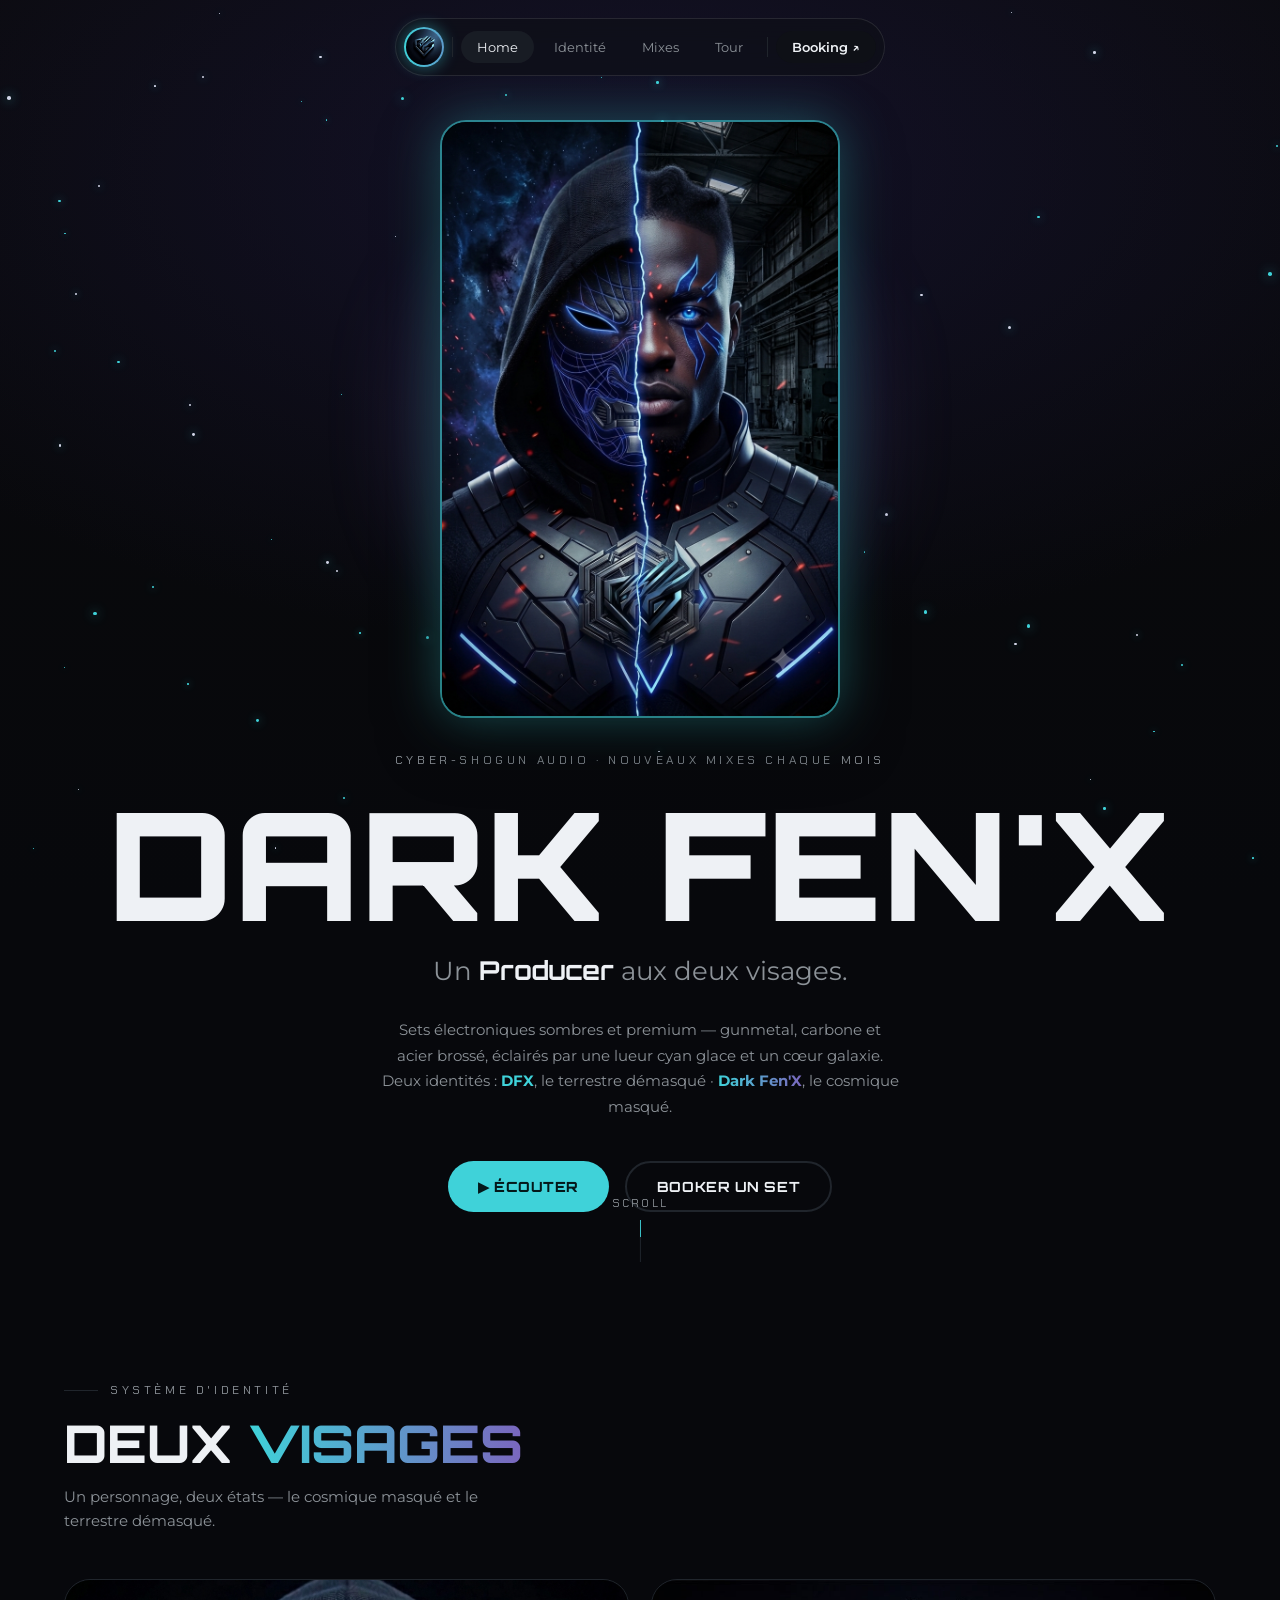
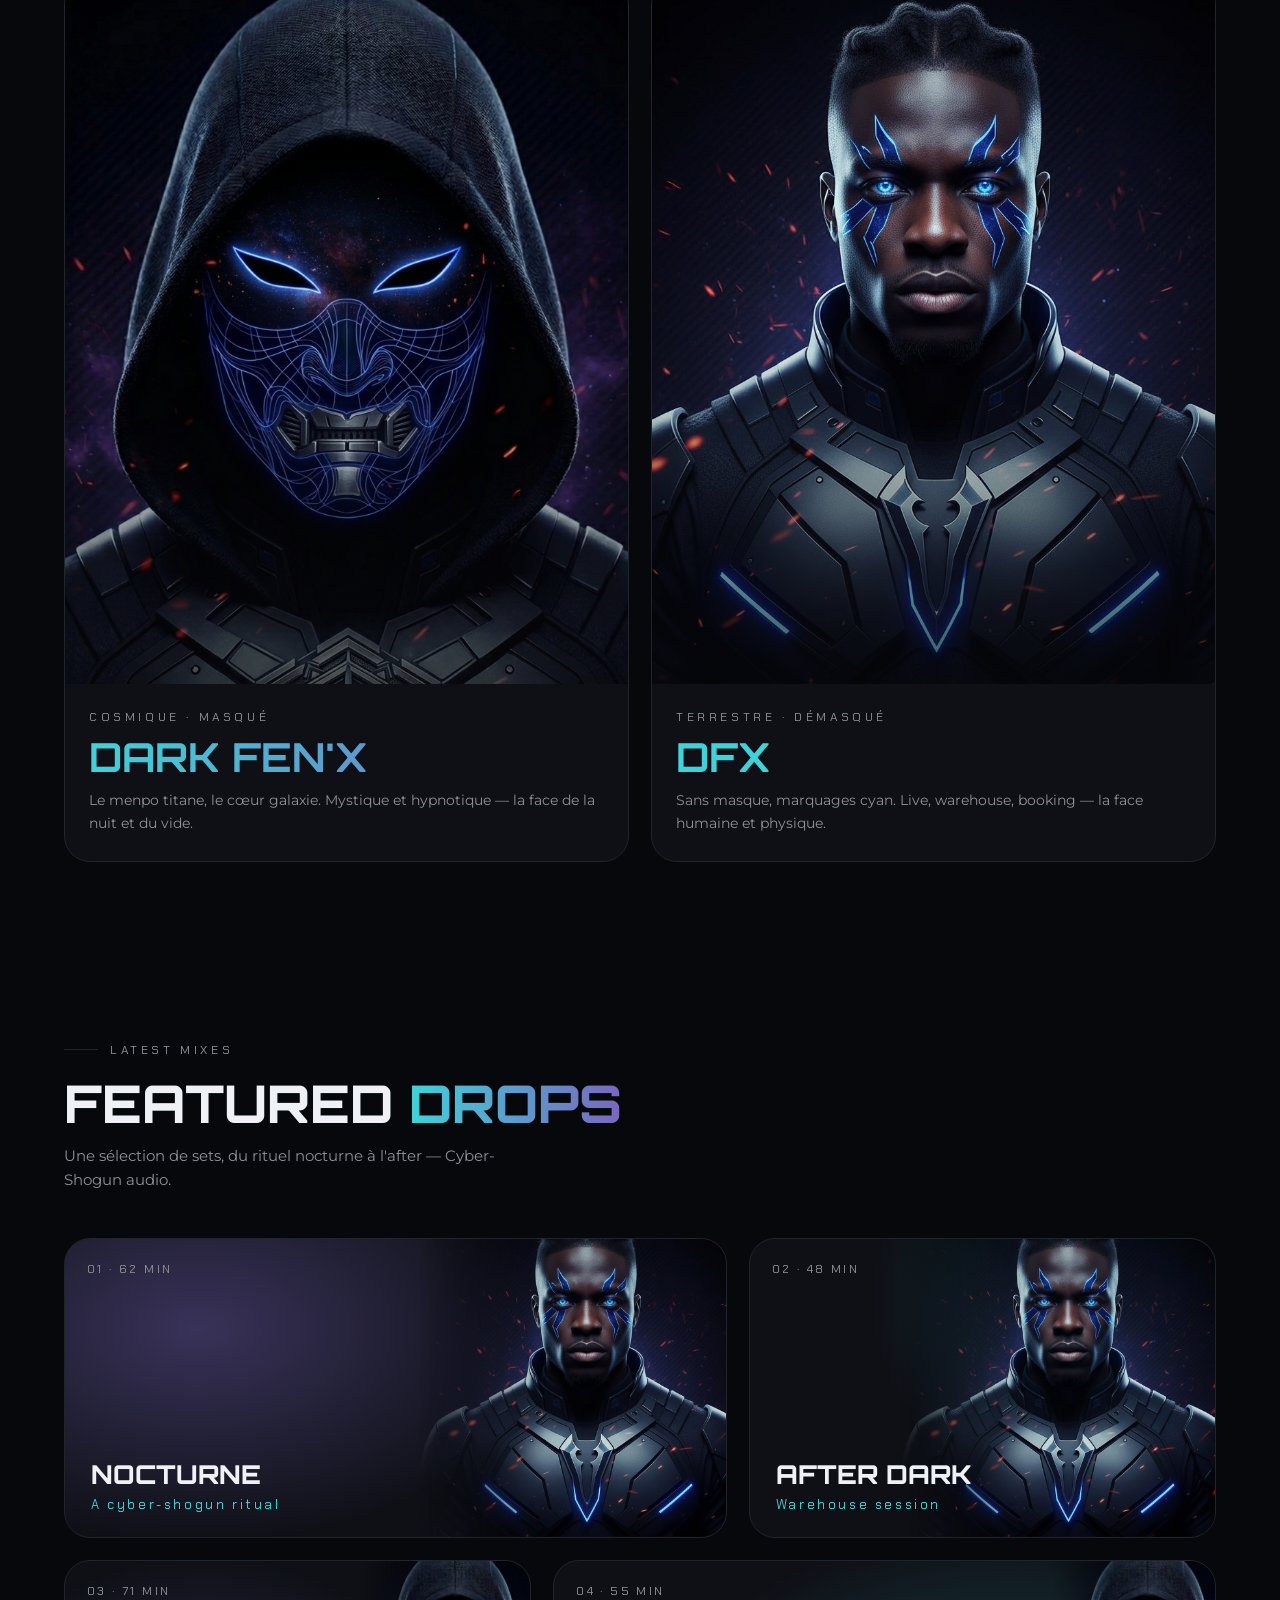
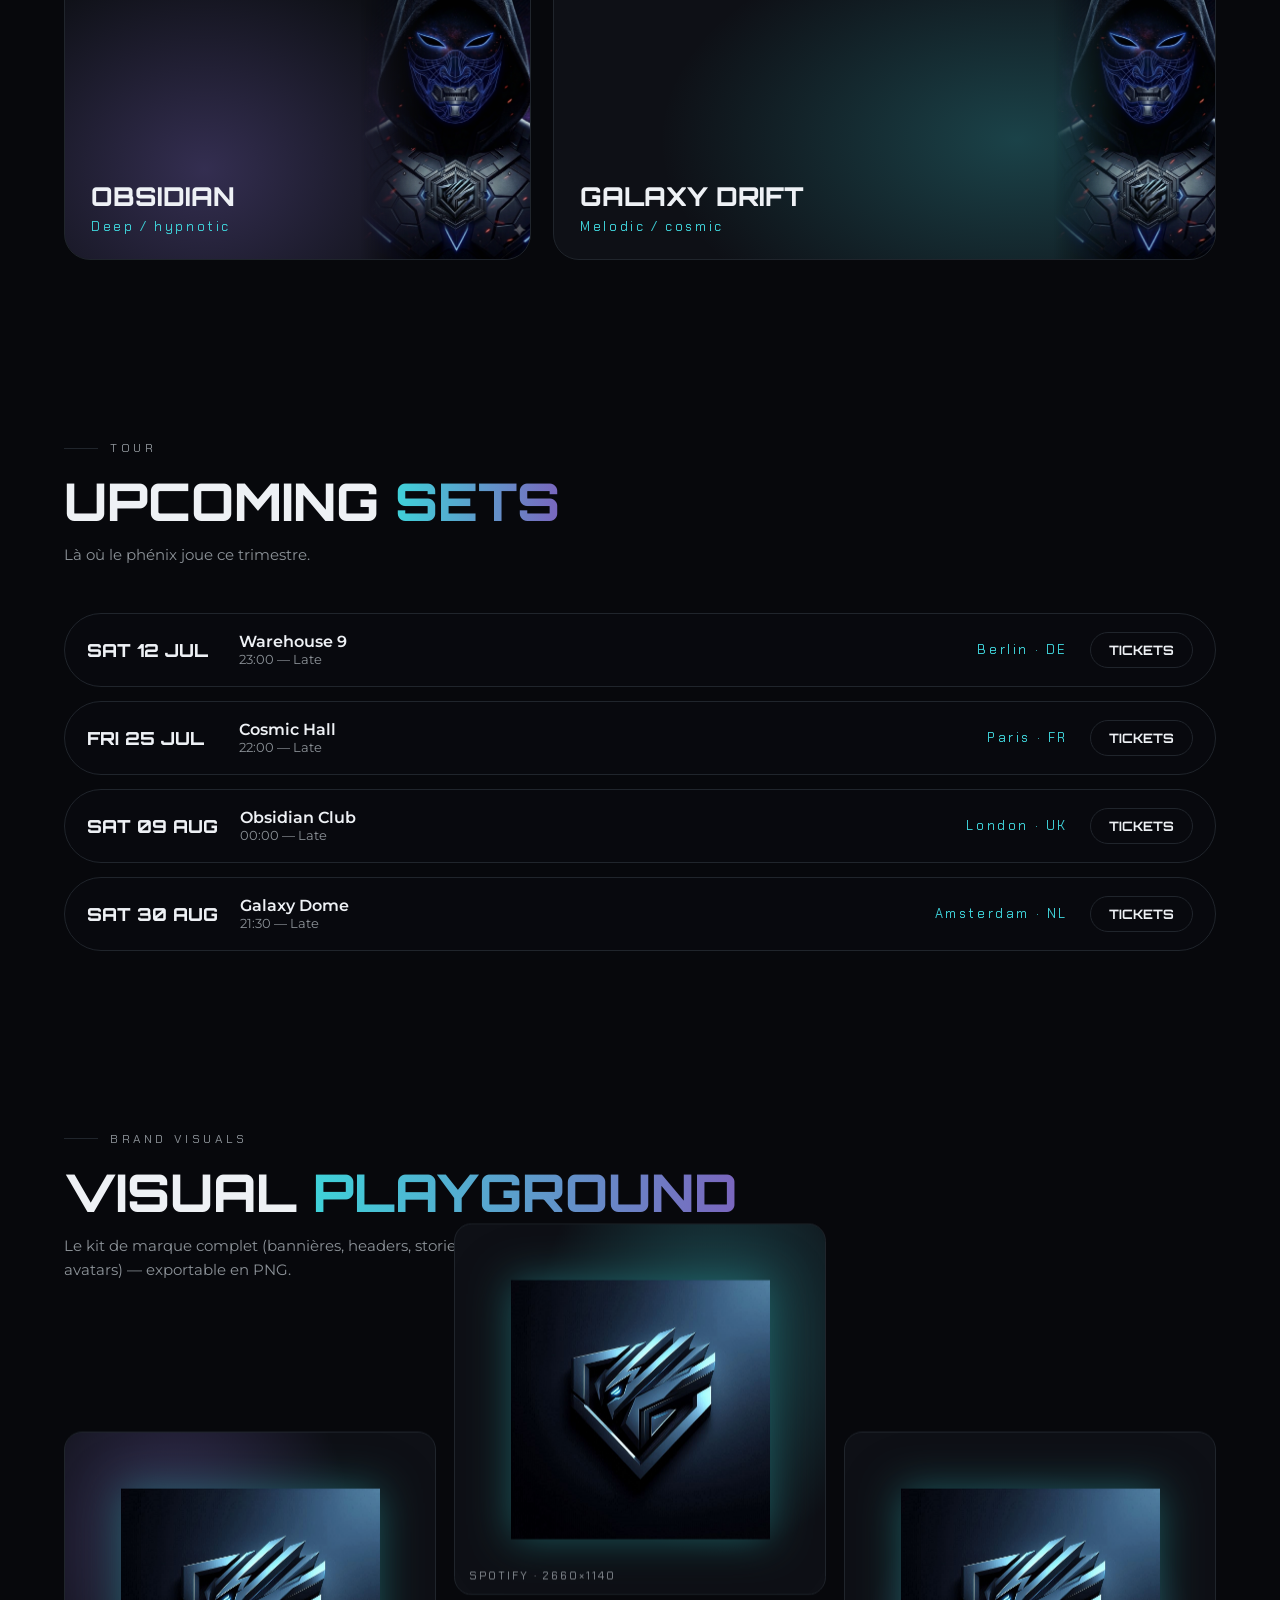
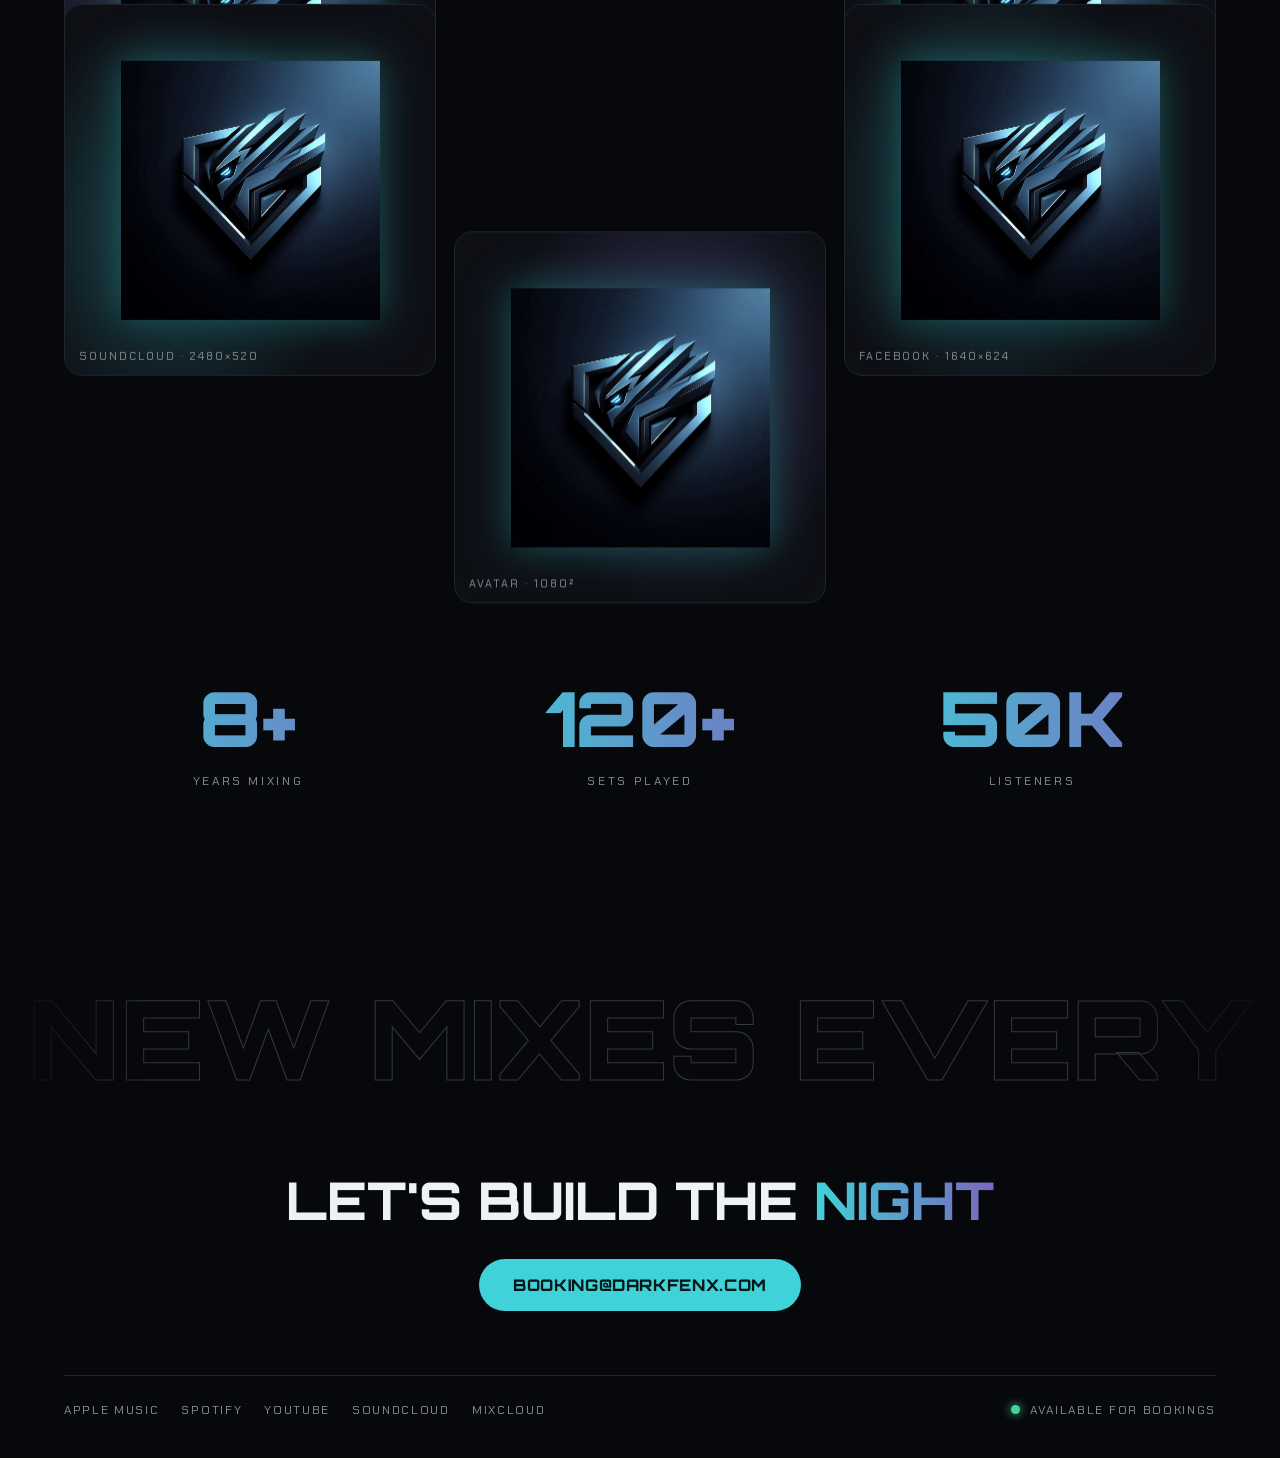
==== commit 5eee99d1: "fix: blason visible" ====
--- a/landing.html
+++ b/landing.html
@@ -51,9 +51,9 @@
   nav{position:fixed;top:0;left:0;right:0;z-index:50;display:flex;justify-content:center;padding:18px 16px;}
   nav .pill{display:inline-flex;align-items:center;gap:4px;border-radius:999px;border:1px solid rgba(255,255,255,.1);background:rgba(14,16,22,.6);backdrop-filter:blur(12px);padding:8px;transition:box-shadow .3s,background .3s;}
   nav .pill.scrolled{box-shadow:0 10px 30px rgba(0,0,0,.45);background:rgba(14,16,22,.85);}
-  nav .logo{width:38px;height:38px;border-radius:50%;padding:2px;background:var(--grad);background-size:200% 200%;display:flex;transition:transform .25s;}
+  nav .logo{width:40px;height:40px;border-radius:50%;padding:2px;background:var(--grad);background-size:200% 200%;display:flex;transition:transform .25s;box-shadow:0 0 16px rgba(63,210,217,.45);}
   nav .logo:hover{transform:scale(1.1);animation:gradShift 3s ease infinite;}
-  nav .logo img{width:100%;height:100%;border-radius:50%;background:var(--bg);object-fit:contain;padding:3px;}
+  nav .logo img{width:100%;height:100%;border-radius:50%;background:#0b0e17;object-fit:cover;}
   nav .sep{width:1px;height:20px;background:var(--stroke);margin:0 4px;}
   nav a.link{font-size:13px;border-radius:999px;padding:8px 16px;color:var(--muted);transition:.2s;}
   nav a.link:hover,nav a.link.active{color:var(--text);background:rgba(32,37,44,.6);}
@@ -154,7 +154,7 @@
   @media(max-width:760px){.gal{grid-template-columns:repeat(2,1fr);}}
   .gal a{position:relative;border:1px solid var(--stroke);border-radius:18px;overflow:hidden;aspect-ratio:1;display:flex;align-items:center;justify-content:center;background:var(--surface);will-change:transform;}
   .gal a .gg{position:absolute;inset:0;}
-  .gal a img{width:62%;position:relative;z-index:1;filter:drop-shadow(0 8px 22px rgba(0,0,0,.5));transition:transform .4s;}
+  .gal a img{width:70%;position:relative;z-index:1;filter:drop-shadow(0 0 20px rgba(63,210,217,.4)) drop-shadow(0 8px 22px rgba(0,0,0,.5));transition:transform .4s;}
   .gal a:hover img{transform:scale(1.08);}
   .gal a .cap{position:absolute;bottom:12px;left:14px;z-index:2;font-family:'Chakra Petch';letter-spacing:.18em;font-size:11px;color:var(--muted);text-transform:uppercase;}
 
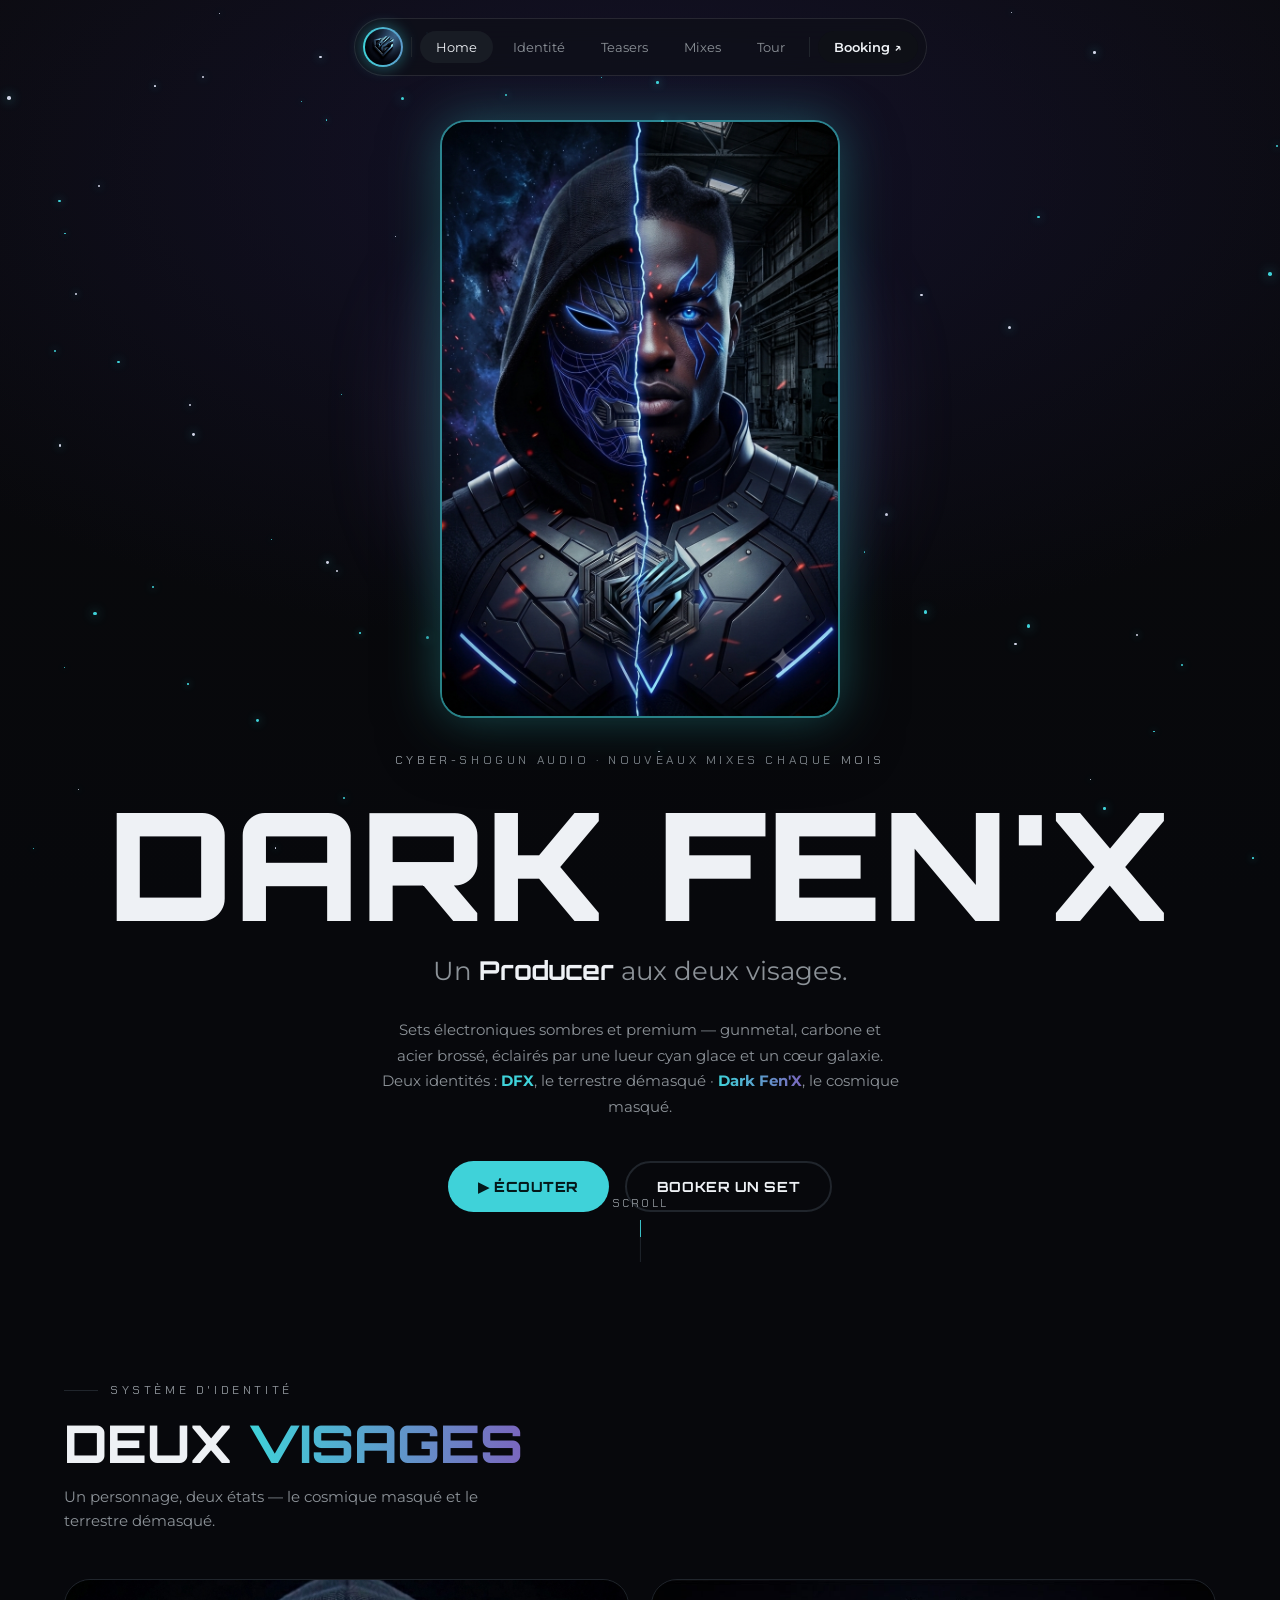
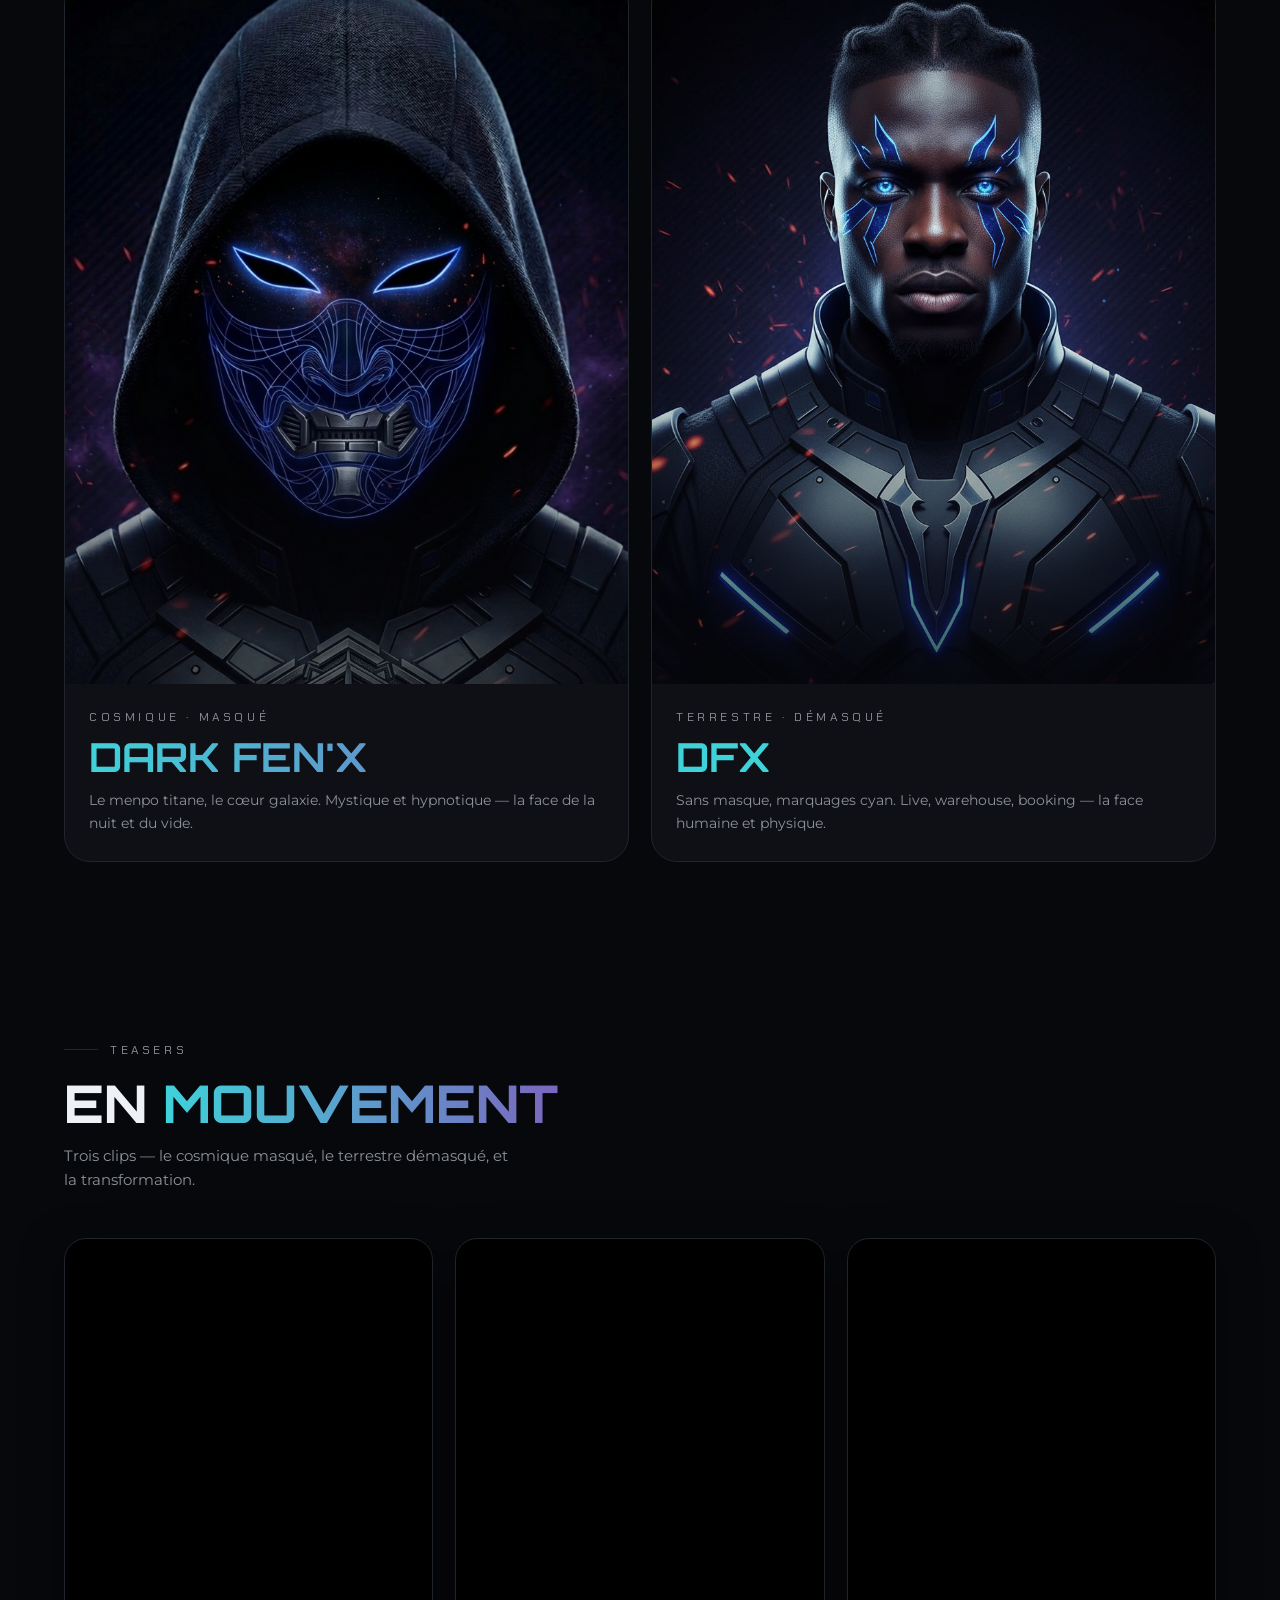
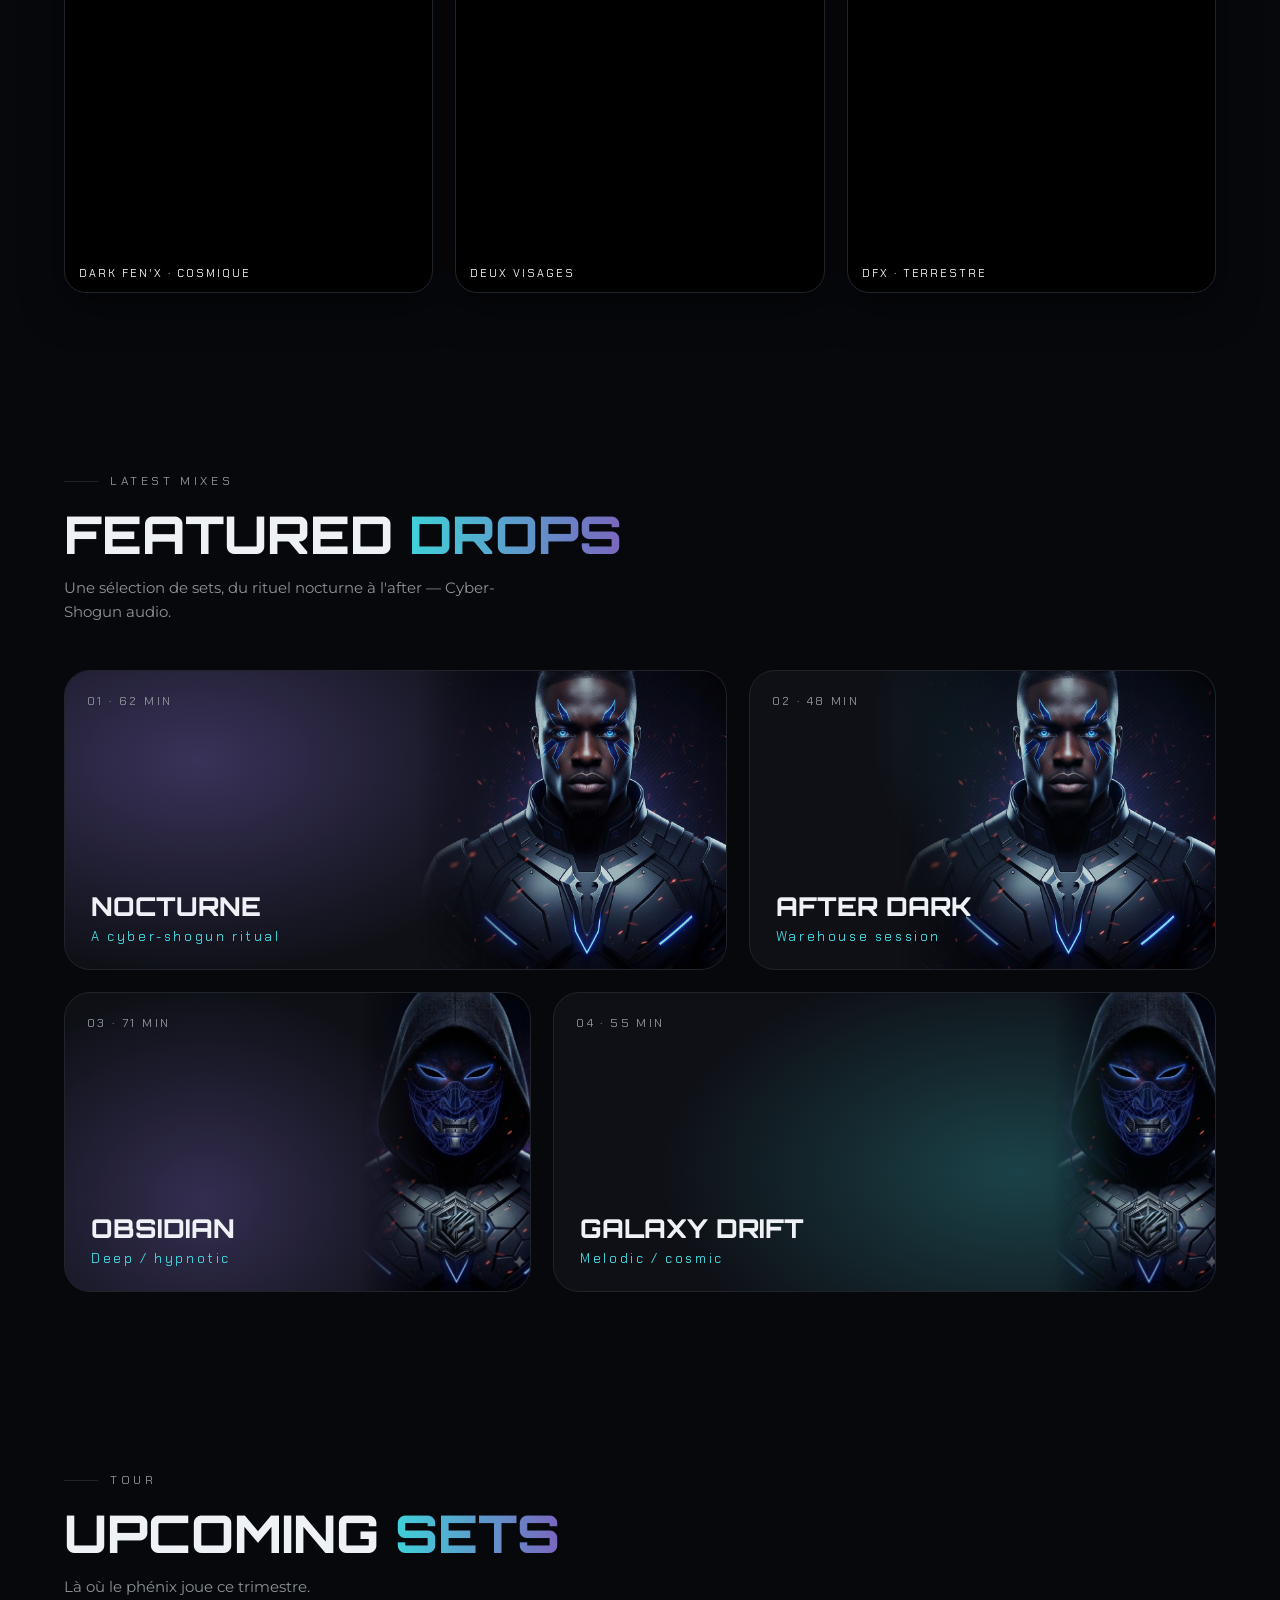
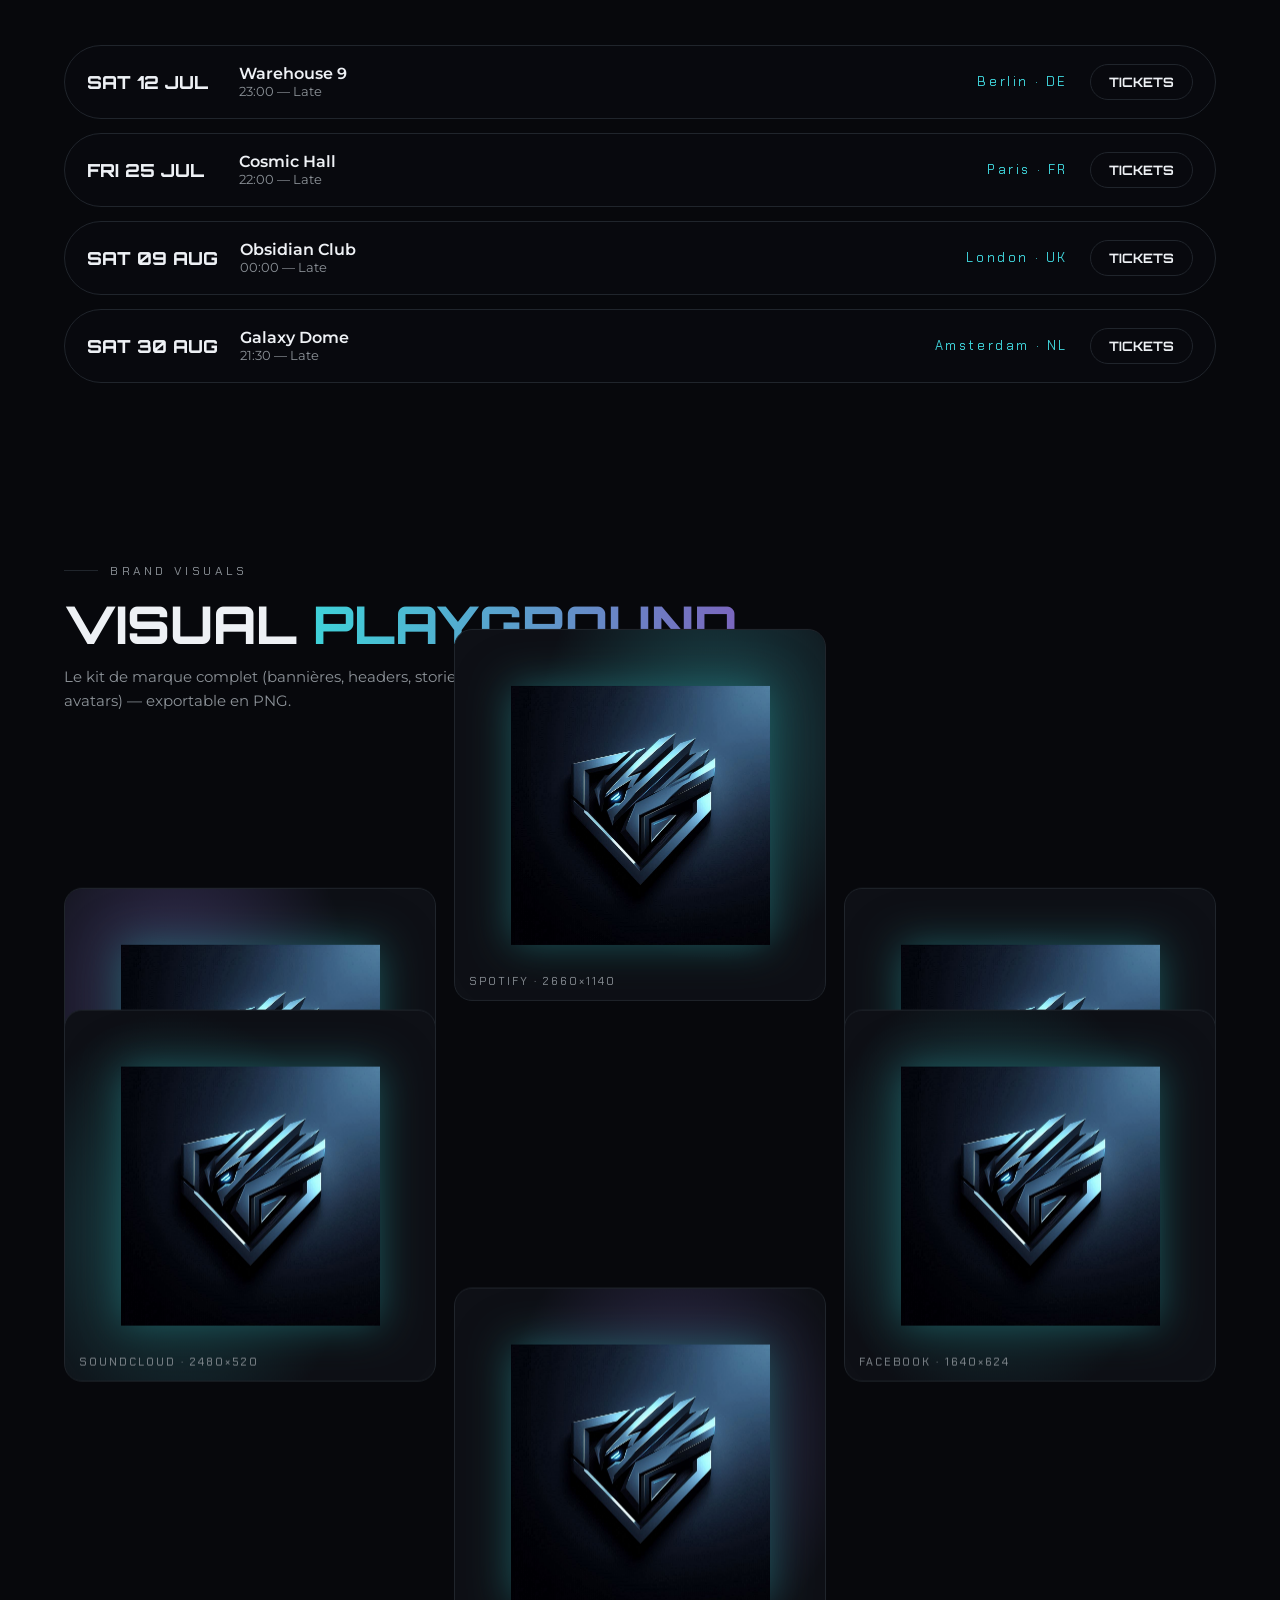
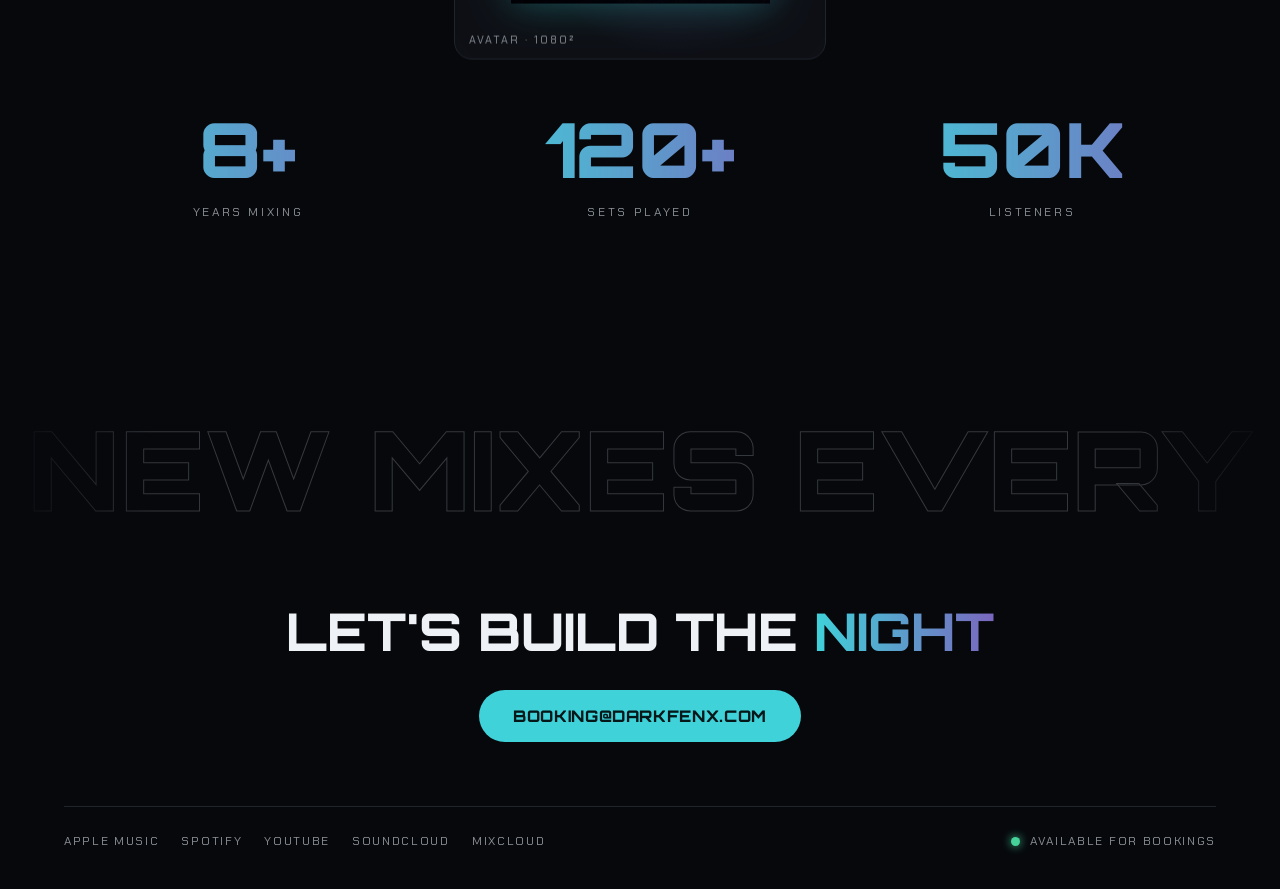
==== commit 5ed3f688: "feat: clips conformes + section teasers" ====
--- a/landing.html
+++ b/landing.html
@@ -105,6 +105,15 @@
   .idcard .idmeta h3{font-size:clamp(30px,4vw,40px);line-height:1;margin:12px 0 12px;text-transform:uppercase;}
   .idcard .idmeta p{color:var(--muted);font-size:14px;line-height:1.65;}
 
+  /* ---------- teasers (clips vidéo 9:16) ---------- */
+  .clips{display:grid;grid-template-columns:repeat(3,1fr);gap:22px;}
+  @media(max-width:760px){.clips{grid-template-columns:1fr 1fr;}}
+  @media(max-width:480px){.clips{grid-template-columns:1fr;}}
+  .clipcard{position:relative;border-radius:22px;overflow:hidden;border:1px solid var(--stroke);background:#000;box-shadow:0 12px 40px rgba(0,0,0,.5);transition:transform .3s,border-color .3s;}
+  .clipcard:hover{transform:translateY(-5px);border-color:color-mix(in srgb,var(--accent) 55%,transparent);}
+  .clipcard video{display:block;width:100%;aspect-ratio:9/16;object-fit:cover;}
+  .clipcard .clab{position:absolute;left:14px;bottom:12px;z-index:2;font-family:'Chakra Petch';letter-spacing:.18em;font-size:11px;text-transform:uppercase;color:var(--text);text-shadow:0 2px 8px rgba(0,0,0,.7);}
+
   /* ---------- sections ---------- */
   section{position:relative;z-index:1;}
   .wrap{max-width:1200px;margin:0 auto;padding:0 24px;}
@@ -202,6 +211,7 @@
     <span class="sep"></span>
     <a href="#top" class="link active">Home</a>
     <a href="#identites" class="link">Identité</a>
+    <a href="#teasers" class="link">Teasers</a>
     <a href="#mixes" class="link">Mixes</a>
     <a href="#tour" class="link">Tour</a>
     <span class="sep"></span>
@@ -247,6 +257,31 @@
           <h3 class="display accent-text">DFX</h3>
           <p>Sans masque, marquages cyan. Live, warehouse, booking — la face humaine et physique.</p>
         </div>
+      </div>
+    </div>
+  </div>
+</section>
+
+<!-- ===== TEASERS (clips) ===== -->
+<section class="sec-pad" id="teasers">
+  <div class="wrap">
+    <div class="sec-head reveal">
+      <div class="eb"><span class="dash"></span><span class="label">Teasers</span></div>
+      <h2 class="display">En <i class="grad-text">mouvement</i></h2>
+      <p>Trois clips — le cosmique masqué, le terrestre démasqué, et la transformation.</p>
+    </div>
+    <div class="clips">
+      <div class="clipcard reveal">
+        <video src="./clips/dark-fenx-cosmique.mp4" autoplay muted loop playsinline preload="metadata"></video>
+        <span class="clab">Dark Fen'X · cosmique</span>
+      </div>
+      <div class="clipcard reveal">
+        <video src="./clips/dfx-dual.mp4" autoplay muted loop playsinline preload="metadata"></video>
+        <span class="clab">Deux visages</span>
+      </div>
+      <div class="clipcard reveal">
+        <video src="./clips/dfx-terrestre.mp4" autoplay muted loop playsinline preload="metadata"></video>
+        <span class="clab">DFX · terrestre</span>
       </div>
     </div>
   </div>
@@ -374,7 +409,7 @@
   /* ---- Navbar scroll shadow + active link ---- */
   const pill = document.getElementById('navPill');
   const links = [...document.querySelectorAll('nav a.link')];
-  const sections = ['top','identites','mixes','tour'].map(id => document.getElementById(id));
+  const sections = ['top','identites','teasers','mixes','tour'].map(id => document.getElementById(id));
   function onScroll(){
     pill.classList.toggle('scrolled', window.scrollY > 100);
     let cur = 'top';
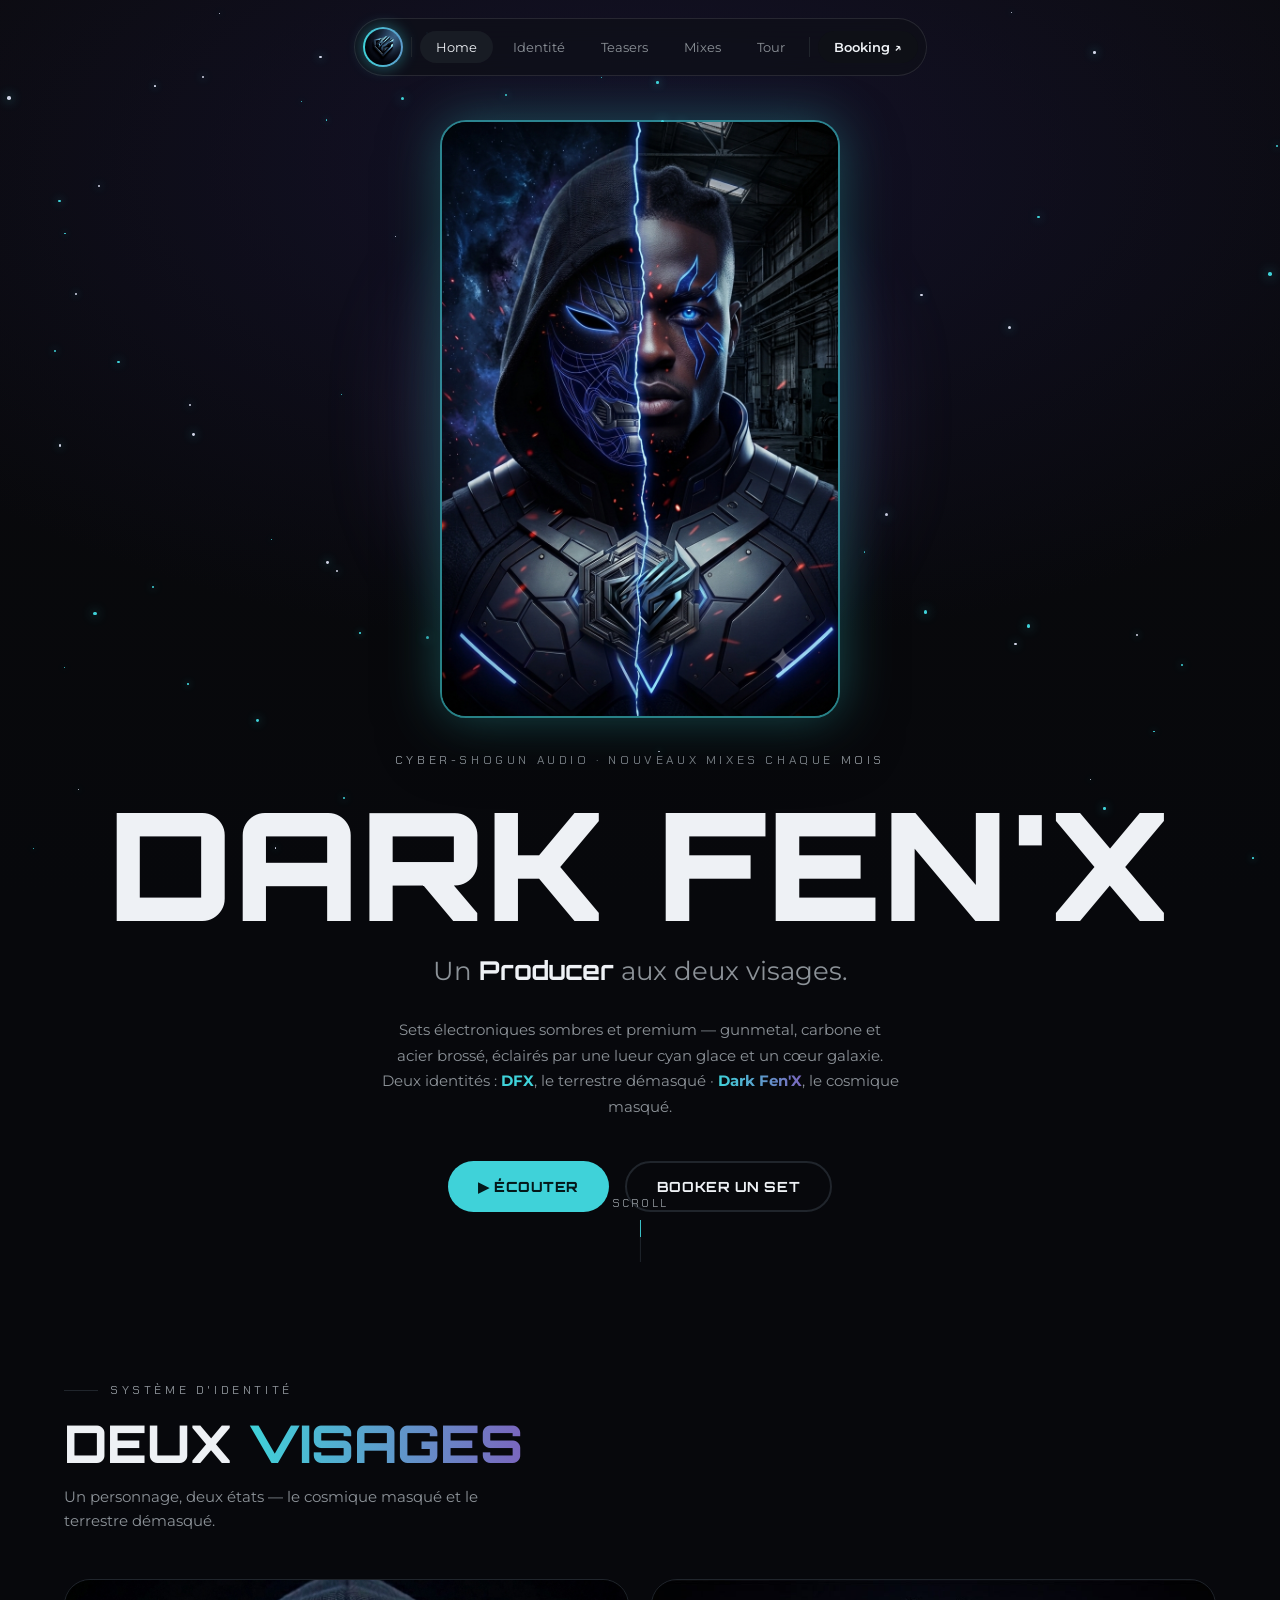
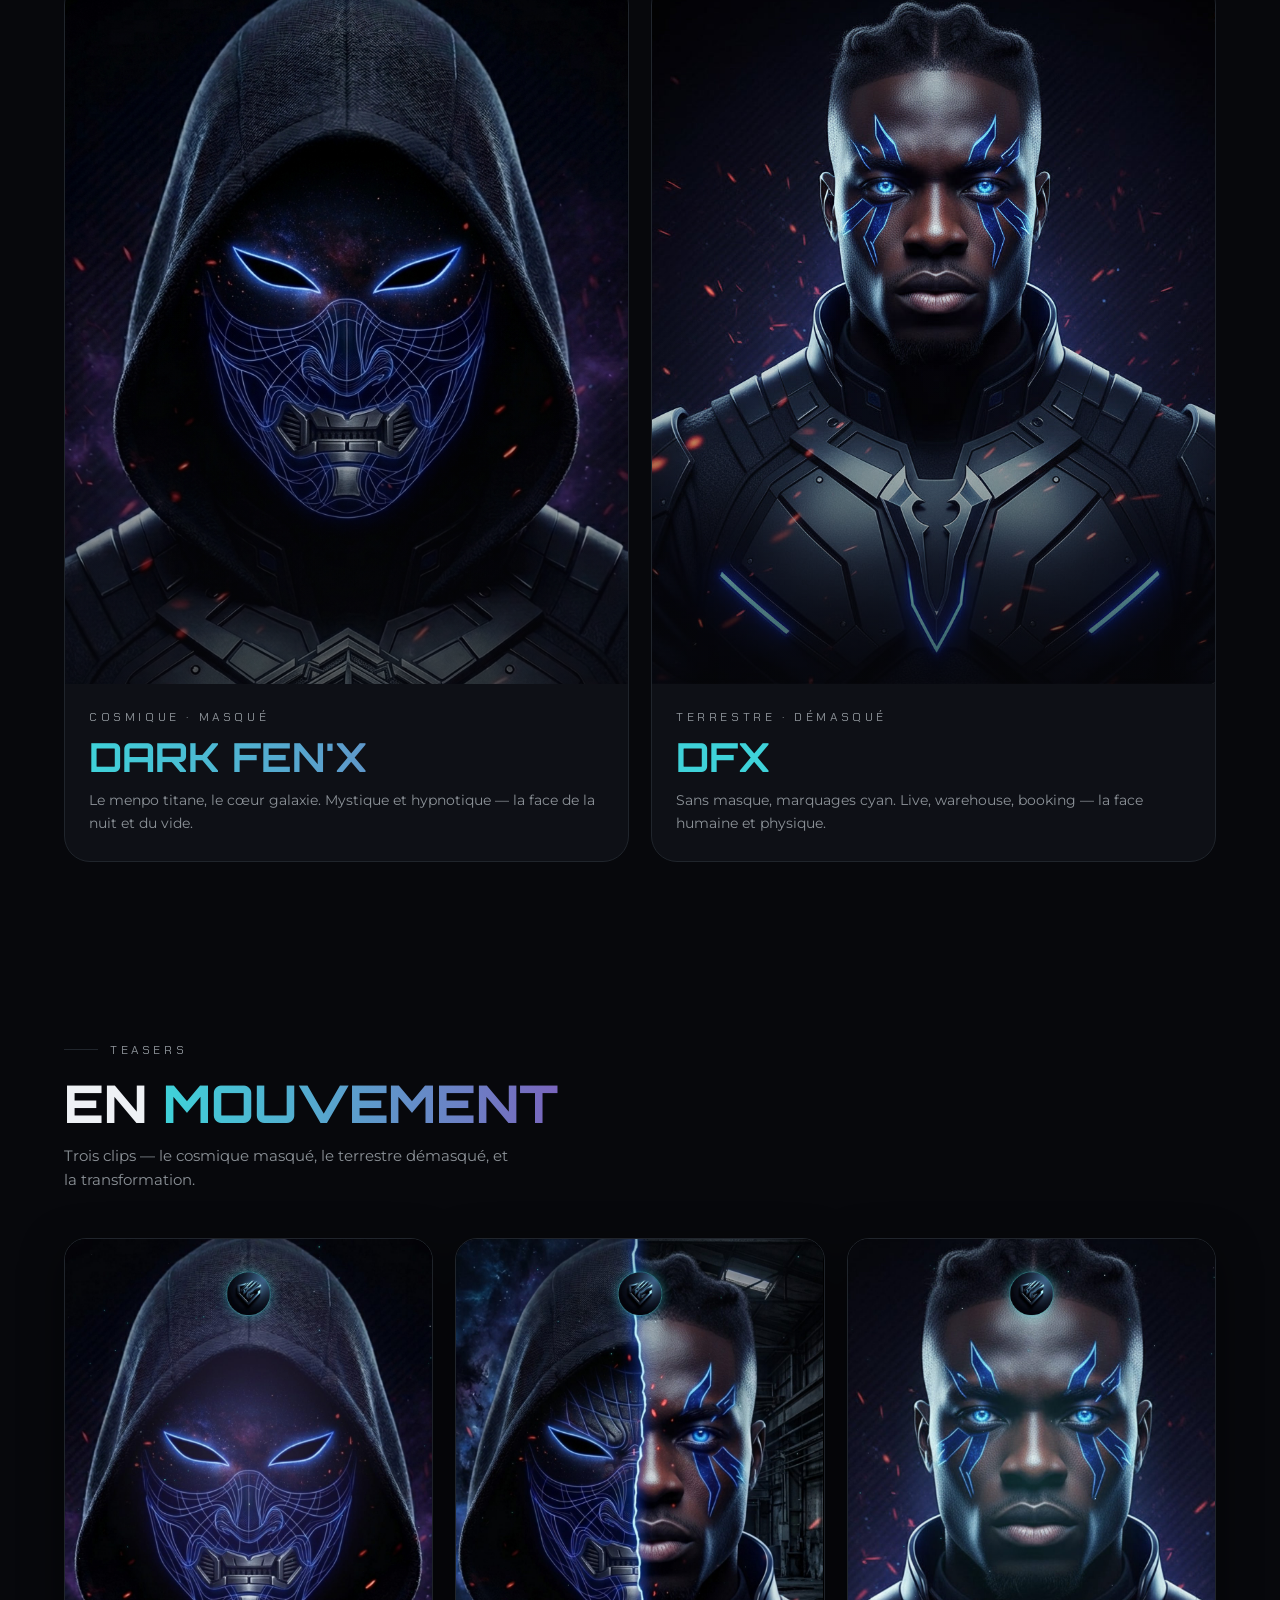
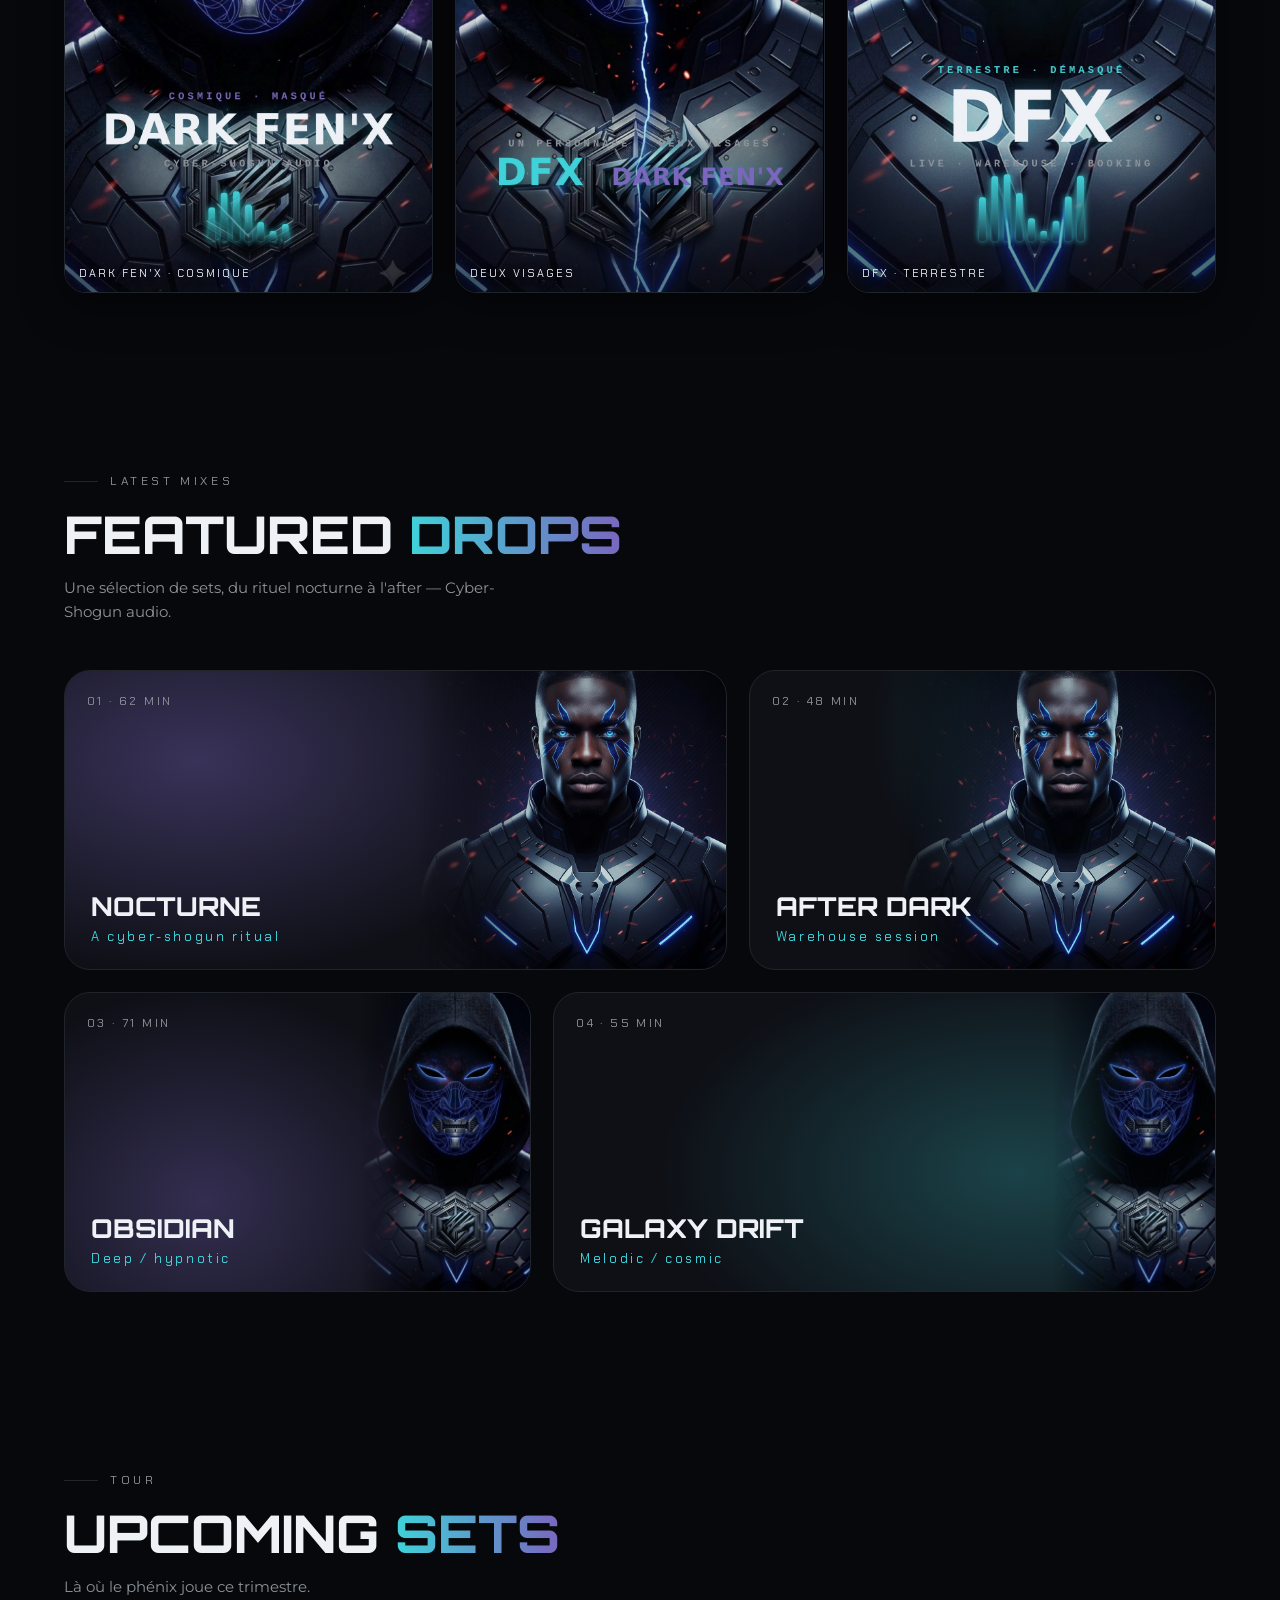
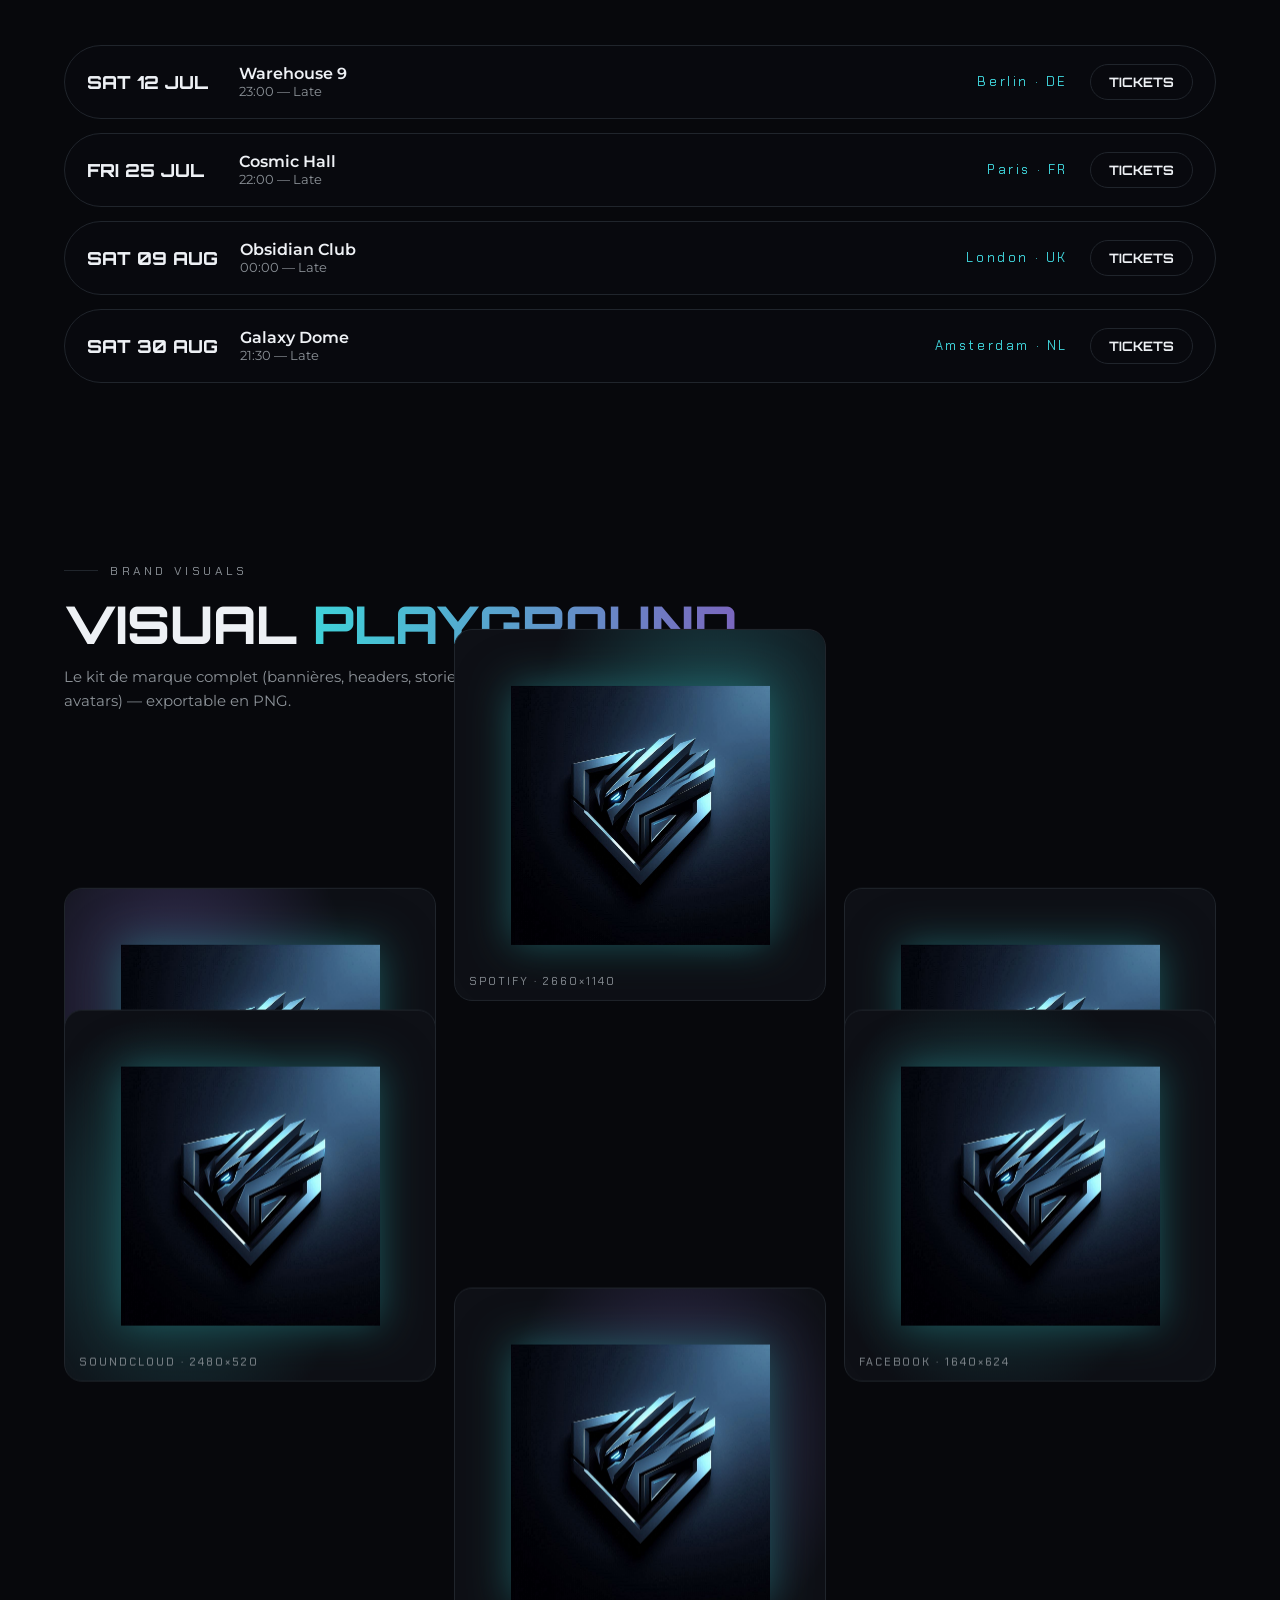
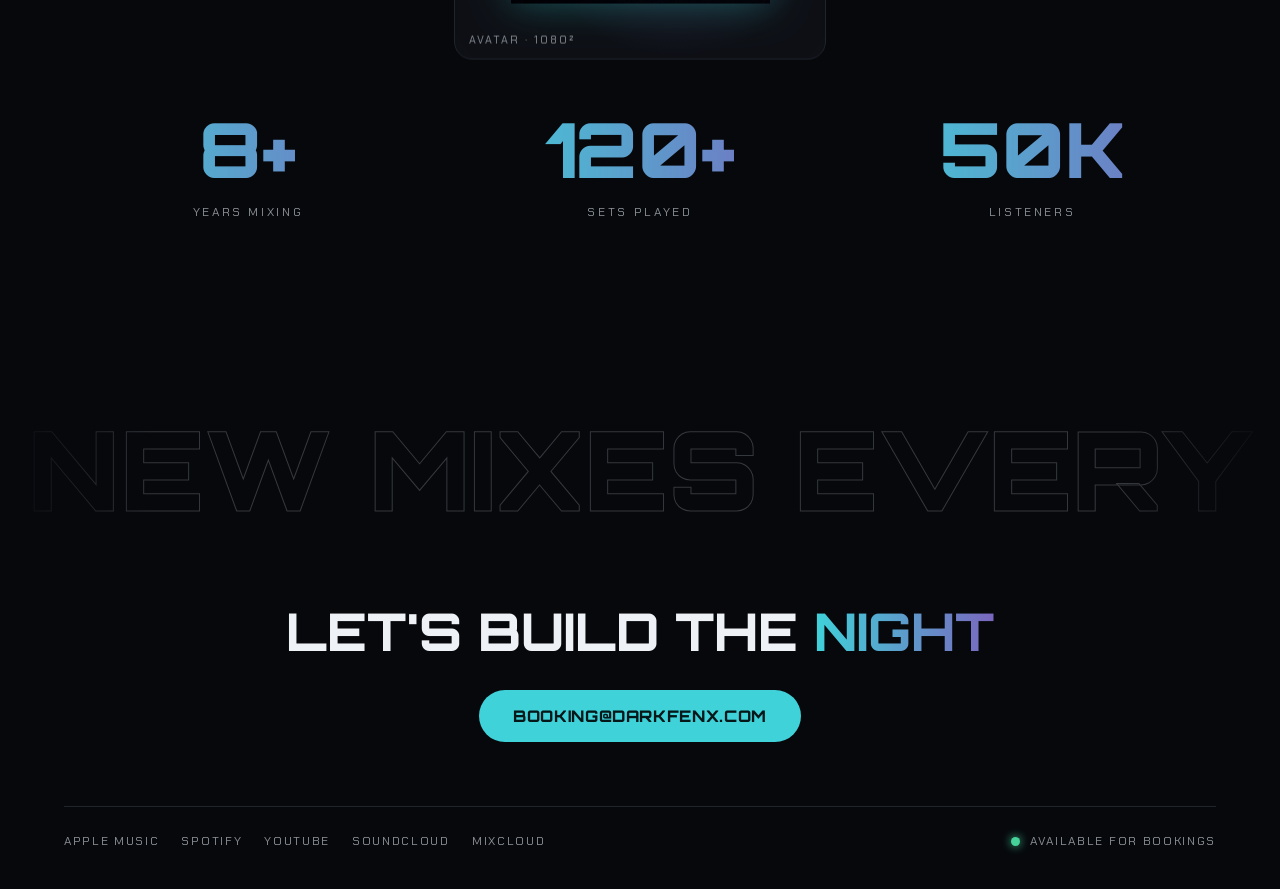
==== commit 80e496b1: "feat: kit sans widget + landing accueil + posters clips" ====
--- a/landing.html
+++ b/landing.html
@@ -272,15 +272,15 @@
     </div>
     <div class="clips">
       <div class="clipcard reveal">
-        <video src="./clips/dark-fenx-cosmique.mp4" autoplay muted loop playsinline preload="metadata"></video>
+        <video src="./clips/dark-fenx-cosmique.mp4" poster="./clips/poster-cosmique.jpg" autoplay muted loop playsinline preload="metadata"></video>
         <span class="clab">Dark Fen'X · cosmique</span>
       </div>
       <div class="clipcard reveal">
-        <video src="./clips/dfx-dual.mp4" autoplay muted loop playsinline preload="metadata"></video>
+        <video src="./clips/dfx-dual.mp4" poster="./clips/poster-dual.jpg" autoplay muted loop playsinline preload="metadata"></video>
         <span class="clab">Deux visages</span>
       </div>
       <div class="clipcard reveal">
-        <video src="./clips/dfx-terrestre.mp4" autoplay muted loop playsinline preload="metadata"></video>
+        <video src="./clips/dfx-terrestre.mp4" poster="./clips/poster-terrestre.jpg" autoplay muted loop playsinline preload="metadata"></video>
         <span class="clab">DFX · terrestre</span>
       </div>
     </div>
@@ -445,6 +445,24 @@
   const mq = document.getElementById('mq');
   const unit = 'New mixes every month • ';
   mq.innerHTML = '<span>' + unit.repeat(6) + '</span><span>' + unit.repeat(6) + '</span>';
+
+  /* ---- Teasers : lecture quand visible + clic play/pause ---- */
+  const clipVids = [...document.querySelectorAll('.clipcard video')];
+  if (clipVids.length) {
+    const vio = new IntersectionObserver((entries) => {
+      entries.forEach((e) => {
+        const v = e.target;
+        if (e.isIntersecting) { v.play().catch(() => {}); }
+        else { v.pause(); }
+      });
+    }, { threshold: 0.35 });
+    clipVids.forEach((v) => {
+      v.muted = true;
+      vio.observe(v);
+      v.style.cursor = 'pointer';
+      v.addEventListener('click', () => { v.paused ? v.play().catch(() => {}) : v.pause(); });
+    });
+  }
 })();
 </script>
 </body>
